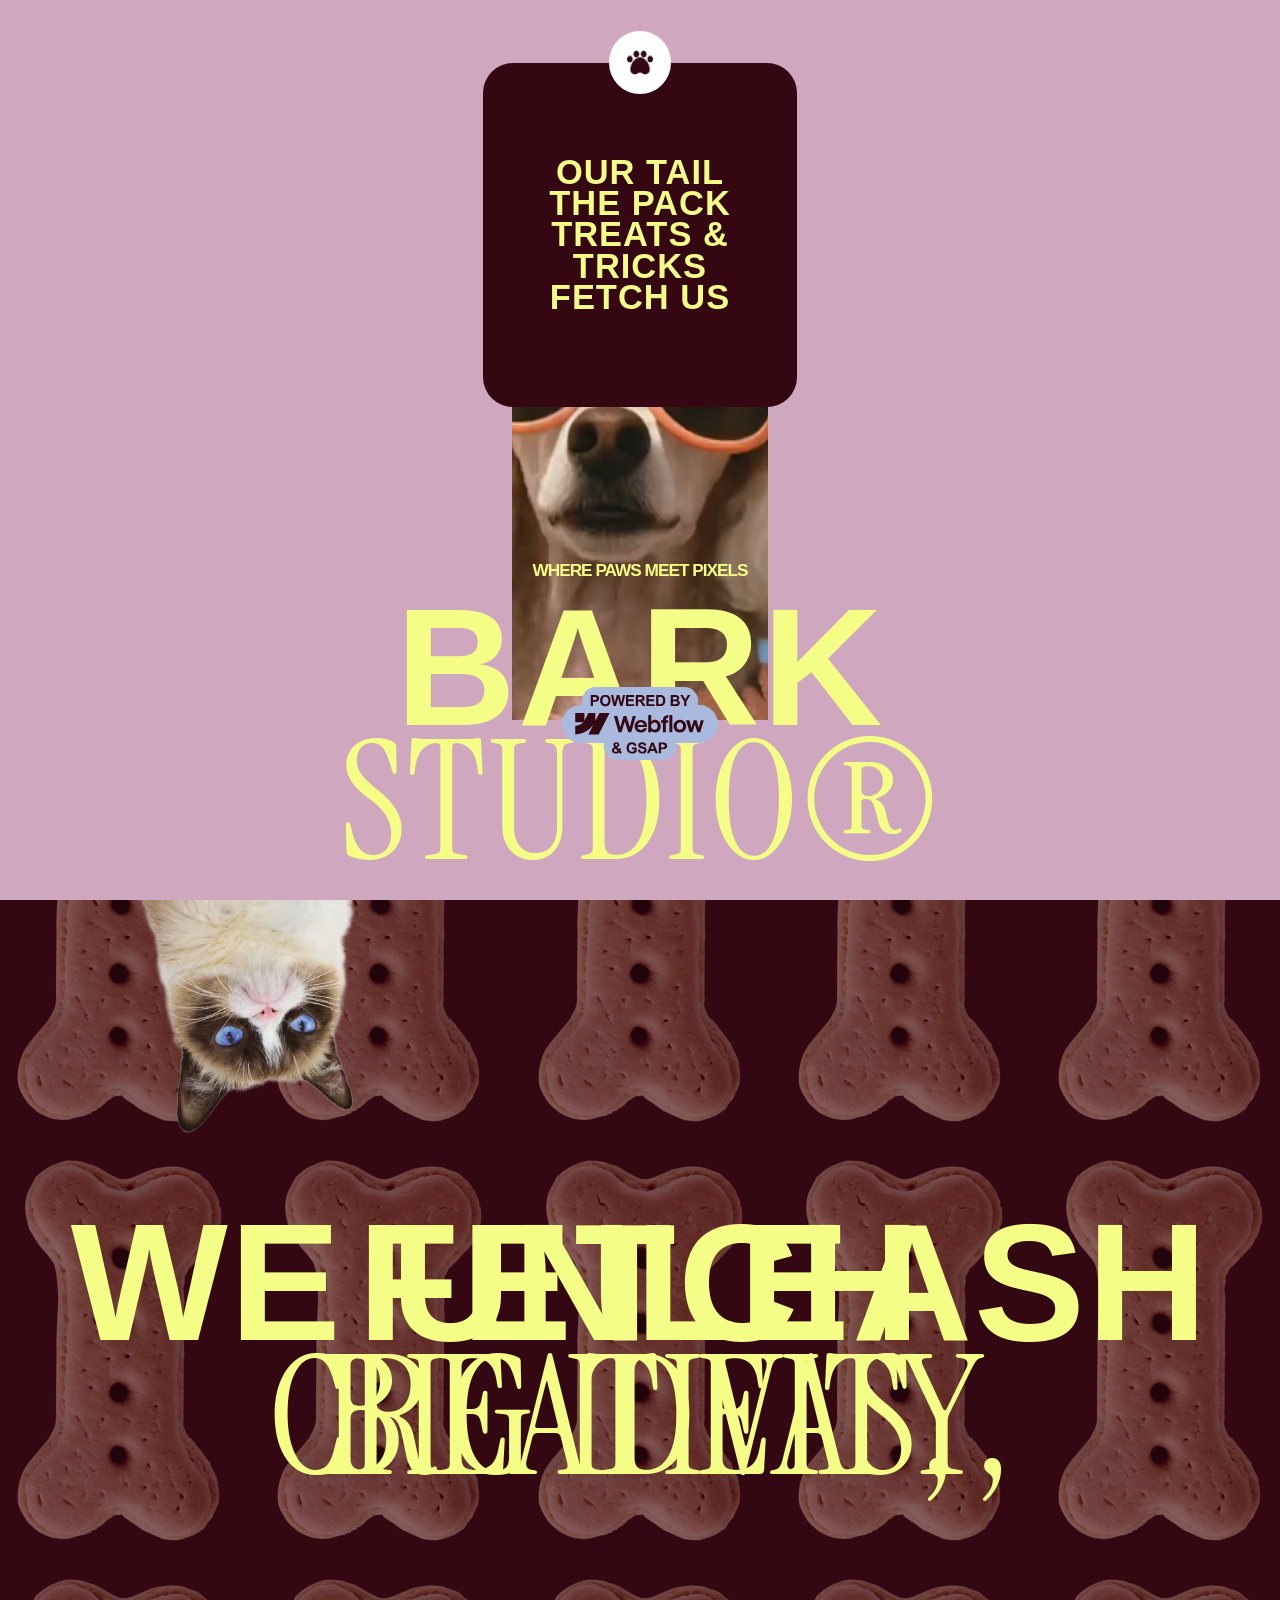
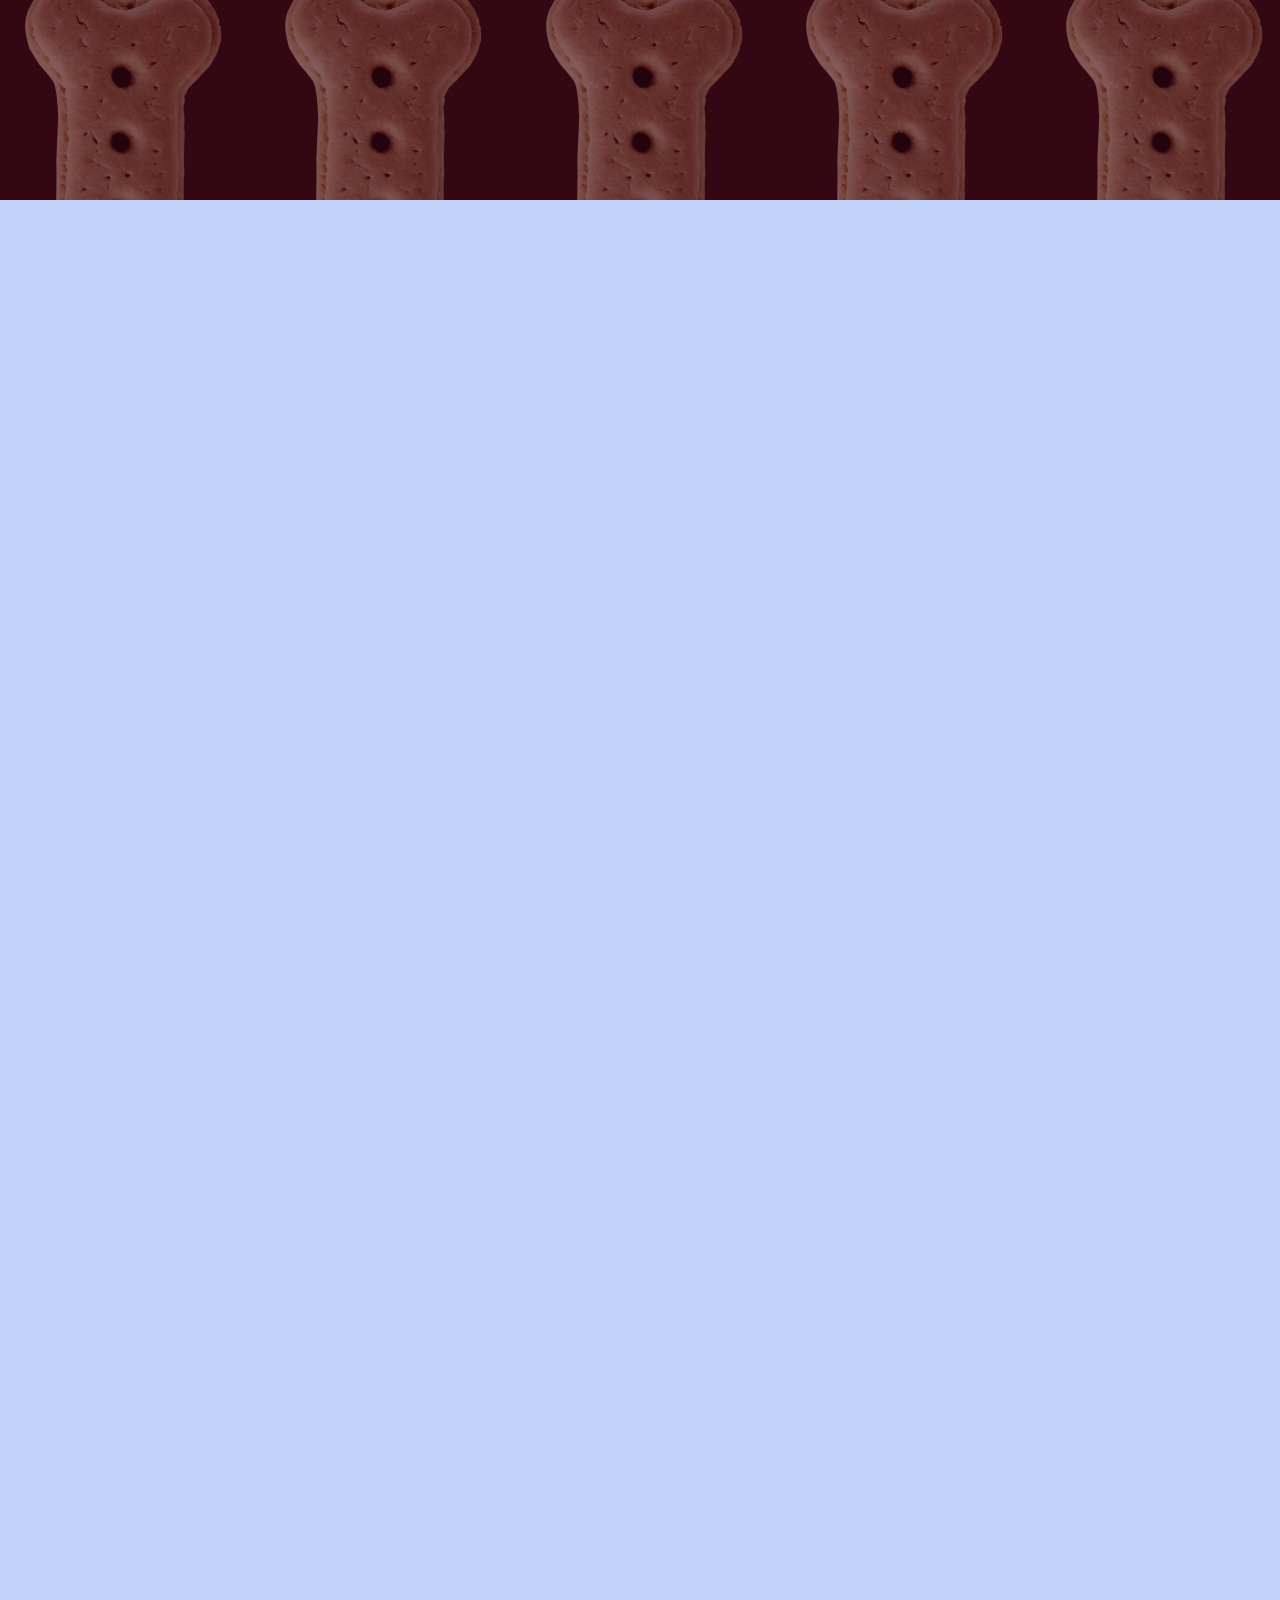
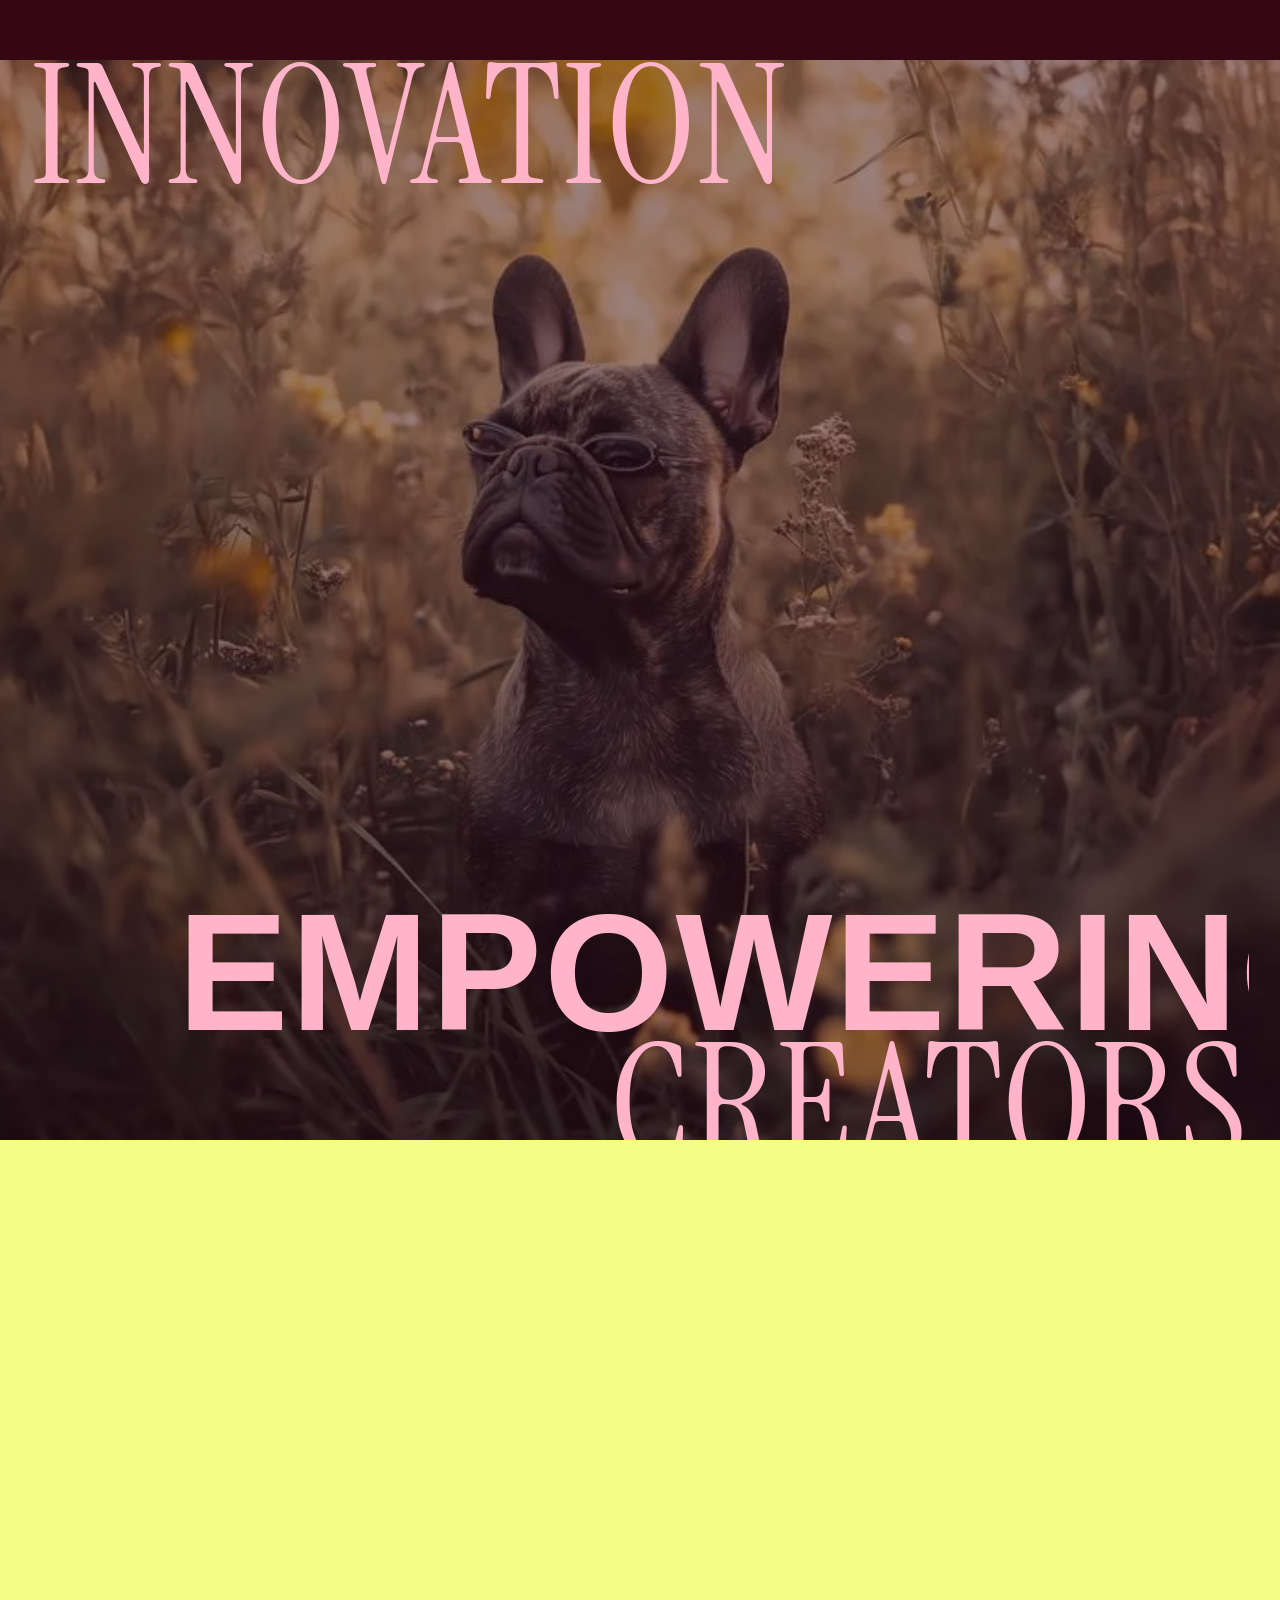
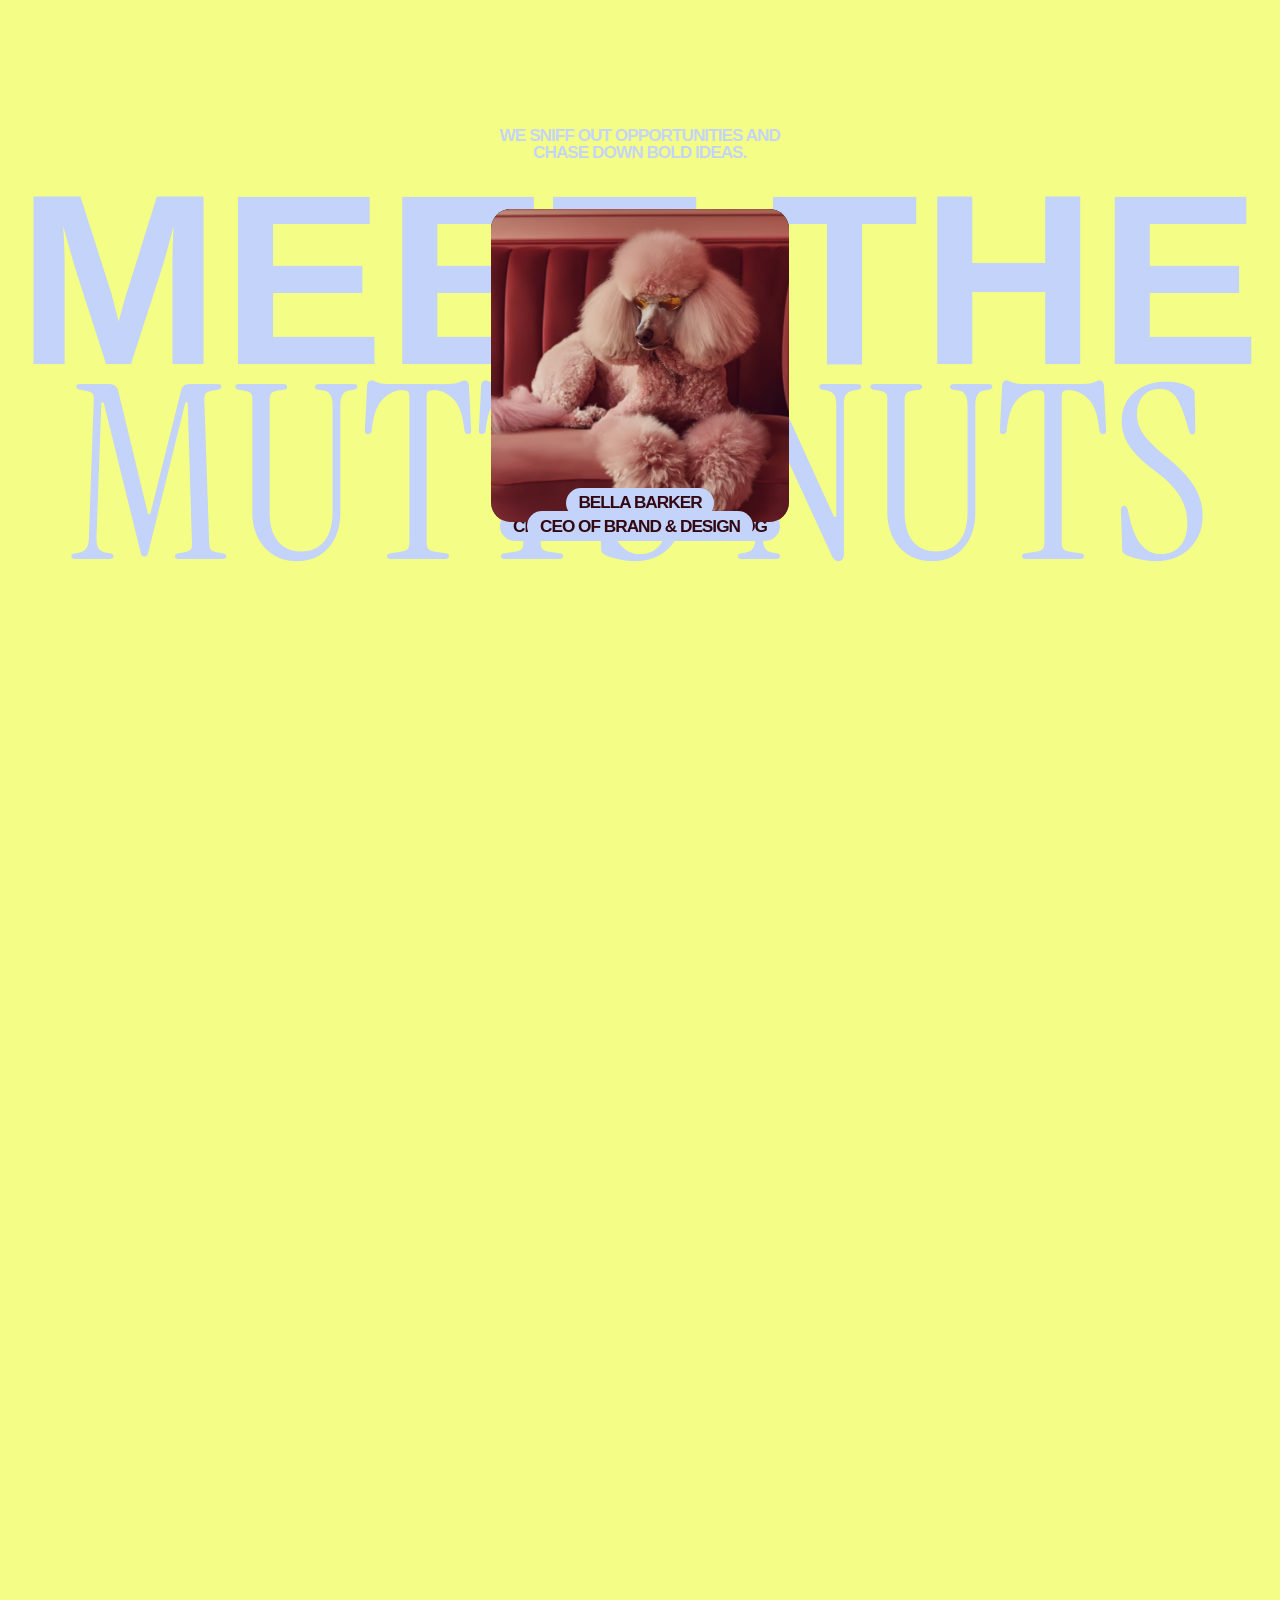
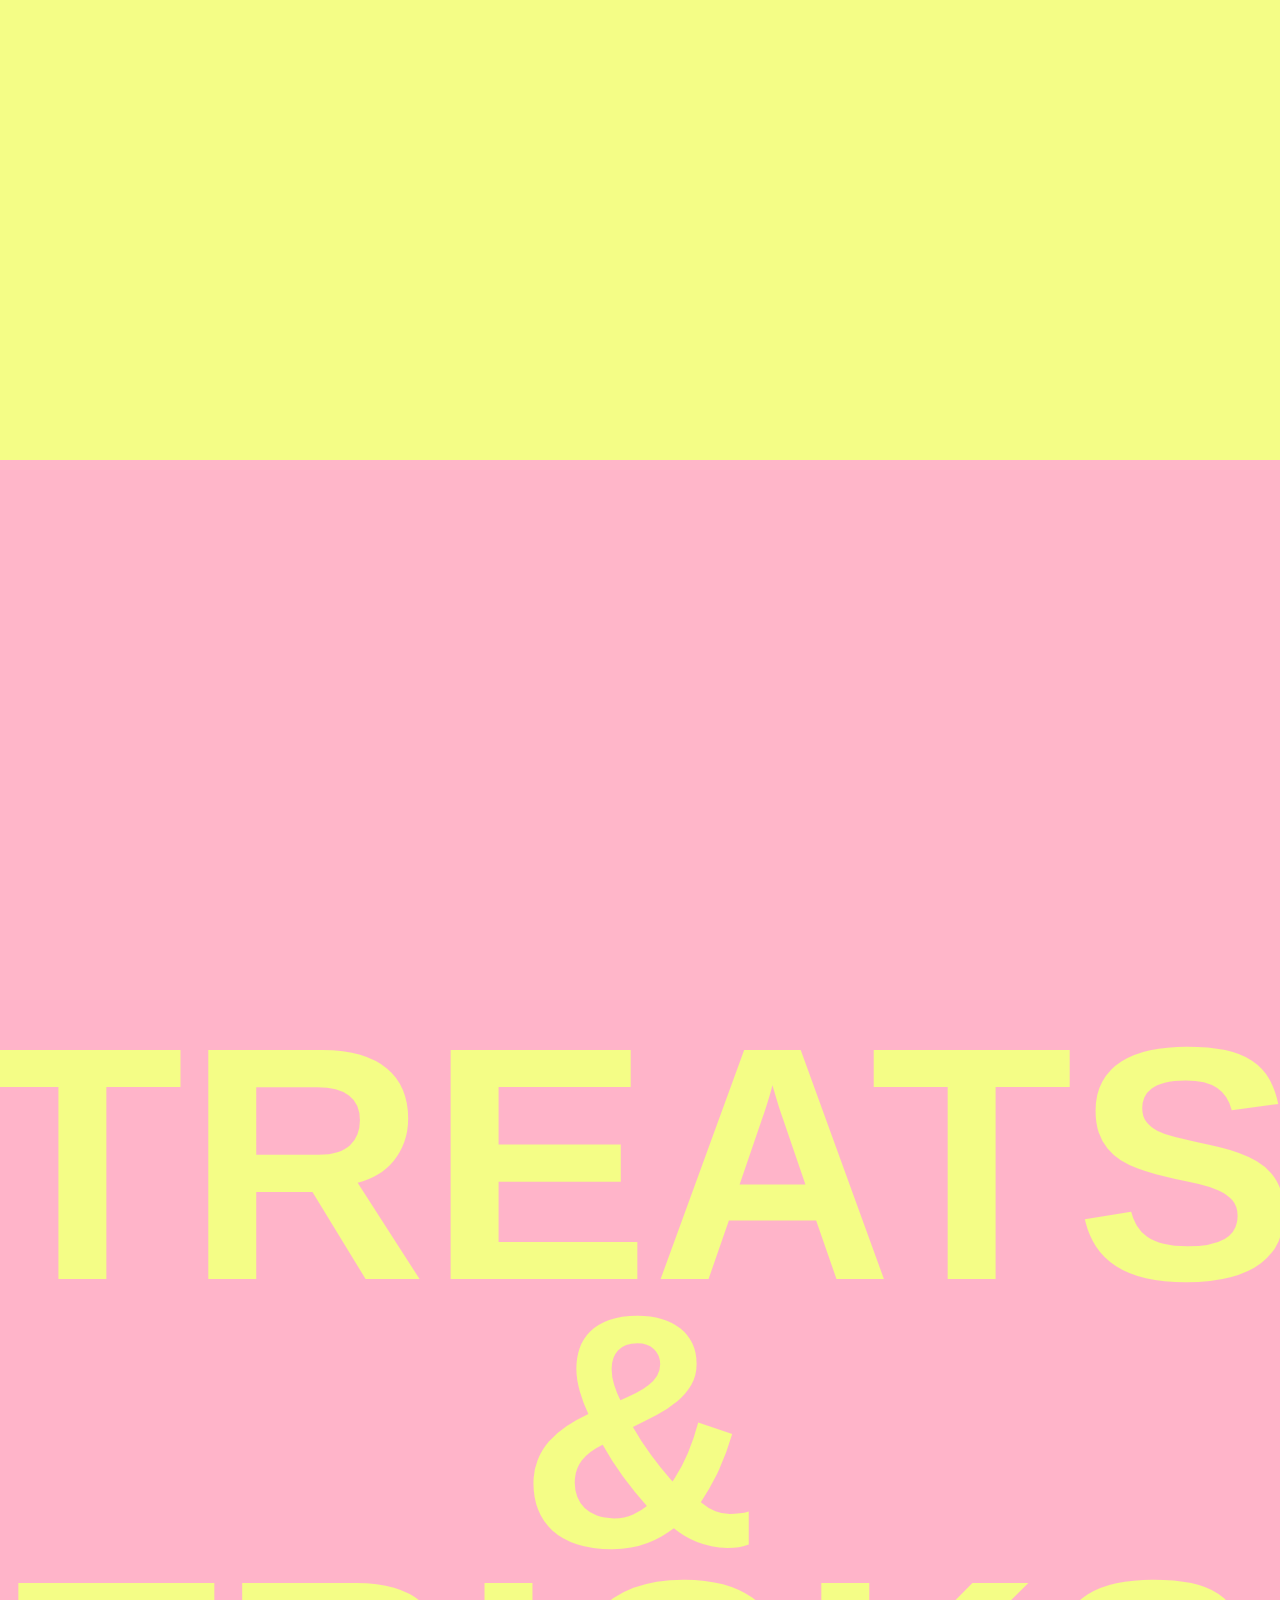
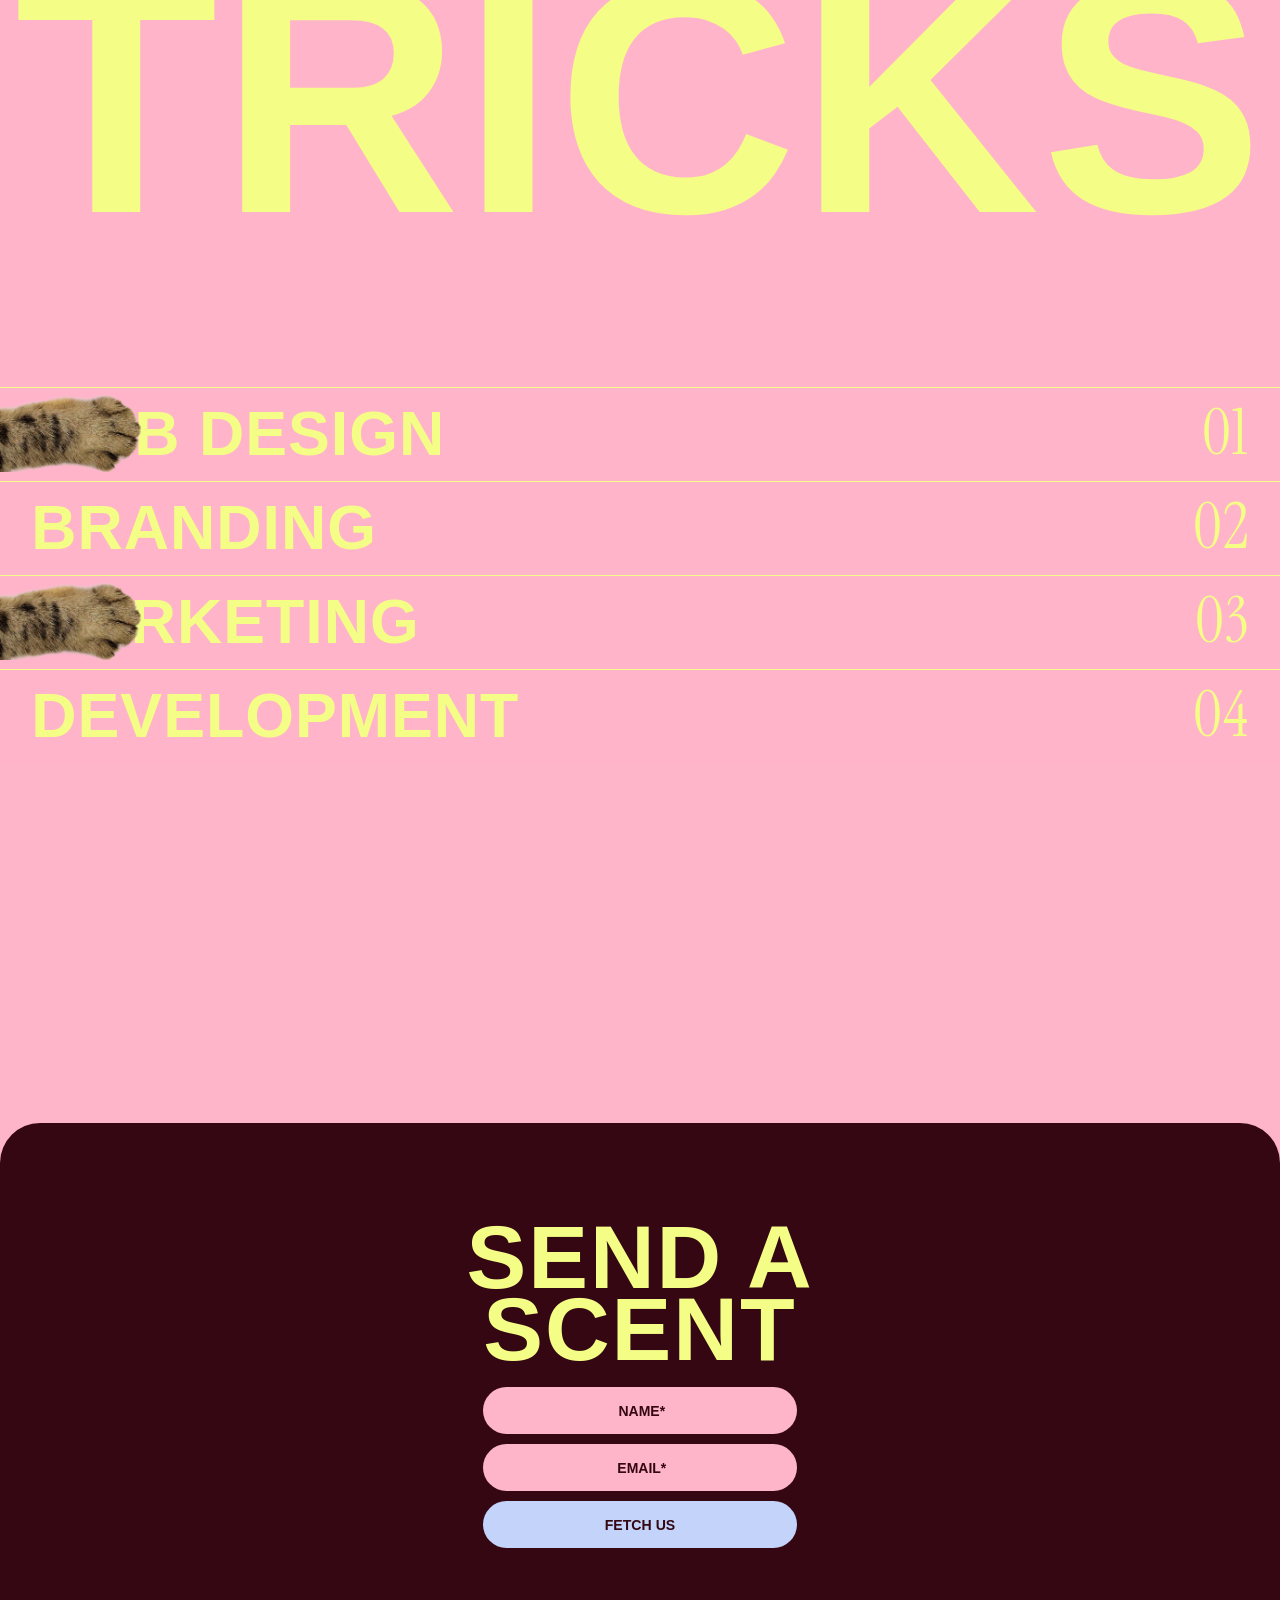
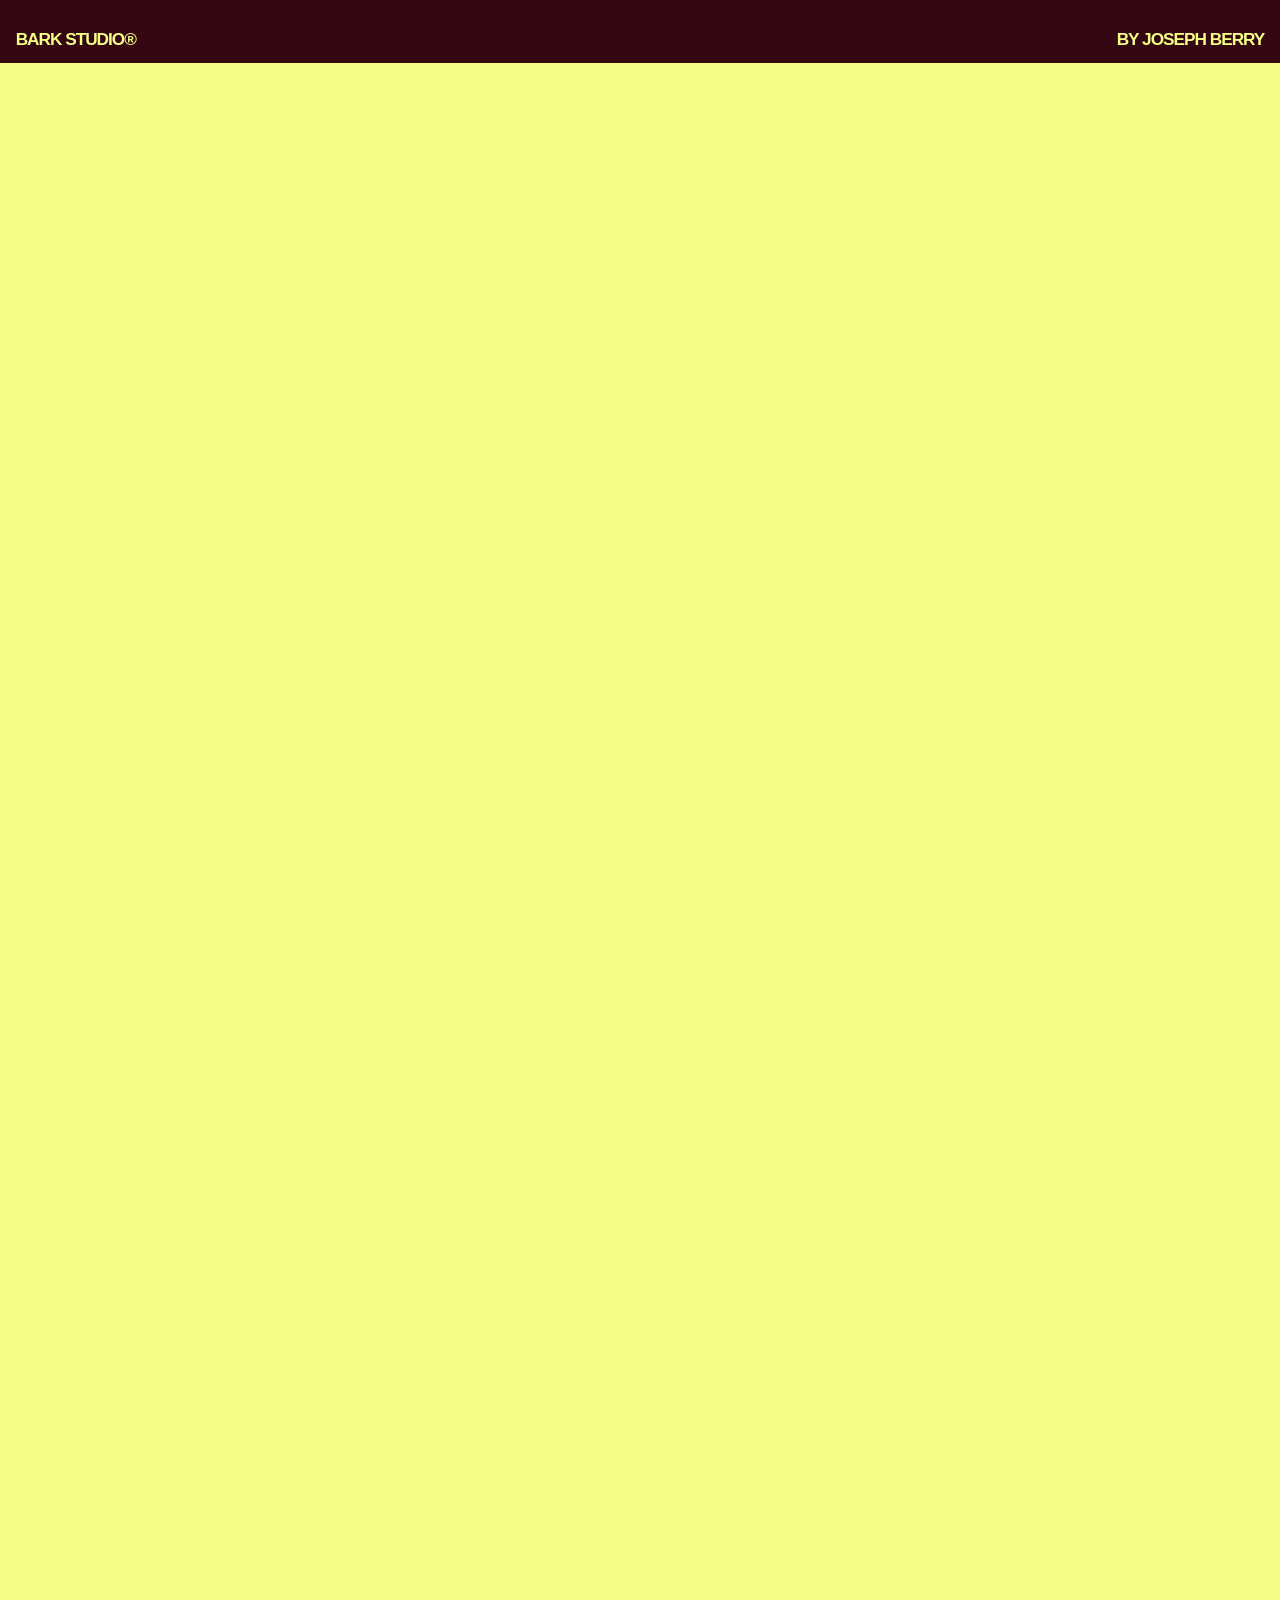
==== site/index.html @ cec3efc1 "feat: Add script to mirror website assets locally This commit introduces a Python script that downlo" ====
<!DOCTYPE html><!-- This site was created in Webflow. https://webflow.com --><!-- Last Published: Sat Oct 04 2025 20:43:55 GMT+0000 (Coordinated Universal Time) --><html data-wf-domain="vassiliss-stupendous-site.webflow.io" data-wf-page="68df09bc4c486f2c995bc2a8" data-wf-site="68df09bc4c486f2c995bc263" lang="en-US"><head><meta charset="utf-8"/><title>Bark Studio®</title><meta content="Where Paws Meet Pixels - We’re a creative agency run entirely by dogs. Sit. Stay. Convert." name="description"/><meta content="width=device-width, initial-scale=1" name="viewport"/><meta content="Webflow" name="generator"/><link href="assets/css/vassiliss-stupendous-site.webflow.shared.3f7e27920.min.css" rel="stylesheet" type="text/css"/><link href="assets/css/vassiliss-stupendous-site.webflow.68df09bc4c486f2c995bc2a8-b78b26be2.min.css" rel="stylesheet" type="text/css"/><link href="https://fonts.googleapis.com" rel="preconnect"/><link href="https://fonts.gstatic.com" rel="preconnect" crossorigin="anonymous"/><script src="assets/js/webfont.js" type="text/javascript"></script><script type="text/javascript">WebFont.load({  google: {    families: ["Instrument Serif:regular"]  }});</script><script type="text/javascript">!function(o,c){var n=c.documentElement,t=" w-mod-";n.className+=t+"js",("ontouchstart"in o||o.DocumentTouch&&c instanceof DocumentTouch)&&(n.className+=t+"touch")}(window,document);</script><link href="assets/img/68df09bc4c486f2c995bc2ba_Icon-Sm.jpg" rel="shortcut icon" type="image/x-icon"/><link href="assets/img/68df09bc4c486f2c995bc2bb_Icon-Lg.jpg" rel="apple-touch-icon"/><style>
html.lenis {
  height: auto;
}
.lenis.lenis-smooth {
  scroll-behavior: auto;
}
.lenis.lenis-smooth [data-lenis-prevent] {
  overscroll-behavior: contain;
}
.lenis.lenis-stopped {
  overflow: hidden;
}
</style></head><body><div class="styles w-embed"><style>
  html { font-size: 1.125rem; }
  @media screen and (max-width:1920px) { html { font-size: calc(0.625rem + 0.41666666666666674vw); } }
  @media screen and (max-width:1440px) { html { font-size: calc(0.8126951092611863rem + 0.20811654526534862vw); } }
  @media screen and (max-width:479px) { html { font-size: calc(0.7494769874476988rem + 0.8368200836820083vw); } }
  
body {
	-webkit-font-smoothing: antialiased;
	-moz-osx-font-smoothing: grayscale;
}

@media only screen and (min-width: 1920px){
}

@media only screen and (max-width: 480px){
}
</style></div><div class="wrapper"><div class="menu-parent"><div class="menu-btn"><img src="assets/img/68df09bc4c486f2c995bc2cf_Paw.png" loading="lazy" width="57" alt="" class="paw-icon"/></div><div class="menu-drop-down"><a href="#our-tail" class="nav-link-parent w-inline-block"><div class="link-text">Our Tail</div></a><a href="#the-pack" class="nav-link-parent w-inline-block"><div class="link-text">The Pack</div></a><a href="#treats-and-tricks" class="nav-link-parent w-inline-block"><div class="link-text">Treats &amp; Tricks</div></a><a href="#fetch-us" class="nav-link-parent w-inline-block"><div class="link-text">Fetch Us</div></a></div></div><div class="hero-parent"><div class="hero-title-parent"><div ani="intro-one" class="sub-title">Where Paws Meet Pixels</div><h1 ani="intro-two" class="intro-title hero">Bark<br/><span class="serif">Studio®</span></h1><img src="assets/img/68df09bc4c486f2c995bc2bc_Tag (1).svg" loading="lazy" alt="" class="tag-intro"/></div><div class="intro-img-parent-home"><div class="video-bg w-embed"><video poster="assets/img/68b34d5d13e3300e2223b9bf_Hero-Video-Dogs.avif" class="lazy lazyload" playsinline autoplay muted loop style="width: 100%; height: 100%; object-fit: cover">
	<source data-src="assets/video/Hero-Video-Dogs.mp4" type="video/mp4" class="thevideo">
</video></div></div></div><section id="our-tail" data-w-id="bdd56187-6678-61eb-0432-4a096185ec12" class="section-sticky"><div class="sticky-parent"><img src="assets/img/68df09bc4c486f2c995bc2cb_Gump-Cat.avif" loading="eager" alt="" class="grump-cat-one"/><div class="whipe-section-top"><div class="bg-whipe"></div><div class="bg-whipe"></div><div class="bg-whipe"></div><div class="bg-whipe"></div><div class="bg-whipe"></div></div><div class="dog-parent"><div class="bone-parent"><div class="bone-child one"><img src="assets/img/68df09bc4c486f2c995bc2b3_bone.avif" loading="eager" width="209" alt="" class="bone-img"/><img src="assets/img/68df09bc4c486f2c995bc2b3_bone.avif" loading="lazy" width="209" alt="" class="bone-img"/><img src="assets/img/68df09bc4c486f2c995bc2b3_bone.avif" loading="lazy" width="209" alt="" class="bone-img"/><img src="assets/img/68df09bc4c486f2c995bc2b3_bone.avif" loading="lazy" width="209" alt="" class="bone-img"/><img src="assets/img/68df09bc4c486f2c995bc2b3_bone.avif" loading="lazy" width="209" alt="" class="bone-img"/><img src="assets/img/68df09bc4c486f2c995bc2b3_bone.avif" loading="lazy" width="209" alt="" class="bone-img"/><img src="assets/img/68df09bc4c486f2c995bc2b3_bone.avif" loading="lazy" width="209" alt="" class="bone-img"/></div><div class="bone-child two"><img src="assets/img/68df09bc4c486f2c995bc2b3_bone.avif" loading="lazy" width="209" alt="" class="bone-img"/><img src="assets/img/68df09bc4c486f2c995bc2b3_bone.avif" loading="lazy" width="209" alt="" class="bone-img"/><img src="assets/img/68df09bc4c486f2c995bc2b3_bone.avif" loading="lazy" width="209" alt="" class="bone-img"/><img src="assets/img/68df09bc4c486f2c995bc2b3_bone.avif" loading="lazy" width="209" alt="" class="bone-img"/><img src="assets/img/68df09bc4c486f2c995bc2b3_bone.avif" loading="lazy" width="209" alt="" class="bone-img"/><img src="assets/img/68df09bc4c486f2c995bc2b3_bone.avif" loading="lazy" width="209" alt="" class="bone-img"/><img src="assets/img/68df09bc4c486f2c995bc2b3_bone.avif" loading="lazy" width="209" alt="" class="bone-img"/></div><div class="bone-child three"><img src="assets/img/68df09bc4c486f2c995bc2b3_bone.avif" loading="lazy" width="209" alt="" class="bone-img"/><img src="assets/img/68df09bc4c486f2c995bc2b3_bone.avif" loading="lazy" width="209" alt="" class="bone-img"/><img src="assets/img/68df09bc4c486f2c995bc2b3_bone.avif" loading="lazy" width="209" alt="" class="bone-img"/><img src="assets/img/68df09bc4c486f2c995bc2b3_bone.avif" loading="lazy" width="209" alt="" class="bone-img"/><img src="assets/img/68df09bc4c486f2c995bc2b3_bone.avif" loading="lazy" width="209" alt="" class="bone-img"/><img src="assets/img/68df09bc4c486f2c995bc2b3_bone.avif" loading="lazy" width="209" alt="" class="bone-img"/><img src="assets/img/68df09bc4c486f2c995bc2b3_bone.avif" loading="lazy" width="209" alt="" class="bone-img"/></div></div></div><div class="intro-text-one"><h2 class="intro-title">We unleash<br/><span class="serif">creativity,</span></h2></div><div class="intro-text-two"><h2 class="intro-title">fetch<br/><span class="serif">Big Ideas,</span></h2></div><div data-is-ix2-target="1" class="lottie-rope-in" data-w-id="d8ca7ff0-757f-8636-aaa0-2e4371625112" data-animation-type="lottie" data-src="assets/json/68df09bc4c486f2c995bc2b2_Lead.json" data-loop="0" data-direction="1" data-autoplay="0" data-renderer="svg" data-default-duration="0" data-duration="2"></div><div data-is-ix2-target="1" class="lottie-rope-out" data-w-id="71d7383f-ba3b-467f-9ba4-a4c854fa6f37" data-animation-type="lottie" data-src="assets/json/68df09bc4c486f2c995bc2b4_Lead-Out.json" data-loop="0" data-direction="-1" data-autoplay="0" data-renderer="svg" data-default-duration="0" data-duration="2"></div></div></section><section class="scroll-section"><div class="whipe-section-top-s"><div class="bg-whipe-purple"></div><div class="bg-whipe-purple"></div><div class="bg-whipe-purple"></div><div class="bg-whipe-purple"></div><div class="bg-whipe-purple"></div></div><div class="scroll-inner"><div ani="scroll-text" class="text-parent-top"><div class="text-wrap text-pink"><div ani="scroll-one" class="intro-title text-effect">And</div><div ani="scroll-one" class="intro-title serif text-effect margin-left-one">wag</div><div anim="spin" ani="scale" class="circle-pop"><img src="assets/img/68df09bc4c486f2c995bc2b6_Bone.avif" loading="lazy" alt="" class="img-cover"/></div><div ani="scroll-one" class="intro-title text-effect">The</div></div><div class="text-wrap text-pink"><div ani="scroll-one" class="intro-title text-effect margin-left-two">TAIL</div><div class="circle-pop"></div><div ani="scroll-one" class="intro-title text-effect">OF</div></div><div class="text-wrap text-pink"><div ani="scroll-one" class="intro-title text-effect serif">INNOVATION</div></div></div><div ani="scroll-text-two" class="text-parent-btm"><div class="text-wrap text-pink"><div ani="scroll-two" class="intro-title text-effect margin-left-three">empowering</div><div anim="spin" class="circle-pop-two"><img src="assets/img/68df09bc4c486f2c995bc2c6_Ball.avif" loading="lazy" alt="" class="img-cover"/></div></div><div class="text-wrap text-pink right"><div ani="scroll-two" class="intro-title text-effect serif">creators</div></div><div class="text-wrap text-pink"><div ani="scroll-two" class="intro-title text-effect">TO</div><div anim="spin" class="circle-pop-two"><img src="assets/img/68df09bc4c486f2c995bc2b5_Bowl.avif" loading="lazy" alt="" class="img-cover"/></div><div ani="scroll-two" class="intro-title text-effect margin-left-t">PLAY</div></div><div class="text-wrap text-pink flex-btm"><div ani="scroll-two" class="intro-title text-effect serif">smarter</div><p class="text-wrap-bold">leap higher, and leave ruff builds in the doghouse.</p></div></div><div ani="img-scale" class="img-parent"><div class="img-scroll"><img src="assets/img/68df09bc4c486f2c995bc2d4_Scroll (1).avif" loading="lazy" sizes="100vw" srcset="assets/img/68df09bc4c486f2c995bc2d4_Scroll (1).avif 500w, assets/img/68df09bc4c486f2c995bc2d4_Scroll (1).avif 800w, assets/img/68df09bc4c486f2c995bc2d4_Scroll (1).avif 1728w" alt="" class="img-cover fade"/></div></div></div><div ani="whipe-yellow" class="whipe-section-btm"><div class="whipe-bar-yellow"></div><div class="whipe-bar-yellow"></div><div class="whipe-bar-yellow"></div><div class="whipe-bar-yellow"></div><div class="whipe-bar-yellow"></div></div></section><section id="the-pack" class="section-sticky-yellow"><div class="sticky-parent auto-tablet"><div class="intro-text-three text-blue"><div ani="scroll-title" class="sub-title">We sniff out opportunities and <br/>chase down bold ideas.</div><h2 ani="scroll-title-two" class="intro-title large">Meet the<br/><span class="serif">mutts nuts</span></h2></div><div class="profile-card one"><div class="dog-ball"><img src="assets/img/68df09bc4c486f2c995bc2b6_Bone.avif" loading="lazy" alt=""/></div><div class="profile-img"><img src="assets/img/68df09bc4c486f2c995bc2ce_Fluffies.avif" loading="lazy" alt="" class="img-cover"/></div><div class="name-tag"><div class="tag top"><div class="div-hide"><div class="sub-title text-effect"><strong>The Fluffies</strong></div></div></div><div class="tag btm"><div class="div-hide"><div class="sub-title text-effect"><strong>Lead Strategists</strong></div></div></div></div></div><div class="profile-card two"><div class="dog-ball"><img src="assets/img/68df09bc4c486f2c995bc2c6_Ball.avif" loading="lazy" alt=""/></div><div class="profile-img"><img src="assets/img/68df09bc4c486f2c995bc2d2_Rex Woof.avif" loading="lazy" sizes="100vw" srcset="assets/img/68df09bc4c486f2c995bc2d2_Rex Woof.avif 500w, assets/img/68df09bc4c486f2c995bc2d2_Rex Woof.avif 788w" alt="" class="img-cover"/></div><div class="name-tag"><div class="tag top"><div class="div-hide"><div class="sub-title text-effect"><strong>Rex Woof</strong></div></div></div><div class="tag btm"><div class="div-hide"><div class="sub-title text-effect"><strong>Creative Director &amp; Top Dog</strong></div></div></div></div></div><div class="profile-card three"><div class="dog-ball"><img src="assets/img/68df09bc4c486f2c995bc2b5_Bowl.avif" loading="lazy" alt=""/></div><div class="profile-img"><img src="assets/img/68df09bc4c486f2c995bc2c8_Bella.avif" loading="lazy" alt="" class="img-cover"/></div><div class="name-tag"><div class="tag top"><div class="div-hide"><div class="sub-title text-effect">Bella Barker</div></div></div><div class="tag btm"><div class="div-hide"><div class="sub-title text-effect"><strong>CEO of Brand &amp; Design</strong></div></div></div></div></div></div><div ani="whipe-pink-btm" class="whipe-section-btm"><div class="whipe-bar-pink"></div><div class="whipe-bar-pink"></div><div class="whipe-bar-pink"></div><div class="whipe-bar-pink"></div><div class="whipe-bar-pink"></div></div></section><section id="treats-and-tricks" class="scroll-section-half"><h2 ani="flash" class="intro-title medium">Treats &amp; <span>Tricks</span></h2><div class="services-list-parent"><div class="services-list-child-left"><img src="assets/img/68df09bc4c486f2c995bc2bd_Paw (2).avif" loading="lazy" alt="" class="paw-left"/><h3 class="text-left">Web Design</h3><div class="border-line-top"></div><h3 class="serif z-index">01</h3></div><div class="services-list-child-right"><h3 class="text-left">Branding</h3><div class="border-line-top"></div><h3 class="text-right serif">02</h3><img src="assets/img/68df09bc4c486f2c995bc2c4_Paw (3).png" loading="lazy" sizes="100vw" srcset="assets/img/68df09bc4c486f2c995bc2c4_Paw%20(3)-p-500.png 500w, assets/img/68df09bc4c486f2c995bc2c4_Paw (3).png 608w" alt="" class="paw-right"/></div><div class="services-list-child-left"><h3 class="text-left">Marketing</h3><div class="border-line-top"></div><h3 class="serif">03</h3><img src="assets/img/68df09bc4c486f2c995bc2bd_Paw (2).avif" loading="lazy" alt="" class="paw-left"/></div><div class="services-list-child-right"><h3 class="text-left">Development</h3><div class="border-line-top"></div><h3 class="text-right serif">04</h3><img src="assets/img/68df09bc4c486f2c995bc2c4_Paw (3).png" loading="lazy" sizes="100vw" srcset="assets/img/68df09bc4c486f2c995bc2c4_Paw%20(3)-p-500.png 500w, assets/img/68df09bc4c486f2c995bc2c4_Paw (3).png 608w" alt="" class="paw-right"/></div></div></section><section class="section-sticky-image"><div class="img-parent sticky"><div id="fetch-us" class="scroll-marker"></div><div class="whipe-section-top-z"><div class="bg-whipe-pink"></div><div class="bg-whipe-pink"></div><div class="bg-whipe-pink"></div><div class="bg-whipe-pink"></div><div class="bg-whipe-pink"></div></div><div class="scroll-img-parent"><div class="img-scroll"><img src="assets/img/68df09bc4c486f2c995bc2cd_Image-001.avif" loading="lazy" sizes="100vw" srcset="assets/img/68df09bc4c486f2c995bc2cd_Image-001.avif 500w, assets/img/68df09bc4c486f2c995bc2cd_Image-001.avif 800w, assets/img/68df09bc4c486f2c995bc2cd_Image-001.avif 1080w, assets/img/68df09bc4c486f2c995bc2cd_Image-001.avif 1920w" alt="" class="img-cover"/></div></div><div class="intro-img-parent"><img src="assets/img/68df09bc4c486f2c995bc2ea_Image-001.avif" loading="lazy" sizes="100vw" srcset="assets/img/68df09bc4c486f2c995bc2ea_Image-001.avif 500w, assets/img/68df09bc4c486f2c995bc2ea_Image-001.avif 800w, assets/img/68df09bc4c486f2c995bc2ea_Image-001.avif 1920w" alt="" class="img-cover size"/></div><div class="intro-img-parent"><img src="assets/img/68df09bc4c486f2c995bc2da_Image-005.avif" loading="lazy" sizes="100vw" srcset="assets/img/68df09bc4c486f2c995bc2da_Image-005.avif 500w, assets/img/68df09bc4c486f2c995bc2da_Image-005.avif 800w, assets/img/68df09bc4c486f2c995bc2da_Image-005.avif 1080w, assets/img/68df09bc4c486f2c995bc2da_Image-005.avif 1920w" alt="" class="img-cover size"/></div><div class="intro-img-parent"><img src="assets/img/68df09bc4c486f2c995bc2d7_Image-002.avif" loading="lazy" sizes="100vw" srcset="assets/img/68df09bc4c486f2c995bc2d7_Image-002.avif 500w, assets/img/68df09bc4c486f2c995bc2d7_Image-002.avif 800w, assets/img/68df09bc4c486f2c995bc2d7_Image-002.avif 1920w" alt="" class="img-cover size"/></div><div class="intro-img-parent"><div class="cta-parent"><h2 ani="footer-text" class="intro-title small">Send a<br/>Scent</h2><div class="form-block w-form"><form id="email-form" name="email-form" data-name="Email Form" method="get" data-wf-page-id="68df09bc4c486f2c995bc2a8" data-wf-element-id="26ff6c36-72d9-42e3-77f9-1ca4172da4b3"><input class="text-field w-input" maxlength="256" name="name" data-name="Name" placeholder="NAME*" type="text" id="name"/><input class="text-field w-input" maxlength="256" name="email" data-name="Email" placeholder="EMAIL*" type="email" id="email" required=""/><input type="submit" data-wait="Please wait..." class="submit w-button" value="Fetch Us"/></form><div class="success-message w-form-done"><div>Thank you! Your bone <br/>has been received!</div></div><div class="error-message w-form-fail"><div>You barked up the wrong tree</div></div></div><div class="bar-footer"><div ani="scroll-title" class="sub-title">Bark Studio®</div><div ani="scroll-title" class="sub-title"><a href="https://www.josephberry.co.uk/" target="_blank" class="text-yellow">By Joseph Berry</a></div></div></div><img src="assets/img/68df09bc4c486f2c995bc2d9_Image-003.avif" loading="lazy" sizes="100vw" srcset="assets/img/68df09bc4c486f2c995bc2d9_Image-003.avif 500w, assets/img/68df09bc4c486f2c995bc2d9_Image-003.avif 800w, assets/img/68df09bc4c486f2c995bc2d9_Image-003.avif 1080w, assets/img/68df09bc4c486f2c995bc2d9_Image-003.avif 1920w" alt="" class="img-cover size"/></div></div></section></div><script src="assets/js/jquery-3.5.1.min.dc5e7f18c8.js" type="text/javascript" integrity="sha256-9/aliU8dGd2tb6OSsuzixeV4y/faTqgFtohetphbbj0=" crossorigin="anonymous"></script><script src="assets/js/webflow.a38deb70.23825f05a1d6b888.js" type="text/javascript"></script><script src="assets/js/gsap.min.js" type="text/javascript"></script><script src="assets/js/ScrollTrigger.min.js" type="text/javascript"></script><script src="assets/js/SplitText.min.js" type="text/javascript"></script><script src="assets/js/lenis.min.js"></script> 

<script>
"use strict"; // fix lenis in safari


if (Webflow.env("editor") === undefined) {
  const lenis = new Lenis({
    lerp: 0,
    wheelMultiplier: 0.8,
    infinite: false,
    gestureOrientation: "vertical",
    normalizeWheel: false,
    smoothTouch: false
  });
  console.log(lenis)

  function raf(time) {
    lenis.raf(time);
    requestAnimationFrame(raf);
  }
  requestAnimationFrame(raf);
  
  // This should run AFTER Lenis is initialized
  // Use `setTimeout` to ensure it runs after everything else
  /* added a tiny delay ensures the scroll command executes after the browser has processed the initial page rendering, which is exactly when Chrome/Edge need the command to be issued.*/
  setTimeout(() => {
    lenis.scrollTo(0, { immediate: true });
  }, 1);
  
  // Also use this for when returning to the page
  window.addEventListener('pageshow', (event) => {
    if (event.persisted) {
      // Page is loaded from cache (back/forward navigation)
      lenis.scrollTo(0, { immediate: true });
    }
  });

  $("[data-lenis-start]").on("click", function () {
    lenis.start();
  });
  $("[data-lenis-stop]").on("click", function () {
    lenis.stop();
  });
  $("[data-lenis-toggle]").on("click", function () {
    $(this).toggleClass("stop-scroll");
    if ($(this).hasClass("stop-scroll")) {
      lenis.stop();
    } else {
      lenis.start();
    }
  });

  function connectToScrollTrigger() {
    lenis.on("scroll", ScrollTrigger.update);
    gsap.ticker.add((time) => {
      lenis.raf(time * 1000);
    });
  }
  // Uncomment this if using GSAP ScrollTrigger
  // connectToScrollTrigger();
}
</script>

<script>
document.addEventListener("DOMContentLoaded", function() {
  let lazyVideos = [].slice.call(document.querySelectorAll("video.lazy"));

  if ("IntersectionObserver" in window) {
    let lazyVideoObserver = new IntersectionObserver(function(entries, observer) {
      entries.forEach(function(video) {
        if (video.isIntersecting) {
          for (let source in video.target.children) {
            let videoSource = video.target.children[source];
            if (typeof videoSource.tagName === "string" && videoSource.tagName === "SOURCE") {
              videoSource.src = videoSource.dataset.src;
            }
          }

          video.target.load();
          video.target.classList.remove("lazy");
          lazyVideoObserver.unobserve(video.target);
        }
      });
    });

    lazyVideos.forEach(function(lazyVideo) {
      lazyVideoObserver.observe(lazyVideo);
    });
  }
});
</script></body></html>
---- site/assets/css/vassiliss-stupendous-site.webflow.shared.3f7e27920.min.css ----
html{-webkit-text-size-adjust:100%;-ms-text-size-adjust:100%;font-family:sans-serif}body{margin:0}article,aside,details,figcaption,figure,footer,header,hgroup,main,menu,nav,section,summary{display:block}audio,canvas,progress,video{vertical-align:baseline;display:inline-block}audio:not([controls]){height:0;display:none}[hidden],template{display:none}a{background-color:#0000}a:active,a:hover{outline:0}abbr[title]{border-bottom:1px dotted}b,strong{font-weight:700}dfn{font-style:italic}h1{margin:.67em 0;font-size:2em}mark{color:#000;background:#ff0}small{font-size:80%}sub,sup{vertical-align:baseline;font-size:75%;line-height:0;position:relative}sup{top:-.5em}sub{bottom:-.25em}img{border:0}svg:not(:root){overflow:hidden}hr{box-sizing:content-box;height:0}pre{overflow:auto}code,kbd,pre,samp{font-family:monospace;font-size:1em}button,input,optgroup,select,textarea{color:inherit;font:inherit;margin:0}button{overflow:visible}button,select{text-transform:none}button,html input[type=button],input[type=reset]{-webkit-appearance:button;cursor:pointer}button[disabled],html input[disabled]{cursor:default}button::-moz-focus-inner,input::-moz-focus-inner{border:0;padding:0}input{line-height:normal}input[type=checkbox],input[type=radio]{box-sizing:border-box;padding:0}input[type=number]::-webkit-inner-spin-button,input[type=number]::-webkit-outer-spin-button{height:auto}input[type=search]{-webkit-appearance:none}input[type=search]::-webkit-search-cancel-button,input[type=search]::-webkit-search-decoration{-webkit-appearance:none}legend{border:0;padding:0}textarea{overflow:auto}optgroup{font-weight:700}table{border-collapse:collapse;border-spacing:0}td,th{padding:0}@font-face{font-family:webflow-icons;src:url([data-uri])format("truetype");font-weight:400;font-style:normal}[class^=w-icon-],[class*=\ w-icon-]{speak:none;font-variant:normal;text-transform:none;-webkit-font-smoothing:antialiased;-moz-osx-font-smoothing:grayscale;font-style:normal;font-weight:400;line-height:1;font-family:webflow-icons!important}.w-icon-slider-right:before{content:""}.w-icon-slider-left:before{content:""}.w-icon-nav-menu:before{content:""}.w-icon-arrow-down:before,.w-icon-dropdown-toggle:before{content:""}.w-icon-file-upload-remove:before{content:""}.w-icon-file-upload-icon:before{content:""}*{box-sizing:border-box}html{height:100%}body{color:#333;background-color:#fff;min-height:100%;margin:0;font-family:Arial,sans-serif;font-size:14px;line-height:20px}img{vertical-align:middle;max-width:100%;display:inline-block}html.w-mod-touch *{background-attachment:scroll!important}.w-block{display:block}.w-inline-block{max-width:100%;display:inline-block}.w-clearfix:before,.w-clearfix:after{content:" ";grid-area:1/1/2/2;display:table}.w-clearfix:after{clear:both}.w-hidden{display:none}.w-button{color:#fff;line-height:inherit;cursor:pointer;background-color:#3898ec;border:0;border-radius:0;padding:9px 15px;text-decoration:none;display:inline-block}input.w-button{-webkit-appearance:button}html[data-w-dynpage] [data-w-cloak]{color:#0000!important}.w-code-block{margin:unset}pre.w-code-block code{all:inherit}.w-optimization{display:contents}.w-webflow-badge,.w-webflow-badge>img{box-sizing:unset;width:unset;height:unset;max-height:unset;max-width:unset;min-height:unset;min-width:unset;margin:unset;padding:unset;float:unset;clear:unset;border:unset;border-radius:unset;background:unset;background-image:unset;background-position:unset;background-size:unset;background-repeat:unset;background-origin:unset;background-clip:unset;background-attachment:unset;background-color:unset;box-shadow:unset;transform:unset;direction:unset;font-family:unset;font-weight:unset;color:unset;font-size:unset;line-height:unset;font-style:unset;font-variant:unset;text-align:unset;letter-spacing:unset;-webkit-text-decoration:unset;text-decoration:unset;text-indent:unset;text-transform:unset;list-style-type:unset;text-shadow:unset;vertical-align:unset;cursor:unset;white-space:unset;word-break:unset;word-spacing:unset;word-wrap:unset;transition:unset}.w-webflow-badge{white-space:nowrap;cursor:pointer;box-shadow:0 0 0 1px #0000001a,0 1px 3px #0000001a;visibility:visible!important;opacity:1!important;z-index:2147483647!important;color:#aaadb0!important;overflow:unset!important;background-color:#fff!important;border-radius:3px!important;width:auto!important;height:auto!important;margin:0!important;padding:6px!important;font-size:12px!important;line-height:14px!important;text-decoration:none!important;display:inline-block!important;position:fixed!important;inset:auto 12px 12px auto!important;transform:none!important}.w-webflow-badge>img{position:unset;visibility:unset!important;opacity:1!important;vertical-align:middle!important;display:inline-block!important}h1,h2,h3,h4,h5,h6{margin-bottom:10px;font-weight:700}h1{margin-top:20px;font-size:38px;line-height:44px}h2{margin-top:20px;font-size:32px;line-height:36px}h3{margin-top:20px;font-size:24px;line-height:30px}h4{margin-top:10px;font-size:18px;line-height:24px}h5{margin-top:10px;font-size:14px;line-height:20px}h6{margin-top:10px;font-size:12px;line-height:18px}p{margin-top:0;margin-bottom:10px}blockquote{border-left:5px solid #e2e2e2;margin:0 0 10px;padding:10px 20px;font-size:18px;line-height:22px}figure{margin:0 0 10px}figcaption{text-align:center;margin-top:5px}ul,ol{margin-top:0;margin-bottom:10px;padding-left:40px}.w-list-unstyled{padding-left:0;list-style:none}.w-embed:before,.w-embed:after{content:" ";grid-area:1/1/2/2;display:table}.w-embed:after{clear:both}.w-video{width:100%;padding:0;position:relative}.w-video iframe,.w-video object,.w-video embed{border:none;width:100%;height:100%;position:absolute;top:0;left:0}fieldset{border:0;margin:0;padding:0}button,[type=button],[type=reset]{cursor:pointer;-webkit-appearance:button;border:0}.w-form{margin:0 0 15px}.w-form-done{text-align:center;background-color:#ddd;padding:20px;display:none}.w-form-fail{background-color:#ffdede;margin-top:10px;padding:10px;display:none}label{margin-bottom:5px;font-weight:700;display:block}.w-input,.w-select{color:#333;vertical-align:middle;background-color:#fff;border:1px solid #ccc;width:100%;height:38px;margin-bottom:10px;padding:8px 12px;font-size:14px;line-height:1.42857;display:block}.w-input::placeholder,.w-select::placeholder{color:#999}.w-input:focus,.w-select:focus{border-color:#3898ec;outline:0}.w-input[disabled],.w-select[disabled],.w-input[readonly],.w-select[readonly],fieldset[disabled] .w-input,fieldset[disabled] .w-select{cursor:not-allowed}.w-input[disabled]:not(.w-input-disabled),.w-select[disabled]:not(.w-input-disabled),.w-input[readonly],.w-select[readonly],fieldset[disabled]:not(.w-input-disabled) .w-input,fieldset[disabled]:not(.w-input-disabled) .w-select{background-color:#eee}textarea.w-input,textarea.w-select{height:auto}.w-select{background-color:#f3f3f3}.w-select[multiple]{height:auto}.w-form-label{cursor:pointer;margin-bottom:0;font-weight:400;display:inline-block}.w-radio{margin-bottom:5px;padding-left:20px;display:block}.w-radio:before,.w-radio:after{content:" ";grid-area:1/1/2/2;display:table}.w-radio:after{clear:both}.w-radio-input{float:left;margin:3px 0 0 -20px;line-height:normal}.w-file-upload{margin-bottom:10px;display:block}.w-file-upload-input{opacity:0;z-index:-100;width:.1px;height:.1px;position:absolute;overflow:hidden}.w-file-upload-default,.w-file-upload-uploading,.w-file-upload-success{color:#333;display:inline-block}.w-file-upload-error{margin-top:10px;display:block}.w-file-upload-default.w-hidden,.w-file-upload-uploading.w-hidden,.w-file-upload-error.w-hidden,.w-file-upload-success.w-hidden{display:none}.w-file-upload-uploading-btn{cursor:pointer;background-color:#fafafa;border:1px solid #ccc;margin:0;padding:8px 12px;font-size:14px;font-weight:400;display:flex}.w-file-upload-file{background-color:#fafafa;border:1px solid #ccc;flex-grow:1;justify-content:space-between;margin:0;padding:8px 9px 8px 11px;display:flex}.w-file-upload-file-name{font-size:14px;font-weight:400;display:block}.w-file-remove-link{cursor:pointer;width:auto;height:auto;margin-top:3px;margin-left:10px;padding:3px;display:block}.w-icon-file-upload-remove{margin:auto;font-size:10px}.w-file-upload-error-msg{color:#ea384c;padding:2px 0;display:inline-block}.w-file-upload-info{padding:0 12px;line-height:38px;display:inline-block}.w-file-upload-label{cursor:pointer;background-color:#fafafa;border:1px solid #ccc;margin:0;padding:8px 12px;font-size:14px;font-weight:400;display:inline-block}.w-icon-file-upload-icon,.w-icon-file-upload-uploading{width:20px;margin-right:8px;display:inline-block}.w-icon-file-upload-uploading{height:20px}.w-container{max-width:940px;margin-left:auto;margin-right:auto}.w-container:before,.w-container:after{content:" ";grid-area:1/1/2/2;display:table}.w-container:after{clear:both}.w-container .w-row{margin-left:-10px;margin-right:-10px}.w-row:before,.w-row:after{content:" ";grid-area:1/1/2/2;display:table}.w-row:after{clear:both}.w-row .w-row{margin-left:0;margin-right:0}.w-col{float:left;width:100%;min-height:1px;padding-left:10px;padding-right:10px;position:relative}.w-col .w-col{padding-left:0;padding-right:0}.w-col-1{width:8.33333%}.w-col-2{width:16.6667%}.w-col-3{width:25%}.w-col-4{width:33.3333%}.w-col-5{width:41.6667%}.w-col-6{width:50%}.w-col-7{width:58.3333%}.w-col-8{width:66.6667%}.w-col-9{width:75%}.w-col-10{width:83.3333%}.w-col-11{width:91.6667%}.w-col-12{width:100%}.w-hidden-main{display:none!important}@media screen and (max-width:991px){.w-container{max-width:728px}.w-hidden-main{display:inherit!important}.w-hidden-medium{display:none!important}.w-col-medium-1{width:8.33333%}.w-col-medium-2{width:16.6667%}.w-col-medium-3{width:25%}.w-col-medium-4{width:33.3333%}.w-col-medium-5{width:41.6667%}.w-col-medium-6{width:50%}.w-col-medium-7{width:58.3333%}.w-col-medium-8{width:66.6667%}.w-col-medium-9{width:75%}.w-col-medium-10{width:83.3333%}.w-col-medium-11{width:91.6667%}.w-col-medium-12{width:100%}.w-col-stack{width:100%;left:auto;right:auto}}@media screen and (max-width:767px){.w-hidden-main,.w-hidden-medium{display:inherit!important}.w-hidden-small{display:none!important}.w-row,.w-container .w-row{margin-left:0;margin-right:0}.w-col{width:100%;left:auto;right:auto}.w-col-small-1{width:8.33333%}.w-col-small-2{width:16.6667%}.w-col-small-3{width:25%}.w-col-small-4{width:33.3333%}.w-col-small-5{width:41.6667%}.w-col-small-6{width:50%}.w-col-small-7{width:58.3333%}.w-col-small-8{width:66.6667%}.w-col-small-9{width:75%}.w-col-small-10{width:83.3333%}.w-col-small-11{width:91.6667%}.w-col-small-12{width:100%}}@media screen and (max-width:479px){.w-container{max-width:none}.w-hidden-main,.w-hidden-medium,.w-hidden-small{display:inherit!important}.w-hidden-tiny{display:none!important}.w-col{width:100%}.w-col-tiny-1{width:8.33333%}.w-col-tiny-2{width:16.6667%}.w-col-tiny-3{width:25%}.w-col-tiny-4{width:33.3333%}.w-col-tiny-5{width:41.6667%}.w-col-tiny-6{width:50%}.w-col-tiny-7{width:58.3333%}.w-col-tiny-8{width:66.6667%}.w-col-tiny-9{width:75%}.w-col-tiny-10{width:83.3333%}.w-col-tiny-11{width:91.6667%}.w-col-tiny-12{width:100%}}.w-widget{position:relative}.w-widget-map{width:100%;height:400px}.w-widget-map label{width:auto;display:inline}.w-widget-map img{max-width:inherit}.w-widget-map .gm-style-iw{text-align:center}.w-widget-map .gm-style-iw>button{display:none!important}.w-widget-twitter{overflow:hidden}.w-widget-twitter-count-shim{vertical-align:top;text-align:center;background:#fff;border:1px solid #758696;border-radius:3px;width:28px;height:20px;display:inline-block;position:relative}.w-widget-twitter-count-shim *{pointer-events:none;-webkit-user-select:none;user-select:none}.w-widget-twitter-count-shim .w-widget-twitter-count-inner{text-align:center;color:#999;font-family:serif;font-size:15px;line-height:12px;position:relative}.w-widget-twitter-count-shim .w-widget-twitter-count-clear{display:block;position:relative}.w-widget-twitter-count-shim.w--large{width:36px;height:28px}.w-widget-twitter-count-shim.w--large .w-widget-twitter-count-inner{font-size:18px;line-height:18px}.w-widget-twitter-count-shim:not(.w--vertical){margin-left:5px;margin-right:8px}.w-widget-twitter-count-shim:not(.w--vertical).w--large{margin-left:6px}.w-widget-twitter-count-shim:not(.w--vertical):before,.w-widget-twitter-count-shim:not(.w--vertical):after{content:" ";pointer-events:none;border:solid #0000;width:0;height:0;position:absolute;top:50%;left:0}.w-widget-twitter-count-shim:not(.w--vertical):before{border-width:4px;border-color:#75869600 #5d6c7b #75869600 #75869600;margin-top:-4px;margin-left:-9px}.w-widget-twitter-count-shim:not(.w--vertical).w--large:before{border-width:5px;margin-top:-5px;margin-left:-10px}.w-widget-twitter-count-shim:not(.w--vertical):after{border-width:4px;border-color:#fff0 #fff #fff0 #fff0;margin-top:-4px;margin-left:-8px}.w-widget-twitter-count-shim:not(.w--vertical).w--large:after{border-width:5px;margin-top:-5px;margin-left:-9px}.w-widget-twitter-count-shim.w--vertical{width:61px;height:33px;margin-bottom:8px}.w-widget-twitter-count-shim.w--vertical:before,.w-widget-twitter-count-shim.w--vertical:after{content:" ";pointer-events:none;border:solid #0000;width:0;height:0;position:absolute;top:100%;left:50%}.w-widget-twitter-count-shim.w--vertical:before{border-width:5px;border-color:#5d6c7b #75869600 #75869600;margin-left:-5px}.w-widget-twitter-count-shim.w--vertical:after{border-width:4px;border-color:#fff #fff0 #fff0;margin-left:-4px}.w-widget-twitter-count-shim.w--vertical .w-widget-twitter-count-inner{font-size:18px;line-height:22px}.w-widget-twitter-count-shim.w--vertical.w--large{width:76px}.w-background-video{color:#fff;height:500px;position:relative;overflow:hidden}.w-background-video>video{object-fit:cover;z-index:-100;background-position:50%;background-size:cover;width:100%;height:100%;margin:auto;position:absolute;inset:-100%}.w-background-video>video::-webkit-media-controls-start-playback-button{-webkit-appearance:none;display:none!important}.w-background-video--control{background-color:#0000;padding:0;position:absolute;bottom:1em;right:1em}.w-background-video--control>[hidden]{display:none!important}.w-slider{text-align:center;clear:both;-webkit-tap-highlight-color:#0000;tap-highlight-color:#0000;background:#ddd;height:300px;position:relative}.w-slider-mask{z-index:1;white-space:nowrap;height:100%;display:block;position:relative;left:0;right:0;overflow:hidden}.w-slide{vertical-align:top;white-space:normal;text-align:left;width:100%;height:100%;display:inline-block;position:relative}.w-slider-nav{z-index:2;text-align:center;-webkit-tap-highlight-color:#0000;tap-highlight-color:#0000;height:40px;margin:auto;padding-top:10px;position:absolute;inset:auto 0 0}.w-slider-nav.w-round>div{border-radius:100%}.w-slider-nav.w-num>div{font-size:inherit;line-height:inherit;width:auto;height:auto;padding:.2em .5em}.w-slider-nav.w-shadow>div{box-shadow:0 0 3px #3336}.w-slider-nav-invert{color:#fff}.w-slider-nav-invert>div{background-color:#2226}.w-slider-nav-invert>div.w-active{background-color:#222}.w-slider-dot{cursor:pointer;background-color:#fff6;width:1em;height:1em;margin:0 3px .5em;transition:background-color .1s,color .1s;display:inline-block;position:relative}.w-slider-dot.w-active{background-color:#fff}.w-slider-dot:focus{outline:none;box-shadow:0 0 0 2px #fff}.w-slider-dot:focus.w-active{box-shadow:none}.w-slider-arrow-left,.w-slider-arrow-right{cursor:pointer;color:#fff;-webkit-tap-highlight-color:#0000;tap-highlight-color:#0000;-webkit-user-select:none;user-select:none;width:80px;margin:auto;font-size:40px;position:absolute;inset:0;overflow:hidden}.w-slider-arrow-left [class^=w-icon-],.w-slider-arrow-right [class^=w-icon-],.w-slider-arrow-left [class*=\ w-icon-],.w-slider-arrow-right [class*=\ w-icon-]{position:absolute}.w-slider-arrow-left:focus,.w-slider-arrow-right:focus{outline:0}.w-slider-arrow-left{z-index:3;right:auto}.w-slider-arrow-right{z-index:4;left:auto}.w-icon-slider-left,.w-icon-slider-right{width:1em;height:1em;margin:auto;inset:0}.w-slider-aria-label{clip:rect(0 0 0 0);border:0;width:1px;height:1px;margin:-1px;padding:0;position:absolute;overflow:hidden}.w-slider-force-show{display:block!important}.w-dropdown{text-align:left;z-index:900;margin-left:auto;margin-right:auto;display:inline-block;position:relative}.w-dropdown-btn,.w-dropdown-toggle,.w-dropdown-link{vertical-align:top;color:#222;text-align:left;white-space:nowrap;margin-left:auto;margin-right:auto;padding:20px;text-decoration:none;position:relative}.w-dropdown-toggle{-webkit-user-select:none;user-select:none;cursor:pointer;padding-right:40px;display:inline-block}.w-dropdown-toggle:focus{outline:0}.w-icon-dropdown-toggle{width:1em;height:1em;margin:auto 20px auto auto;position:absolute;top:0;bottom:0;right:0}.w-dropdown-list{background:#ddd;min-width:100%;display:none;position:absolute}.w-dropdown-list.w--open{display:block}.w-dropdown-link{color:#222;padding:10px 20px;display:block}.w-dropdown-link.w--current{color:#0082f3}.w-dropdown-link:focus{outline:0}@media screen and (max-width:767px){.w-nav-brand{padding-left:10px}}.w-lightbox-backdrop{cursor:auto;letter-spacing:normal;text-indent:0;text-shadow:none;text-transform:none;visibility:visible;white-space:normal;word-break:normal;word-spacing:normal;word-wrap:normal;color:#fff;text-align:center;z-index:2000;opacity:0;-webkit-user-select:none;-moz-user-select:none;-webkit-tap-highlight-color:transparent;background:#000000e6;outline:0;font-family:Helvetica Neue,Helvetica,Ubuntu,Segoe UI,Verdana,sans-serif;font-size:17px;font-style:normal;font-weight:300;line-height:1.2;list-style:disc;position:fixed;inset:0;-webkit-transform:translate(0)}.w-lightbox-backdrop,.w-lightbox-container{-webkit-overflow-scrolling:touch;height:100%;overflow:auto}.w-lightbox-content{height:100vh;position:relative;overflow:hidden}.w-lightbox-view{opacity:0;width:100vw;height:100vh;position:absolute}.w-lightbox-view:before{content:"";height:100vh}.w-lightbox-group,.w-lightbox-group .w-lightbox-view,.w-lightbox-group .w-lightbox-view:before{height:86vh}.w-lightbox-frame,.w-lightbox-view:before{vertical-align:middle;display:inline-block}.w-lightbox-figure{margin:0;position:relative}.w-lightbox-group .w-lightbox-figure{cursor:pointer}.w-lightbox-img{width:auto;max-width:none;height:auto}.w-lightbox-image{float:none;max-width:100vw;max-height:100vh;display:block}.w-lightbox-group .w-lightbox-image{max-height:86vh}.w-lightbox-caption{text-align:left;text-overflow:ellipsis;white-space:nowrap;background:#0006;padding:.5em 1em;position:absolute;bottom:0;left:0;right:0;overflow:hidden}.w-lightbox-embed{width:100%;height:100%;position:absolute;inset:0}.w-lightbox-control{cursor:pointer;background-position:50%;background-repeat:no-repeat;background-size:24px;width:4em;transition:all .3s;position:absolute;top:0}.w-lightbox-left{background-image:url([data-uri]);display:none;bottom:0;left:0}.w-lightbox-right{background-image:url([data-uri]);display:none;bottom:0;right:0}.w-lightbox-close{background-image:url([data-uri]);background-size:18px;height:2.6em;right:0}.w-lightbox-strip{white-space:nowrap;padding:0 1vh;line-height:0;position:absolute;bottom:0;left:0;right:0;overflow:auto hidden}.w-lightbox-item{box-sizing:content-box;cursor:pointer;width:10vh;padding:2vh 1vh;display:inline-block;-webkit-transform:translate(0,0)}.w-lightbox-active{opacity:.3}.w-lightbox-thumbnail{background:#222;height:10vh;position:relative;overflow:hidden}.w-lightbox-thumbnail-image{position:absolute;top:0;left:0}.w-lightbox-thumbnail .w-lightbox-tall{width:100%;top:50%;transform:translateY(-50%)}.w-lightbox-thumbnail .w-lightbox-wide{height:100%;left:50%;transform:translate(-50%)}.w-lightbox-spinner{box-sizing:border-box;border:5px solid #0006;border-radius:50%;width:40px;height:40px;margin-top:-20px;margin-left:-20px;animation:.8s linear infinite spin;position:absolute;top:50%;left:50%}.w-lightbox-spinner:after{content:"";border:3px solid #0000;border-bottom-color:#fff;border-radius:50%;position:absolute;inset:-4px}.w-lightbox-hide{display:none}.w-lightbox-noscroll{overflow:hidden}@media (min-width:768px){.w-lightbox-content{height:96vh;margin-top:2vh}.w-lightbox-view,.w-lightbox-view:before{height:96vh}.w-lightbox-group,.w-lightbox-group .w-lightbox-view,.w-lightbox-group .w-lightbox-view:before{height:84vh}.w-lightbox-image{max-width:96vw;max-height:96vh}.w-lightbox-group .w-lightbox-image{max-width:82.3vw;max-height:84vh}.w-lightbox-left,.w-lightbox-right{opacity:.5;display:block}.w-lightbox-close{opacity:.8}.w-lightbox-control:hover{opacity:1}}.w-lightbox-inactive,.w-lightbox-inactive:hover{opacity:0}.w-richtext:before,.w-richtext:after{content:" ";grid-area:1/1/2/2;display:table}.w-richtext:after{clear:both}.w-richtext[contenteditable=true]:before,.w-richtext[contenteditable=true]:after{white-space:initial}.w-richtext ol,.w-richtext ul{overflow:hidden}.w-richtext .w-richtext-figure-selected.w-richtext-figure-type-video div:after,.w-richtext .w-richtext-figure-selected[data-rt-type=video] div:after,.w-richtext .w-richtext-figure-selected.w-richtext-figure-type-image div,.w-richtext .w-richtext-figure-selected[data-rt-type=image] div{outline:2px solid #2895f7}.w-richtext figure.w-richtext-figure-type-video>div:after,.w-richtext figure[data-rt-type=video]>div:after{content:"";display:none;position:absolute;inset:0}.w-richtext figure{max-width:60%;position:relative}.w-richtext figure>div:before{cursor:default!important}.w-richtext figure img{width:100%}.w-richtext figure figcaption.w-richtext-figcaption-placeholder{opacity:.6}.w-richtext figure div{color:#0000;font-size:0}.w-richtext figure.w-richtext-figure-type-image,.w-richtext figure[data-rt-type=image]{display:table}.w-richtext figure.w-richtext-figure-type-image>div,.w-richtext figure[data-rt-type=image]>div{display:inline-block}.w-richtext figure.w-richtext-figure-type-image>figcaption,.w-richtext figure[data-rt-type=image]>figcaption{caption-side:bottom;display:table-caption}.w-richtext figure.w-richtext-figure-type-video,.w-richtext figure[data-rt-type=video]{width:60%;height:0}.w-richtext figure.w-richtext-figure-type-video iframe,.w-richtext figure[data-rt-type=video] iframe{width:100%;height:100%;position:absolute;top:0;left:0}.w-richtext figure.w-richtext-figure-type-video>div,.w-richtext figure[data-rt-type=video]>div{width:100%}.w-richtext figure.w-richtext-align-center{clear:both;margin-left:auto;margin-right:auto}.w-richtext figure.w-richtext-align-center.w-richtext-figure-type-image>div,.w-richtext figure.w-richtext-align-center[data-rt-type=image]>div{max-width:100%}.w-richtext figure.w-richtext-align-normal{clear:both}.w-richtext figure.w-richtext-align-fullwidth{text-align:center;clear:both;width:100%;max-width:100%;margin-left:auto;margin-right:auto;display:block}.w-richtext figure.w-richtext-align-fullwidth>div{padding-bottom:inherit;display:inline-block}.w-richtext figure.w-richtext-align-fullwidth>figcaption{display:block}.w-richtext figure.w-richtext-align-floatleft{float:left;clear:none;margin-right:15px}.w-richtext figure.w-richtext-align-floatright{float:right;clear:none;margin-left:15px}.w-nav{z-index:1000;background:#ddd;position:relative}.w-nav:before,.w-nav:after{content:" ";grid-area:1/1/2/2;display:table}.w-nav:after{clear:both}.w-nav-brand{float:left;color:#333;text-decoration:none;position:relative}.w-nav-link{vertical-align:top;color:#222;text-align:left;margin-left:auto;margin-right:auto;padding:20px;text-decoration:none;display:inline-block;position:relative}.w-nav-link.w--current{color:#0082f3}.w-nav-menu{float:right;position:relative}[data-nav-menu-open]{text-align:center;background:#c8c8c8;min-width:200px;position:absolute;top:100%;left:0;right:0;overflow:visible;display:block!important}.w--nav-link-open{display:block;position:relative}.w-nav-overlay{width:100%;display:none;position:absolute;top:100%;left:0;right:0;overflow:hidden}.w-nav-overlay [data-nav-menu-open]{top:0}.w-nav[data-animation=over-left] .w-nav-overlay{width:auto}.w-nav[data-animation=over-left] .w-nav-overlay,.w-nav[data-animation=over-left] [data-nav-menu-open]{z-index:1;top:0;right:auto}.w-nav[data-animation=over-right] .w-nav-overlay{width:auto}.w-nav[data-animation=over-right] .w-nav-overlay,.w-nav[data-animation=over-right] [data-nav-menu-open]{z-index:1;top:0;left:auto}.w-nav-button{float:right;cursor:pointer;-webkit-tap-highlight-color:#0000;tap-highlight-color:#0000;-webkit-user-select:none;user-select:none;padding:18px;font-size:24px;display:none;position:relative}.w-nav-button:focus{outline:0}.w-nav-button.w--open{color:#fff;background-color:#c8c8c8}.w-nav[data-collapse=all] .w-nav-menu{display:none}.w-nav[data-collapse=all] .w-nav-button,.w--nav-dropdown-open,.w--nav-dropdown-toggle-open{display:block}.w--nav-dropdown-list-open{position:static}@media screen and (max-width:991px){.w-nav[data-collapse=medium] .w-nav-menu{display:none}.w-nav[data-collapse=medium] .w-nav-button{display:block}}@media screen and (max-width:767px){.w-nav[data-collapse=small] .w-nav-menu{display:none}.w-nav[data-collapse=small] .w-nav-button{display:block}.w-nav-brand{padding-left:10px}}@media screen and (max-width:479px){.w-nav[data-collapse=tiny] .w-nav-menu{display:none}.w-nav[data-collapse=tiny] .w-nav-button{display:block}}.w-tabs{position:relative}.w-tabs:before,.w-tabs:after{content:" ";grid-area:1/1/2/2;display:table}.w-tabs:after{clear:both}.w-tab-menu{position:relative}.w-tab-link{vertical-align:top;text-align:left;cursor:pointer;color:#222;background-color:#ddd;padding:9px 30px;text-decoration:none;display:inline-block;position:relative}.w-tab-link.w--current{background-color:#c8c8c8}.w-tab-link:focus{outline:0}.w-tab-content{display:block;position:relative;overflow:hidden}.w-tab-pane{display:none;position:relative}.w--tab-active{display:block}@media screen and (max-width:479px){.w-tab-link{display:block}}.w-ix-emptyfix:after{content:""}@keyframes spin{0%{transform:rotate(0)}to{transform:rotate(360deg)}}.w-dyn-empty{background-color:#ddd;padding:10px}.w-dyn-hide,.w-dyn-bind-empty,.w-condition-invisible{display:none!important}.wf-layout-layout{display:grid}@font-face{font-family:Knockout;src:url(https://cdn.prod.website-files.com/68df09bc4c486f2c995bc263/68df09bc4c486f2c995bc2b9_Knockout%20HTF70-FullWelterwt%20Regular.woff2)format("woff2");font-weight:400;font-style:normal;font-display:swap}
---- site/assets/css/vassiliss-stupendous-site.webflow.68df09bc4c486f2c995bc2a8-b78b26be2.min.css ----
body{color:#f4fd86;background-color:#cfa7bf;font-family:Arial,Helvetica Neue,Helvetica,sans-serif;font-size:1rem;font-weight:700;line-height:1}h1{text-align:center;margin-top:0;margin-bottom:0;font-size:11rem;font-weight:700;line-height:.7}h2{margin-top:0;margin-bottom:0;font-size:6rem;font-weight:700;line-height:.8}h3{letter-spacing:1px;text-transform:uppercase;margin-top:0;margin-bottom:0;font-family:Knockout,Impact,sans-serif;font-size:4rem;font-weight:700;line-height:.9}.styles{position:absolute;inset:0% auto auto 0%}.intro-img-parent{justify-content:center;align-items:center;width:100%;height:100%;display:flex;position:absolute;overflow:hidden}.img-cover{object-fit:cover;width:100%;height:100%}.img-cover.fade{opacity:.5}.img-cover.size{min-width:100vw;min-height:100vh;position:absolute}.hero-parent{justify-content:center;align-items:center;width:100%;height:100svh;display:flex;position:sticky;top:0;overflow:hidden}.intro-img-parent-home{justify-content:center;align-items:center;width:20%;height:60%;display:flex;position:absolute;overflow:hidden}.hero-title-parent{z-index:2;grid-column-gap:1.4rem;grid-row-gap:1.4rem;flex-flow:column;justify-content:center;align-items:center;display:flex;position:absolute;bottom:2rem}.sub-title{letter-spacing:-1px;text-transform:uppercase;letter-spacing:-1px;text-transform:uppercase;font-size:1.1rem}.intro-title{letter-spacing:2px;text-transform:uppercase;font-family:Knockout,Impact,sans-serif;font-size:13vw;line-height:.8}.intro-title.serif.text-effect.margin-left-one{margin-left:10%}.intro-title.text-effect.margin-left-two{margin-left:20%}.intro-title.text-effect.margin-left-three{margin-left:12%}.intro-title.large{font-size:19vw}.intro-title.medium{text-align:center;font-size:26vw}.intro-title.small{font-size:7vw}.serif{font-family:Instrument Serif,sans-serif;font-weight:400}.serif.z-index{z-index:9;z-index:9;position:relative}.tag-intro{width:10rem;margin-top:1rem;position:absolute}.section-sticky{z-index:1;background-color:#c3d3f9;justify-content:center;align-items:flex-start;width:100%;height:400vh;position:relative;overflow:clip}.intro-text-one{z-index:2;grid-column-gap:1.4rem;grid-row-gap:1.4rem;text-align:center;flex-flow:column;justify-content:center;align-items:center;position:absolute}.sticky-parent{justify-content:center;align-items:center;width:100%;height:100vh;display:flex;position:sticky;top:0;overflow:hidden}.lottie-rope-in{width:100%;height:140%;position:absolute;inset:-10% auto auto 0%}.intro-text-two{z-index:2;grid-column-gap:1.4rem;grid-row-gap:1.4rem;text-align:center;flex-flow:column;justify-content:center;align-items:center;position:absolute}.dog-parent{opacity:.4;flex-flow:column;justify-content:center;align-items:center;width:100%;height:100%;position:absolute;inset:0% auto auto 0%}.bone-parent{grid-column-gap:4%;grid-row-gap:4%;flex-flow:column;justify-content:center;align-items:center;width:100%;height:100%;display:flex;position:absolute;inset:0%}.bone-child{grid-column-gap:4%;grid-row-gap:4%;grid-column-gap:4%;grid-row-gap:4%;justify-content:center;align-items:center;width:100%;display:flex;position:relative}.lottie-rope-out{width:100%;height:140%;position:absolute;inset:-10% auto auto 0%}.bg-whipe{background-color:#330812;width:20%;height:100%;position:relative}.scroll-section{z-index:2;background-color:#340712;width:100%;height:200vh;position:relative;overflow:hidden}.img-parent{justify-content:center;align-items:center;width:100%;height:100%;display:flex;position:relative;overflow:hidden}.img-parent.sticky{height:100vh;position:sticky;top:0}.img-scroll{width:100%;height:110%;position:absolute}.text-parent-top{z-index:1;width:100%;padding-top:6rem;padding-left:2rem;padding-right:2rem;position:absolute;inset:0% auto auto 0%}.text-wrap{justify-content:flex-start;align-items:center;display:flex;overflow:hidden}.text-wrap.text-pink{color:#ffb4c9}.text-wrap.text-pink.right{justify-content:flex-end;align-items:center}.text-wrap.text-pink.flex-btm{grid-column-gap:3rem;grid-row-gap:3rem;justify-content:flex-end;align-items:flex-end}.circle-pop{border-radius:1000%;width:8rem;height:8rem;margin-left:1rem;margin-right:1rem}.text-effect{text-shadow:0 1em}.text-parent-btm{z-index:1;width:100%;padding:2rem;position:absolute;inset:auto 0% 0%}.circle-pop-two{border-radius:1000%;width:8rem;height:8rem;margin-left:1rem;margin-right:1rem}.text-wrap-bold{text-align:justify;text-transform:uppercase;width:20rem;font-family:Knockout,Impact,sans-serif;font-size:3vw;line-height:.8}.grump-cat-one{z-index:2;width:32rem;position:absolute;inset:0% auto auto 1%}.intro-text-three{z-index:2;grid-column-gap:1.4rem;grid-row-gap:1.4rem;text-align:center;flex-flow:column;justify-content:center;align-items:center;display:flex;position:absolute}.intro-text-three.text-blue{color:#c3d3f9}.profile-card{z-index:10;border-radius:30px;justify-content:center;align-items:flex-end;width:19rem;height:20rem;margin-top:2rem;transition:border .2s;display:flex;position:absolute}.profile-card:hover{border:10px solid #ffb5c9}.profile-img{z-index:1;border-radius:20px;width:100%;height:100%;position:relative;overflow:hidden}.name-tag{z-index:2;flex-flow:column;justify-content:center;align-items:center;display:flex;position:absolute;bottom:-1.2rem}.tag{color:#330812;white-space:nowrap;background-color:#c3d3f9;border-radius:50px;padding:.4rem .8rem}.tag.top{margin-bottom:-.2rem}.tag.btm{margin-top:-.2rem}.div-hide{overflow:hidden}.dog-ball{z-index:1;border:5px solid #fff;border-radius:10000px;width:8rem;height:8rem;position:absolute;top:0}.section-sticky-yellow{z-index:4;background-color:#f4fd86;justify-content:center;align-items:flex-start;width:100%;height:300vh;position:relative;top:0}.scroll-inner{width:100%;height:100%;position:relative}.video-bg{width:100%;min-width:100vw;height:100%;min-height:100vh;display:block;position:absolute}.scroll-section-half{z-index:10;background-color:#ffb4c9;flex-flow:column;justify-content:space-between;align-items:center;width:100%;height:auto;padding-top:2rem;display:flex;position:relative}.menu-parent{z-index:9999;justify-content:center;align-items:flex-start;width:20rem;margin-left:auto;margin-right:auto;display:flex;position:fixed;inset:2rem 0% auto}.wrapper{width:100%;height:auto;position:relative;overflow:clip}.menu-btn{z-index:2;cursor:pointer;background-color:#fff;border-radius:110px;justify-content:center;align-items:center;width:4rem;height:4rem;display:flex;position:relative}.paw-icon{width:1.7rem}.menu-drop-down{background-color:#340712;border-radius:30px;flex-flow:column;justify-content:center;align-items:center;width:100%;height:22rem;margin-top:2rem;padding:1.5rem;display:flex;position:absolute}.link-text{color:#f4fd86;text-align:center;letter-spacing:1px;text-transform:uppercase;font-family:Knockout,Impact,sans-serif;font-size:2.2rem;line-height:.9}.nav-link-parent{text-decoration:none}.services-list-parent{width:100%;margin-top:10rem;position:relative}.services-list-child-left{cursor:pointer;justify-content:space-between;align-items:center;width:100%;height:6rem;padding-left:2rem;padding-right:2rem;transition:background-color .2s;display:flex;position:relative;overflow:hidden}.services-list-child-left:hover{background-color:#f4fd86}.border-line-top{background-color:#f4fd86;width:100%;height:1px;position:absolute;inset:0% auto auto 0%}.text-left{z-index:8;position:relative}.text-right.serif{z-index:4;z-index:4;z-index:4;position:relative}.paw-left{z-index:10;width:9rem;position:absolute;left:0}.paw-right{z-index:10;width:9rem;position:absolute;right:0}.services-list-child-right{justify-content:space-between;align-items:center;width:100%;height:6rem;padding-left:2rem;padding-right:2rem;transition:border-color .2s;display:flex;position:relative;overflow:hidden}.services-list-child-right:hover{background-color:#f4fd86}.whipe-section-btm{z-index:4;pointer-events:none;justify-content:flex-start;align-items:flex-end;width:100%;height:20%;display:flex;position:absolute;inset:auto 0% 0%}.whipe-bar-yellow{background-color:#f4fd86;width:20%;height:100%;position:relative;bottom:0}.whipe-bar-pink{background-color:#ffb6c9;width:20%;height:100%;position:relative;bottom:0}.whipe-section-top{width:100%;height:100%;display:flex;position:absolute;inset:0% auto auto 0%}.section-sticky-image{background-color:#f4fd86;justify-content:flex-start;align-items:flex-start;width:100%;height:300vh;display:flex;position:relative}.scroll-img-parent{justify-content:center;align-items:center;width:100%;min-width:100vw;height:100%;min-height:100vh;display:flex;position:absolute;overflow:hidden}.bg-whipe-pink{background-color:#ffb5c9;width:20%;height:100%;position:relative}.whipe-section-top-z{z-index:1;pointer-events:none;width:100%;height:100%;display:flex;position:absolute;inset:0% auto auto 0%}.whipe-section-top-s{z-index:3;pointer-events:none;width:100%;height:20%;display:flex;position:absolute;inset:0% auto auto 0%}.bg-whipe-purple{background-color:#340712;width:20%;height:100%;position:relative}.cta-parent{z-index:5;text-align:center;background-color:#340712;border-top-left-radius:40px;border-top-right-radius:40px;flex-flow:column;justify-content:center;align-items:center;width:100%;height:60vh;display:flex;position:absolute;inset:auto 0% 0%}.form-block{width:20rem;margin-top:1.4rem;margin-left:auto;margin-right:auto}.text-field{color:#340712;text-align:center;background-color:#ffb5c9;border:1px #000;border-radius:640px;height:3rem;padding-left:1rem}.text-field::placeholder{color:#340712}.submit{color:#340712;text-transform:uppercase;background-color:#c3d3f9;border-radius:100px;width:100%;height:3rem;font-size:.9rem}.success-message{color:#340712;text-transform:uppercase;background-color:#c3d3f9;border-radius:60px}.error-message{text-transform:uppercase;background-color:#ff5454;border-radius:60px;font-size:.8rem}.bar-footer{justify-content:space-between;align-items:center;width:100%;height:3rem;padding-left:1rem;padding-right:1rem;display:flex;position:absolute;inset:auto auto 0% 0%}.text-yellow{color:#f4fd86;text-decoration:none}.scroll-marker{position:absolute;inset:auto 0% -100vh}@media screen and (max-width:991px){.intro-img-parent-home{width:100%;height:100%}.intro-title{font-size:14vw}.intro-title.serif.text-effect.margin-left-one{margin-left:6%}.intro-title.text-effect.margin-left-three{margin-left:0%}.intro-title.small{font-size:10vw}.sticky-parent{flex-flow:column;overflow:visible}.sticky-parent.auto-tablet{height:auto}.bone-parent{transform:scale(.5)}.scroll-section{height:150vh}.text-parent-top{padding-top:3rem}.circle-pop,.circle-pop-two{width:6rem;height:6rem}.text-wrap-bold{width:10rem}.intro-text-three.text-blue,.profile-card.one,.profile-card.two,.profile-card.three,.profile-card.one,.profile-card.two,.profile-card.three{position:relative}.section-sticky-yellow{height:auto;padding-top:4rem;padding-bottom:6rem}.video-bg{min-width:auto}.services-list-child-left:hover{background-color:#f4fd8600}.paw-left,.paw-right,.whipe-section-btm,.whipe-section-top-s{display:none}}@media screen and (max-width:767px){.intro-title{font-size:16vw}.intro-title.serif.text-effect.margin-left-one{margin-right:6%}.intro-title.text-effect.margin-left-t{margin-left:5%}.intro-title.small{font-size:14vw}.lottie-rope-in,.lottie-rope-out{height:160%;top:-30%}.circle-pop,.circle-pop-two{display:none}.text-wrap-bold{margin-bottom:0}}@media screen and (max-width:479px){.sub-title{font-size:.9rem}.intro-title{font-size:16vw}.intro-title.text-effect{font-size:12vw}.intro-title.text-effect.margin-left-two{margin-left:10%;margin-right:10%}.intro-title.medium{font-size:23vw}.intro-title.hero{font-size:24vw}.tag-intro{width:7rem;margin-top:2rem}.bone-parent{justify-content:center;align-items:center;width:100%;height:100%;top:0%;left:0%;transform:scale(.4)}.bone-child{justify-content:center;align-items:center}.scroll-section{height:100vh}.text-parent-top{text-align:center;padding-top:1rem;padding-left:1rem;padding-right:0}.text-wrap.text-pink.flex-btm{justify-content:space-between}.text-parent-btm{padding-left:1rem;padding-right:1rem}.text-wrap-bold{width:5rem}.menu-parent{top:1rem}.link-text{font-size:1.9rem}.services-list-child-left{padding-left:1rem;padding-right:1rem}.text-left{font-size:2.4rem}.services-list-child-right{padding-left:1rem;padding-right:1rem}.whipe-section-top-s{display:none}}
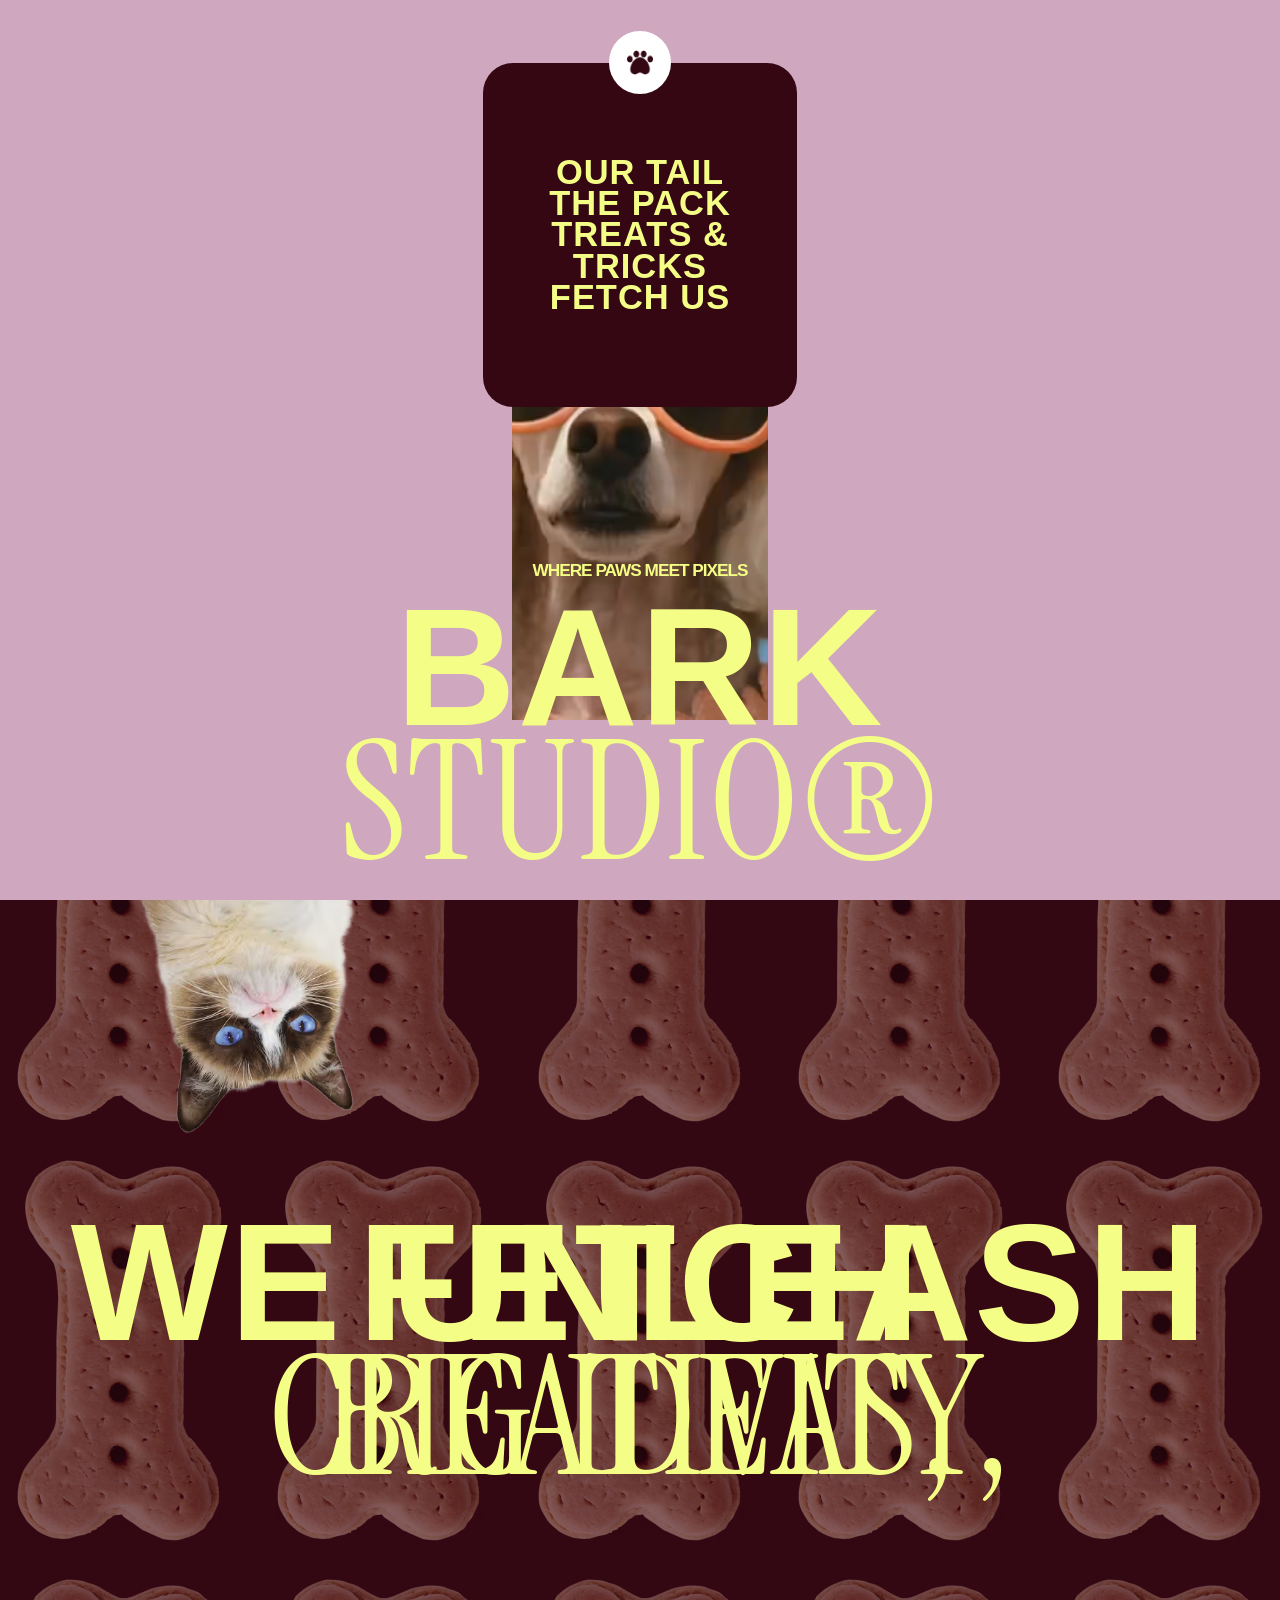
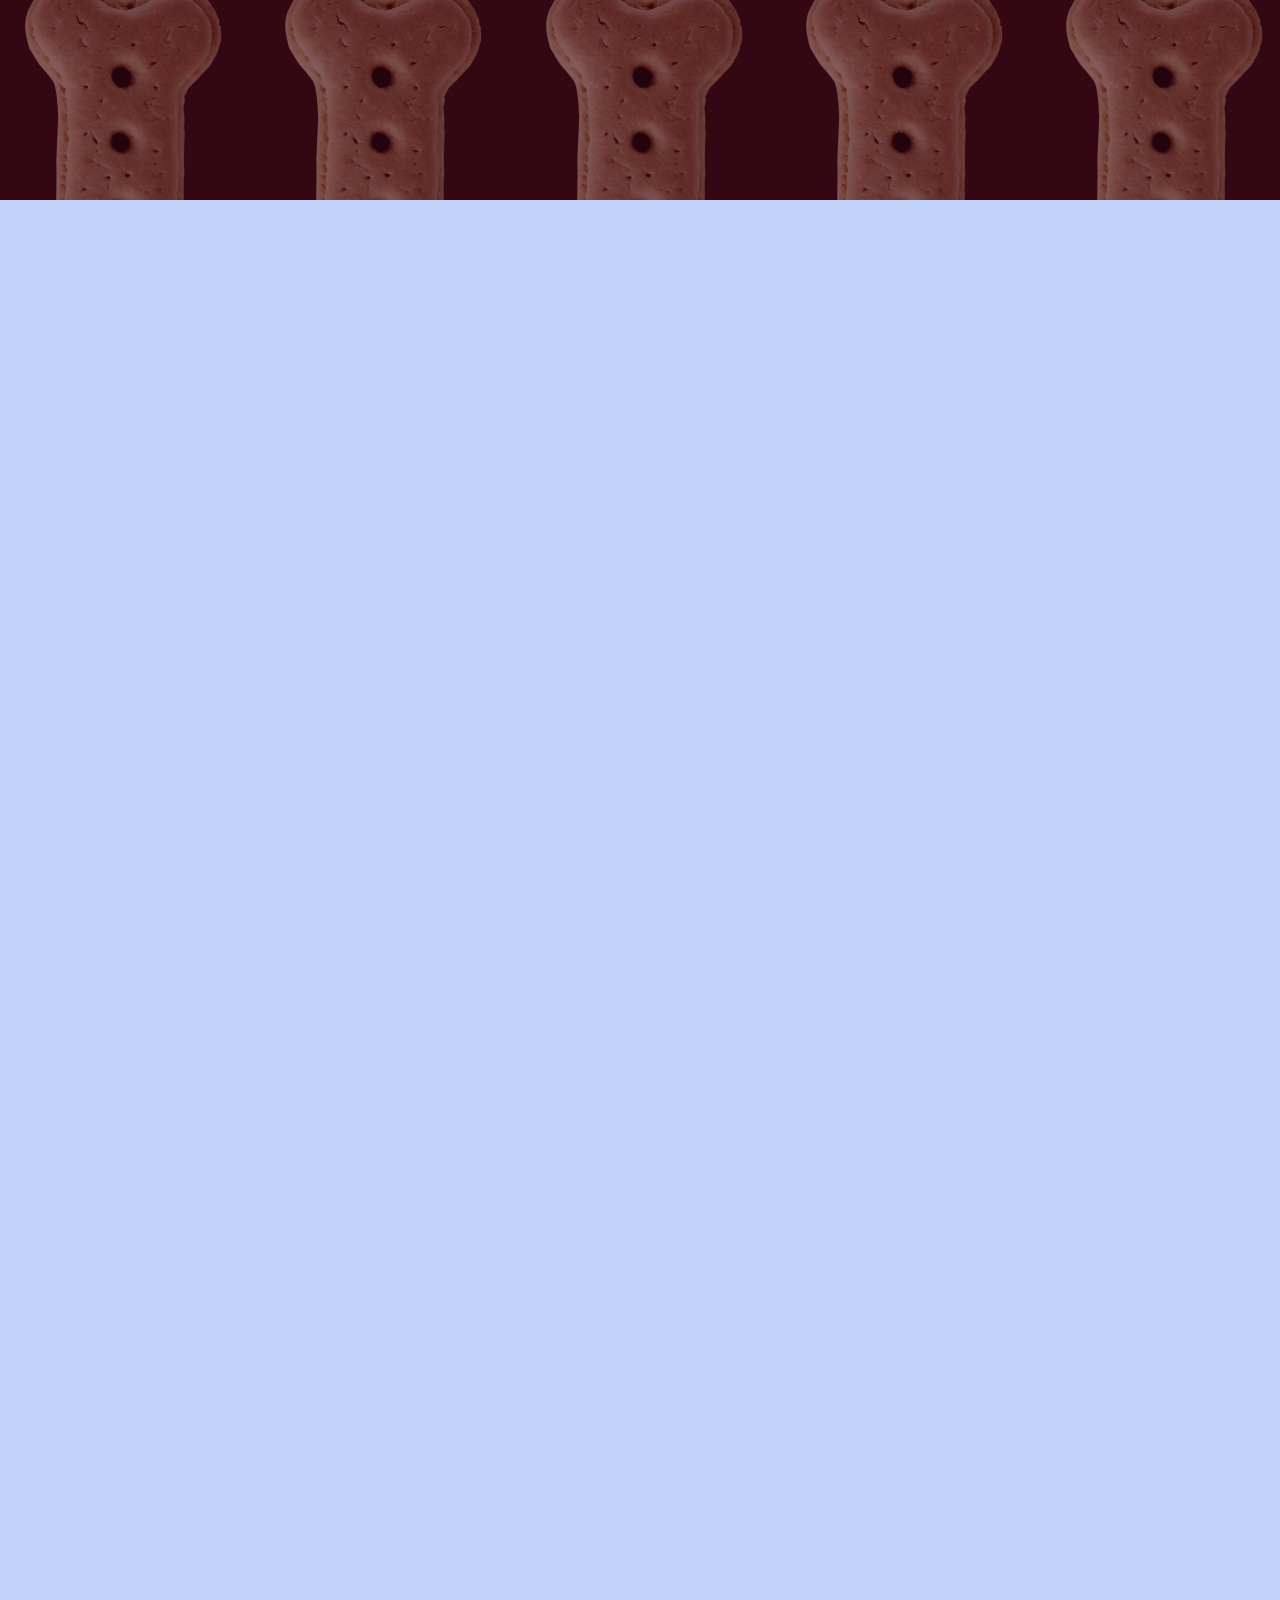
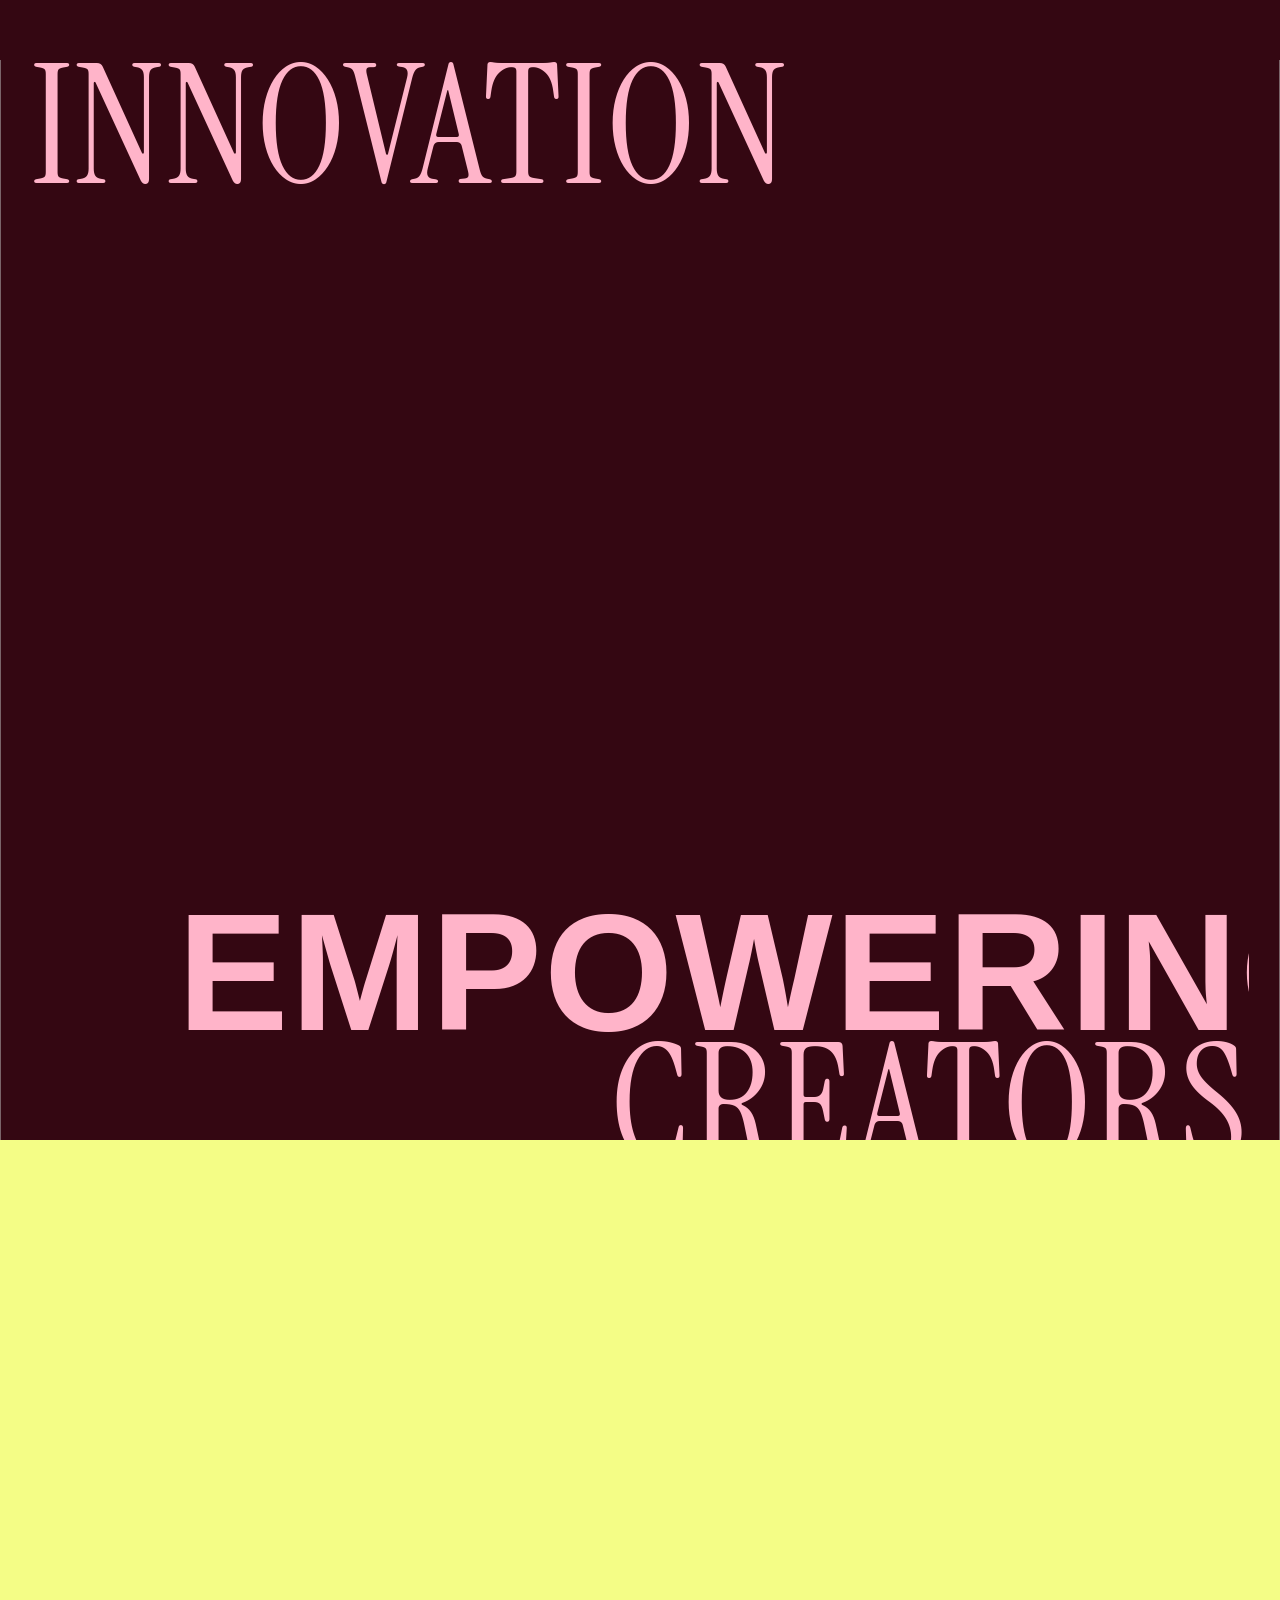
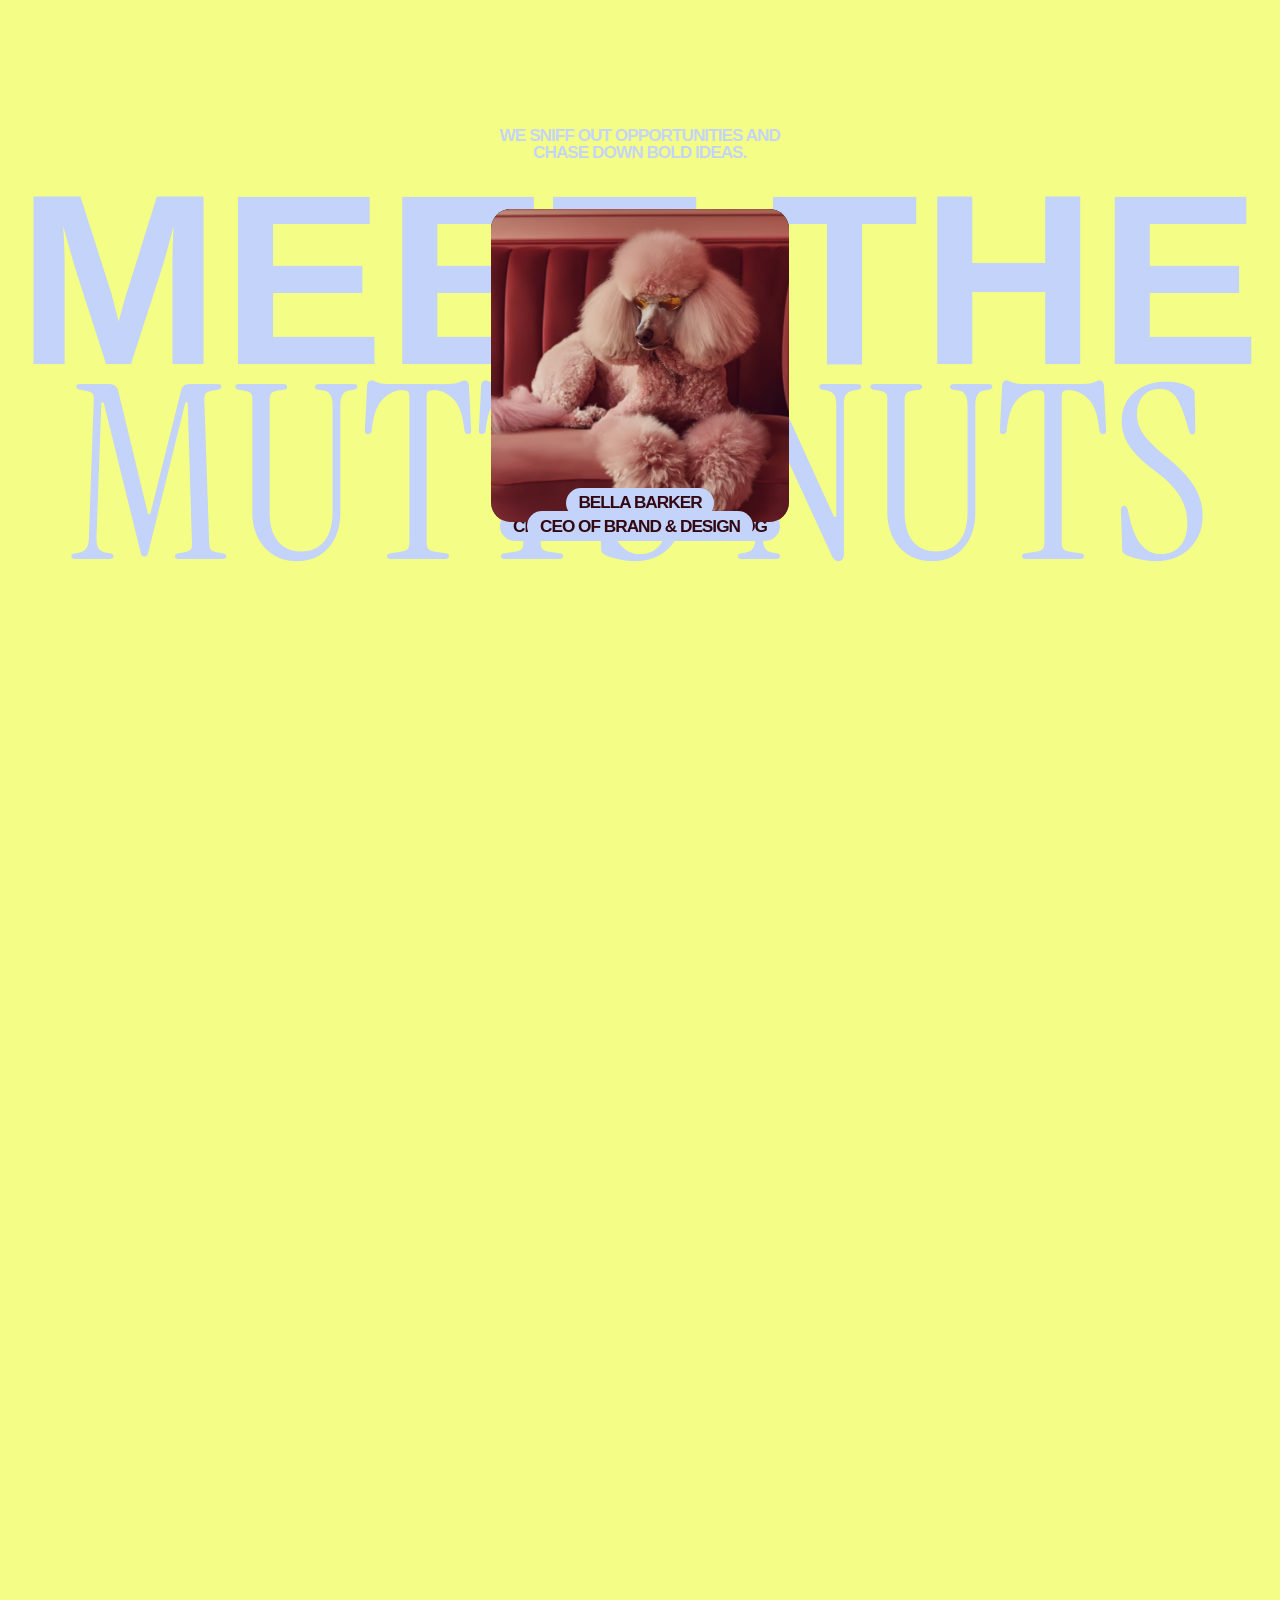
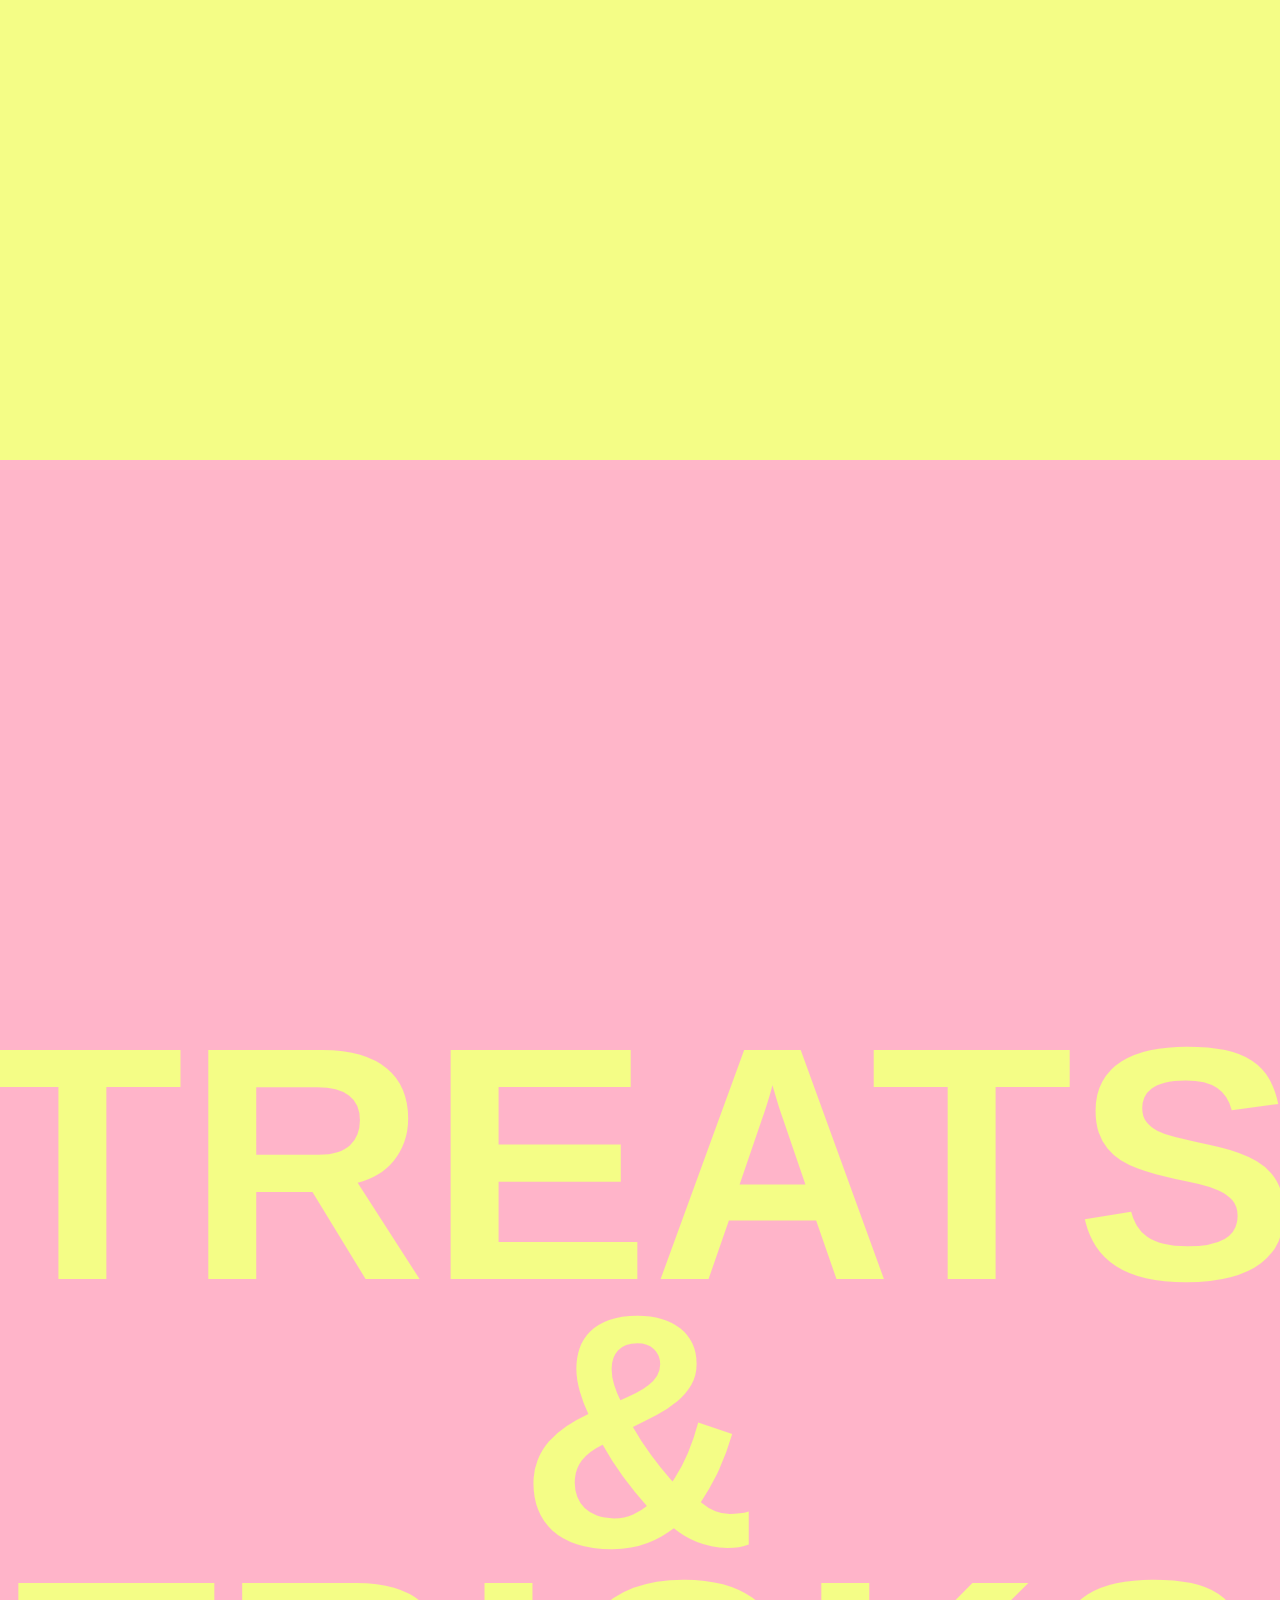
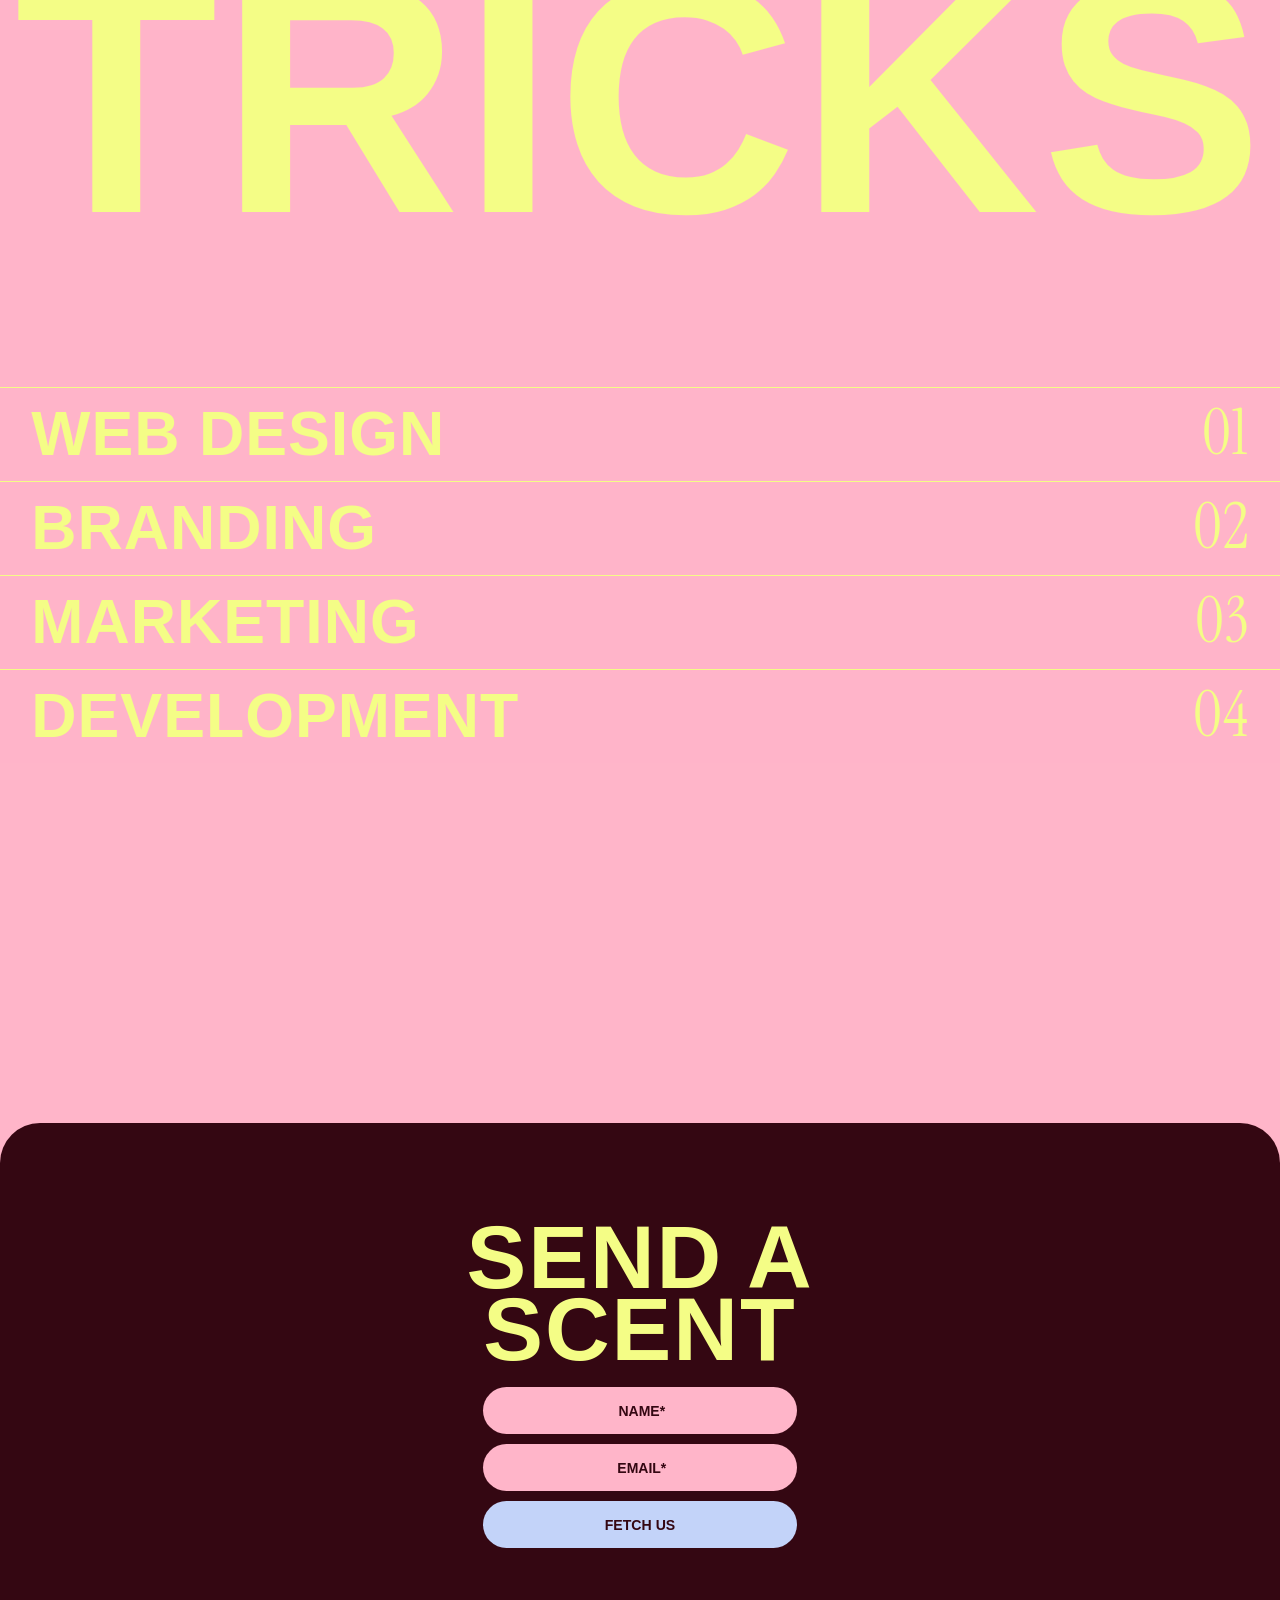
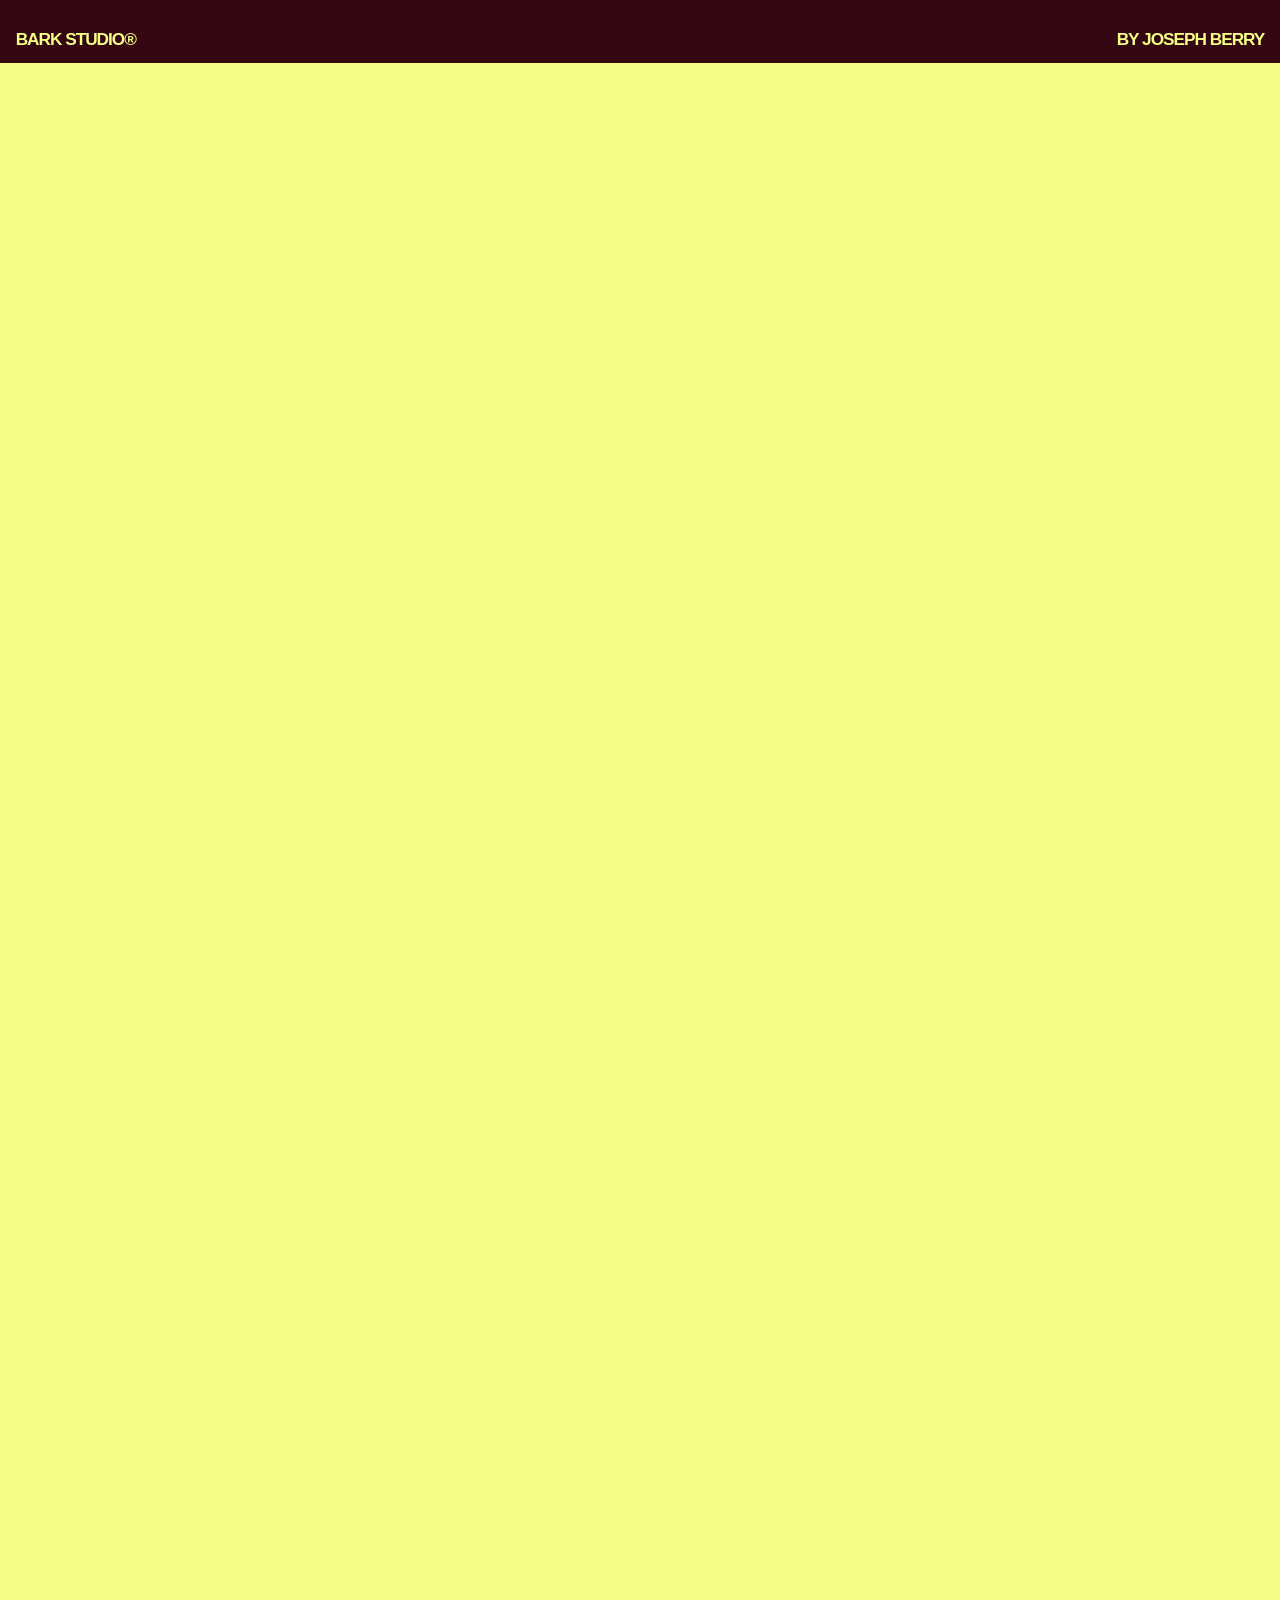
==== commit 3e465237: "feat: Add initial styling and assets for the page Co-authored-by: papavasileiouvassilis1 <papavasile" ====
--- a/site/index.html
+++ b/site/index.html
@@ -1,4 +1,4 @@
-<!DOCTYPE html><!-- This site was created in Webflow. https://webflow.com --><!-- Last Published: Sat Oct 04 2025 20:43:55 GMT+0000 (Coordinated Universal Time) --><html data-wf-domain="vassiliss-stupendous-site.webflow.io" data-wf-page="68df09bc4c486f2c995bc2a8" data-wf-site="68df09bc4c486f2c995bc263" lang="en-US"><head><meta charset="utf-8"/><title>Bark Studio®</title><meta content="Where Paws Meet Pixels - We’re a creative agency run entirely by dogs. Sit. Stay. Convert." name="description"/><meta content="width=device-width, initial-scale=1" name="viewport"/><meta content="Webflow" name="generator"/><link href="assets/css/vassiliss-stupendous-site.webflow.shared.3f7e27920.min.css" rel="stylesheet" type="text/css"/><link href="assets/css/vassiliss-stupendous-site.webflow.68df09bc4c486f2c995bc2a8-b78b26be2.min.css" rel="stylesheet" type="text/css"/><link href="https://fonts.googleapis.com" rel="preconnect"/><link href="https://fonts.gstatic.com" rel="preconnect" crossorigin="anonymous"/><script src="assets/js/webfont.js" type="text/javascript"></script><script type="text/javascript">WebFont.load({  google: {    families: ["Instrument Serif:regular"]  }});</script><script type="text/javascript">!function(o,c){var n=c.documentElement,t=" w-mod-";n.className+=t+"js",("ontouchstart"in o||o.DocumentTouch&&c instanceof DocumentTouch)&&(n.className+=t+"touch")}(window,document);</script><link href="assets/img/68df09bc4c486f2c995bc2ba_Icon-Sm.jpg" rel="shortcut icon" type="image/x-icon"/><link href="assets/img/68df09bc4c486f2c995bc2bb_Icon-Lg.jpg" rel="apple-touch-icon"/><style>
+<!DOCTYPE html><!-- This site was created in Webflow. https://webflow.com --><!-- Last Published: Sat Oct 04 2025 20:43:55 GMT+0000 (Coordinated Universal Time) --><html data-wf-domain="vassiliss-stupendous-site.webflow.io" data-wf-page="68df09bc4c486f2c995bc2a8" data-wf-site="68df09bc4c486f2c995bc263" lang="en-US"><head><meta charset="utf-8"/><title>Bark Studio®</title><meta content="Where Paws Meet Pixels - We’re a creative agency run entirely by dogs. Sit. Stay. Convert." name="description"/><meta content="width=device-width, initial-scale=1" name="viewport"/><meta content="Webflow" name="generator"/><link href="assets/css/shared.css" rel="stylesheet" type="text/css"/><link href="assets/css/page.css" rel="stylesheet" type="text/css"/><link href="https://fonts.googleapis.com" rel="preconnect"/><link href="https://fonts.gstatic.com" rel="preconnect" crossorigin="anonymous"/><script src="assets/js/webfont.js" type="text/javascript"></script><script type="text/javascript">WebFont.load({  google: {    families: ["Instrument Serif:regular"]  }});</script><script type="text/javascript">!function(o,c){var n=c.documentElement,t=" w-mod-";n.className+=t+"js",("ontouchstart"in o||o.DocumentTouch&&c instanceof DocumentTouch)&&(n.className+=t+"touch")}(window,document);</script><link href="assets/img/68df09bc4c486f2c995bc2ba_Icon-Sm.jpg" rel="shortcut icon" type="image/x-icon"/><link href="assets/img/68df09bc4c486f2c995bc2bb_Icon-Lg.jpg" rel="apple-touch-icon"/><style>
 html.lenis {
   height: auto;
 }
@@ -27,9 +27,9 @@
 
 @media only screen and (max-width: 480px){
 }
-</style></div><div class="wrapper"><div class="menu-parent"><div class="menu-btn"><img src="assets/img/68df09bc4c486f2c995bc2cf_Paw.png" loading="lazy" width="57" alt="" class="paw-icon"/></div><div class="menu-drop-down"><a href="#our-tail" class="nav-link-parent w-inline-block"><div class="link-text">Our Tail</div></a><a href="#the-pack" class="nav-link-parent w-inline-block"><div class="link-text">The Pack</div></a><a href="#treats-and-tricks" class="nav-link-parent w-inline-block"><div class="link-text">Treats &amp; Tricks</div></a><a href="#fetch-us" class="nav-link-parent w-inline-block"><div class="link-text">Fetch Us</div></a></div></div><div class="hero-parent"><div class="hero-title-parent"><div ani="intro-one" class="sub-title">Where Paws Meet Pixels</div><h1 ani="intro-two" class="intro-title hero">Bark<br/><span class="serif">Studio®</span></h1><img src="assets/img/68df09bc4c486f2c995bc2bc_Tag (1).svg" loading="lazy" alt="" class="tag-intro"/></div><div class="intro-img-parent-home"><div class="video-bg w-embed"><video poster="assets/img/68b34d5d13e3300e2223b9bf_Hero-Video-Dogs.avif" class="lazy lazyload" playsinline autoplay muted loop style="width: 100%; height: 100%; object-fit: cover">
-	<source data-src="assets/video/Hero-Video-Dogs.mp4" type="video/mp4" class="thevideo">
-</video></div></div></div><section id="our-tail" data-w-id="bdd56187-6678-61eb-0432-4a096185ec12" class="section-sticky"><div class="sticky-parent"><img src="assets/img/68df09bc4c486f2c995bc2cb_Gump-Cat.avif" loading="eager" alt="" class="grump-cat-one"/><div class="whipe-section-top"><div class="bg-whipe"></div><div class="bg-whipe"></div><div class="bg-whipe"></div><div class="bg-whipe"></div><div class="bg-whipe"></div></div><div class="dog-parent"><div class="bone-parent"><div class="bone-child one"><img src="assets/img/68df09bc4c486f2c995bc2b3_bone.avif" loading="eager" width="209" alt="" class="bone-img"/><img src="assets/img/68df09bc4c486f2c995bc2b3_bone.avif" loading="lazy" width="209" alt="" class="bone-img"/><img src="assets/img/68df09bc4c486f2c995bc2b3_bone.avif" loading="lazy" width="209" alt="" class="bone-img"/><img src="assets/img/68df09bc4c486f2c995bc2b3_bone.avif" loading="lazy" width="209" alt="" class="bone-img"/><img src="assets/img/68df09bc4c486f2c995bc2b3_bone.avif" loading="lazy" width="209" alt="" class="bone-img"/><img src="assets/img/68df09bc4c486f2c995bc2b3_bone.avif" loading="lazy" width="209" alt="" class="bone-img"/><img src="assets/img/68df09bc4c486f2c995bc2b3_bone.avif" loading="lazy" width="209" alt="" class="bone-img"/></div><div class="bone-child two"><img src="assets/img/68df09bc4c486f2c995bc2b3_bone.avif" loading="lazy" width="209" alt="" class="bone-img"/><img src="assets/img/68df09bc4c486f2c995bc2b3_bone.avif" loading="lazy" width="209" alt="" class="bone-img"/><img src="assets/img/68df09bc4c486f2c995bc2b3_bone.avif" loading="lazy" width="209" alt="" class="bone-img"/><img src="assets/img/68df09bc4c486f2c995bc2b3_bone.avif" loading="lazy" width="209" alt="" class="bone-img"/><img src="assets/img/68df09bc4c486f2c995bc2b3_bone.avif" loading="lazy" width="209" alt="" class="bone-img"/><img src="assets/img/68df09bc4c486f2c995bc2b3_bone.avif" loading="lazy" width="209" alt="" class="bone-img"/><img src="assets/img/68df09bc4c486f2c995bc2b3_bone.avif" loading="lazy" width="209" alt="" class="bone-img"/></div><div class="bone-child three"><img src="assets/img/68df09bc4c486f2c995bc2b3_bone.avif" loading="lazy" width="209" alt="" class="bone-img"/><img src="assets/img/68df09bc4c486f2c995bc2b3_bone.avif" loading="lazy" width="209" alt="" class="bone-img"/><img src="assets/img/68df09bc4c486f2c995bc2b3_bone.avif" loading="lazy" width="209" alt="" class="bone-img"/><img src="assets/img/68df09bc4c486f2c995bc2b3_bone.avif" loading="lazy" width="209" alt="" class="bone-img"/><img src="assets/img/68df09bc4c486f2c995bc2b3_bone.avif" loading="lazy" width="209" alt="" class="bone-img"/><img src="assets/img/68df09bc4c486f2c995bc2b3_bone.avif" loading="lazy" width="209" alt="" class="bone-img"/><img src="assets/img/68df09bc4c486f2c995bc2b3_bone.avif" loading="lazy" width="209" alt="" class="bone-img"/></div></div></div><div class="intro-text-one"><h2 class="intro-title">We unleash<br/><span class="serif">creativity,</span></h2></div><div class="intro-text-two"><h2 class="intro-title">fetch<br/><span class="serif">Big Ideas,</span></h2></div><div data-is-ix2-target="1" class="lottie-rope-in" data-w-id="d8ca7ff0-757f-8636-aaa0-2e4371625112" data-animation-type="lottie" data-src="assets/json/68df09bc4c486f2c995bc2b2_Lead.json" data-loop="0" data-direction="1" data-autoplay="0" data-renderer="svg" data-default-duration="0" data-duration="2"></div><div data-is-ix2-target="1" class="lottie-rope-out" data-w-id="71d7383f-ba3b-467f-9ba4-a4c854fa6f37" data-animation-type="lottie" data-src="assets/json/68df09bc4c486f2c995bc2b4_Lead-Out.json" data-loop="0" data-direction="-1" data-autoplay="0" data-renderer="svg" data-default-duration="0" data-duration="2"></div></div></section><section class="scroll-section"><div class="whipe-section-top-s"><div class="bg-whipe-purple"></div><div class="bg-whipe-purple"></div><div class="bg-whipe-purple"></div><div class="bg-whipe-purple"></div><div class="bg-whipe-purple"></div></div><div class="scroll-inner"><div ani="scroll-text" class="text-parent-top"><div class="text-wrap text-pink"><div ani="scroll-one" class="intro-title text-effect">And</div><div ani="scroll-one" class="intro-title serif text-effect margin-left-one">wag</div><div anim="spin" ani="scale" class="circle-pop"><img src="assets/img/68df09bc4c486f2c995bc2b6_Bone.avif" loading="lazy" alt="" class="img-cover"/></div><div ani="scroll-one" class="intro-title text-effect">The</div></div><div class="text-wrap text-pink"><div ani="scroll-one" class="intro-title text-effect margin-left-two">TAIL</div><div class="circle-pop"></div><div ani="scroll-one" class="intro-title text-effect">OF</div></div><div class="text-wrap text-pink"><div ani="scroll-one" class="intro-title text-effect serif">INNOVATION</div></div></div><div ani="scroll-text-two" class="text-parent-btm"><div class="text-wrap text-pink"><div ani="scroll-two" class="intro-title text-effect margin-left-three">empowering</div><div anim="spin" class="circle-pop-two"><img src="assets/img/68df09bc4c486f2c995bc2c6_Ball.avif" loading="lazy" alt="" class="img-cover"/></div></div><div class="text-wrap text-pink right"><div ani="scroll-two" class="intro-title text-effect serif">creators</div></div><div class="text-wrap text-pink"><div ani="scroll-two" class="intro-title text-effect">TO</div><div anim="spin" class="circle-pop-two"><img src="assets/img/68df09bc4c486f2c995bc2b5_Bowl.avif" loading="lazy" alt="" class="img-cover"/></div><div ani="scroll-two" class="intro-title text-effect margin-left-t">PLAY</div></div><div class="text-wrap text-pink flex-btm"><div ani="scroll-two" class="intro-title text-effect serif">smarter</div><p class="text-wrap-bold">leap higher, and leave ruff builds in the doghouse.</p></div></div><div ani="img-scale" class="img-parent"><div class="img-scroll"><img src="assets/img/68df09bc4c486f2c995bc2d4_Scroll (1).avif" loading="lazy" sizes="100vw" srcset="assets/img/68df09bc4c486f2c995bc2d4_Scroll (1).avif 500w, assets/img/68df09bc4c486f2c995bc2d4_Scroll (1).avif 800w, assets/img/68df09bc4c486f2c995bc2d4_Scroll (1).avif 1728w" alt="" class="img-cover fade"/></div></div></div><div ani="whipe-yellow" class="whipe-section-btm"><div class="whipe-bar-yellow"></div><div class="whipe-bar-yellow"></div><div class="whipe-bar-yellow"></div><div class="whipe-bar-yellow"></div><div class="whipe-bar-yellow"></div></div></section><section id="the-pack" class="section-sticky-yellow"><div class="sticky-parent auto-tablet"><div class="intro-text-three text-blue"><div ani="scroll-title" class="sub-title">We sniff out opportunities and <br/>chase down bold ideas.</div><h2 ani="scroll-title-two" class="intro-title large">Meet the<br/><span class="serif">mutts nuts</span></h2></div><div class="profile-card one"><div class="dog-ball"><img src="assets/img/68df09bc4c486f2c995bc2b6_Bone.avif" loading="lazy" alt=""/></div><div class="profile-img"><img src="assets/img/68df09bc4c486f2c995bc2ce_Fluffies.avif" loading="lazy" alt="" class="img-cover"/></div><div class="name-tag"><div class="tag top"><div class="div-hide"><div class="sub-title text-effect"><strong>The Fluffies</strong></div></div></div><div class="tag btm"><div class="div-hide"><div class="sub-title text-effect"><strong>Lead Strategists</strong></div></div></div></div></div><div class="profile-card two"><div class="dog-ball"><img src="assets/img/68df09bc4c486f2c995bc2c6_Ball.avif" loading="lazy" alt=""/></div><div class="profile-img"><img src="assets/img/68df09bc4c486f2c995bc2d2_Rex Woof.avif" loading="lazy" sizes="100vw" srcset="assets/img/68df09bc4c486f2c995bc2d2_Rex Woof.avif 500w, assets/img/68df09bc4c486f2c995bc2d2_Rex Woof.avif 788w" alt="" class="img-cover"/></div><div class="name-tag"><div class="tag top"><div class="div-hide"><div class="sub-title text-effect"><strong>Rex Woof</strong></div></div></div><div class="tag btm"><div class="div-hide"><div class="sub-title text-effect"><strong>Creative Director &amp; Top Dog</strong></div></div></div></div></div><div class="profile-card three"><div class="dog-ball"><img src="assets/img/68df09bc4c486f2c995bc2b5_Bowl.avif" loading="lazy" alt=""/></div><div class="profile-img"><img src="assets/img/68df09bc4c486f2c995bc2c8_Bella.avif" loading="lazy" alt="" class="img-cover"/></div><div class="name-tag"><div class="tag top"><div class="div-hide"><div class="sub-title text-effect">Bella Barker</div></div></div><div class="tag btm"><div class="div-hide"><div class="sub-title text-effect"><strong>CEO of Brand &amp; Design</strong></div></div></div></div></div></div><div ani="whipe-pink-btm" class="whipe-section-btm"><div class="whipe-bar-pink"></div><div class="whipe-bar-pink"></div><div class="whipe-bar-pink"></div><div class="whipe-bar-pink"></div><div class="whipe-bar-pink"></div></div></section><section id="treats-and-tricks" class="scroll-section-half"><h2 ani="flash" class="intro-title medium">Treats &amp; <span>Tricks</span></h2><div class="services-list-parent"><div class="services-list-child-left"><img src="assets/img/68df09bc4c486f2c995bc2bd_Paw (2).avif" loading="lazy" alt="" class="paw-left"/><h3 class="text-left">Web Design</h3><div class="border-line-top"></div><h3 class="serif z-index">01</h3></div><div class="services-list-child-right"><h3 class="text-left">Branding</h3><div class="border-line-top"></div><h3 class="text-right serif">02</h3><img src="assets/img/68df09bc4c486f2c995bc2c4_Paw (3).png" loading="lazy" sizes="100vw" srcset="assets/img/68df09bc4c486f2c995bc2c4_Paw%20(3)-p-500.png 500w, assets/img/68df09bc4c486f2c995bc2c4_Paw (3).png 608w" alt="" class="paw-right"/></div><div class="services-list-child-left"><h3 class="text-left">Marketing</h3><div class="border-line-top"></div><h3 class="serif">03</h3><img src="assets/img/68df09bc4c486f2c995bc2bd_Paw (2).avif" loading="lazy" alt="" class="paw-left"/></div><div class="services-list-child-right"><h3 class="text-left">Development</h3><div class="border-line-top"></div><h3 class="text-right serif">04</h3><img src="assets/img/68df09bc4c486f2c995bc2c4_Paw (3).png" loading="lazy" sizes="100vw" srcset="assets/img/68df09bc4c486f2c995bc2c4_Paw%20(3)-p-500.png 500w, assets/img/68df09bc4c486f2c995bc2c4_Paw (3).png 608w" alt="" class="paw-right"/></div></div></section><section class="section-sticky-image"><div class="img-parent sticky"><div id="fetch-us" class="scroll-marker"></div><div class="whipe-section-top-z"><div class="bg-whipe-pink"></div><div class="bg-whipe-pink"></div><div class="bg-whipe-pink"></div><div class="bg-whipe-pink"></div><div class="bg-whipe-pink"></div></div><div class="scroll-img-parent"><div class="img-scroll"><img src="assets/img/68df09bc4c486f2c995bc2cd_Image-001.avif" loading="lazy" sizes="100vw" srcset="assets/img/68df09bc4c486f2c995bc2cd_Image-001.avif 500w, assets/img/68df09bc4c486f2c995bc2cd_Image-001.avif 800w, assets/img/68df09bc4c486f2c995bc2cd_Image-001.avif 1080w, assets/img/68df09bc4c486f2c995bc2cd_Image-001.avif 1920w" alt="" class="img-cover"/></div></div><div class="intro-img-parent"><img src="assets/img/68df09bc4c486f2c995bc2ea_Image-001.avif" loading="lazy" sizes="100vw" srcset="assets/img/68df09bc4c486f2c995bc2ea_Image-001.avif 500w, assets/img/68df09bc4c486f2c995bc2ea_Image-001.avif 800w, assets/img/68df09bc4c486f2c995bc2ea_Image-001.avif 1920w" alt="" class="img-cover size"/></div><div class="intro-img-parent"><img src="assets/img/68df09bc4c486f2c995bc2da_Image-005.avif" loading="lazy" sizes="100vw" srcset="assets/img/68df09bc4c486f2c995bc2da_Image-005.avif 500w, assets/img/68df09bc4c486f2c995bc2da_Image-005.avif 800w, assets/img/68df09bc4c486f2c995bc2da_Image-005.avif 1080w, assets/img/68df09bc4c486f2c995bc2da_Image-005.avif 1920w" alt="" class="img-cover size"/></div><div class="intro-img-parent"><img src="assets/img/68df09bc4c486f2c995bc2d7_Image-002.avif" loading="lazy" sizes="100vw" srcset="assets/img/68df09bc4c486f2c995bc2d7_Image-002.avif 500w, assets/img/68df09bc4c486f2c995bc2d7_Image-002.avif 800w, assets/img/68df09bc4c486f2c995bc2d7_Image-002.avif 1920w" alt="" class="img-cover size"/></div><div class="intro-img-parent"><div class="cta-parent"><h2 ani="footer-text" class="intro-title small">Send a<br/>Scent</h2><div class="form-block w-form"><form id="email-form" name="email-form" data-name="Email Form" method="get" data-wf-page-id="68df09bc4c486f2c995bc2a8" data-wf-element-id="26ff6c36-72d9-42e3-77f9-1ca4172da4b3"><input class="text-field w-input" maxlength="256" name="name" data-name="Name" placeholder="NAME*" type="text" id="name"/><input class="text-field w-input" maxlength="256" name="email" data-name="Email" placeholder="EMAIL*" type="email" id="email" required=""/><input type="submit" data-wait="Please wait..." class="submit w-button" value="Fetch Us"/></form><div class="success-message w-form-done"><div>Thank you! Your bone <br/>has been received!</div></div><div class="error-message w-form-fail"><div>You barked up the wrong tree</div></div></div><div class="bar-footer"><div ani="scroll-title" class="sub-title">Bark Studio®</div><div ani="scroll-title" class="sub-title"><a href="https://www.josephberry.co.uk/" target="_blank" class="text-yellow">By Joseph Berry</a></div></div></div><img src="assets/img/68df09bc4c486f2c995bc2d9_Image-003.avif" loading="lazy" sizes="100vw" srcset="assets/img/68df09bc4c486f2c995bc2d9_Image-003.avif 500w, assets/img/68df09bc4c486f2c995bc2d9_Image-003.avif 800w, assets/img/68df09bc4c486f2c995bc2d9_Image-003.avif 1080w, assets/img/68df09bc4c486f2c995bc2d9_Image-003.avif 1920w" alt="" class="img-cover size"/></div></div></section></div><script src="assets/js/jquery-3.5.1.min.dc5e7f18c8.js" type="text/javascript" integrity="sha256-9/aliU8dGd2tb6OSsuzixeV4y/faTqgFtohetphbbj0=" crossorigin="anonymous"></script><script src="assets/js/webflow.a38deb70.23825f05a1d6b888.js" type="text/javascript"></script><script src="assets/js/gsap.min.js" type="text/javascript"></script><script src="assets/js/ScrollTrigger.min.js" type="text/javascript"></script><script src="assets/js/SplitText.min.js" type="text/javascript"></script><script src="assets/js/lenis.min.js"></script> 
+</style></div><div class="wrapper"><div class="menu-parent"><div class="menu-btn"><img src="assets/img/68df09bc4c486f2c995bc2cf_Paw.png" loading="lazy" width="57" alt="" class="paw-icon"/></div><div class="menu-drop-down"><a href="#our-tail" class="nav-link-parent w-inline-block"><div class="link-text">Our Tail</div></a><a href="#the-pack" class="nav-link-parent w-inline-block"><div class="link-text">The Pack</div></a><a href="#treats-and-tricks" class="nav-link-parent w-inline-block"><div class="link-text">Treats &amp; Tricks</div></a><a href="#fetch-us" class="nav-link-parent w-inline-block"><div class="link-text">Fetch Us</div></a></div></div><div class="hero-parent"><div class="hero-title-parent"><div ani="intro-one" class="sub-title">Where Paws Meet Pixels</div><h1 ani="intro-two" class="intro-title hero">Bark<br/><span class="serif">Studio®</span></h1><img src="https://cdn.prod.website-files.com/68df09bc4c486f2c995bc263/68df09bc4c486f2c995bc2bc_Tag%20(1).svg" loading="lazy" alt="" class="tag-intro"/></div><div class="intro-img-parent-home"><div class="video-bg w-embed"><video poster="assets/img/68b34d5d13e3300e2223b9bf_Hero-Video-Dogs.avif" class="lazy lazyload" playsinline autoplay muted loop style="width: 100%; height: 100%; object-fit: cover">
+	<source data-src="https://cdn.jsdelivr.net/gh/JosephBerry1988/jb_studio@main/Hero-Video-Dogs.mp4?raw=1" type="video/mp4" class="thevideo">
+</video></div></div></div><section id="our-tail" data-w-id="bdd56187-6678-61eb-0432-4a096185ec12" class="section-sticky"><div class="sticky-parent"><img src="assets/img/68df09bc4c486f2c995bc2cb_Gump-Cat.avif" loading="eager" alt="" class="grump-cat-one"/><div class="whipe-section-top"><div class="bg-whipe"></div><div class="bg-whipe"></div><div class="bg-whipe"></div><div class="bg-whipe"></div><div class="bg-whipe"></div></div><div class="dog-parent"><div class="bone-parent"><div class="bone-child one"><img src="assets/img/68df09bc4c486f2c995bc2b3_bone.avif" loading="eager" width="209" alt="" class="bone-img"/><img src="assets/img/68df09bc4c486f2c995bc2b3_bone.avif" loading="lazy" width="209" alt="" class="bone-img"/><img src="assets/img/68df09bc4c486f2c995bc2b3_bone.avif" loading="lazy" width="209" alt="" class="bone-img"/><img src="assets/img/68df09bc4c486f2c995bc2b3_bone.avif" loading="lazy" width="209" alt="" class="bone-img"/><img src="assets/img/68df09bc4c486f2c995bc2b3_bone.avif" loading="lazy" width="209" alt="" class="bone-img"/><img src="assets/img/68df09bc4c486f2c995bc2b3_bone.avif" loading="lazy" width="209" alt="" class="bone-img"/><img src="assets/img/68df09bc4c486f2c995bc2b3_bone.avif" loading="lazy" width="209" alt="" class="bone-img"/></div><div class="bone-child two"><img src="assets/img/68df09bc4c486f2c995bc2b3_bone.avif" loading="lazy" width="209" alt="" class="bone-img"/><img src="assets/img/68df09bc4c486f2c995bc2b3_bone.avif" loading="lazy" width="209" alt="" class="bone-img"/><img src="assets/img/68df09bc4c486f2c995bc2b3_bone.avif" loading="lazy" width="209" alt="" class="bone-img"/><img src="assets/img/68df09bc4c486f2c995bc2b3_bone.avif" loading="lazy" width="209" alt="" class="bone-img"/><img src="assets/img/68df09bc4c486f2c995bc2b3_bone.avif" loading="lazy" width="209" alt="" class="bone-img"/><img src="assets/img/68df09bc4c486f2c995bc2b3_bone.avif" loading="lazy" width="209" alt="" class="bone-img"/><img src="assets/img/68df09bc4c486f2c995bc2b3_bone.avif" loading="lazy" width="209" alt="" class="bone-img"/></div><div class="bone-child three"><img src="assets/img/68df09bc4c486f2c995bc2b3_bone.avif" loading="lazy" width="209" alt="" class="bone-img"/><img src="assets/img/68df09bc4c486f2c995bc2b3_bone.avif" loading="lazy" width="209" alt="" class="bone-img"/><img src="assets/img/68df09bc4c486f2c995bc2b3_bone.avif" loading="lazy" width="209" alt="" class="bone-img"/><img src="assets/img/68df09bc4c486f2c995bc2b3_bone.avif" loading="lazy" width="209" alt="" class="bone-img"/><img src="assets/img/68df09bc4c486f2c995bc2b3_bone.avif" loading="lazy" width="209" alt="" class="bone-img"/><img src="assets/img/68df09bc4c486f2c995bc2b3_bone.avif" loading="lazy" width="209" alt="" class="bone-img"/><img src="assets/img/68df09bc4c486f2c995bc2b3_bone.avif" loading="lazy" width="209" alt="" class="bone-img"/></div></div></div><div class="intro-text-one"><h2 class="intro-title">We unleash<br/><span class="serif">creativity,</span></h2></div><div class="intro-text-two"><h2 class="intro-title">fetch<br/><span class="serif">Big Ideas,</span></h2></div><div data-is-ix2-target="1" class="lottie-rope-in" data-w-id="d8ca7ff0-757f-8636-aaa0-2e4371625112" data-animation-type="lottie" data-src="assets/img/68df09bc4c486f2c995bc2b2_Lead.json" data-loop="0" data-direction="1" data-autoplay="0" data-renderer="svg" data-default-duration="0" data-duration="2"></div><div data-is-ix2-target="1" class="lottie-rope-out" data-w-id="71d7383f-ba3b-467f-9ba4-a4c854fa6f37" data-animation-type="lottie" data-src="assets/img/68df09bc4c486f2c995bc2b4_Lead-Out.json" data-loop="0" data-direction="-1" data-autoplay="0" data-renderer="svg" data-default-duration="0" data-duration="2"></div></div></section><section class="scroll-section"><div class="whipe-section-top-s"><div class="bg-whipe-purple"></div><div class="bg-whipe-purple"></div><div class="bg-whipe-purple"></div><div class="bg-whipe-purple"></div><div class="bg-whipe-purple"></div></div><div class="scroll-inner"><div ani="scroll-text" class="text-parent-top"><div class="text-wrap text-pink"><div ani="scroll-one" class="intro-title text-effect">And</div><div ani="scroll-one" class="intro-title serif text-effect margin-left-one">wag</div><div anim="spin" ani="scale" class="circle-pop"><img src="assets/img/68df09bc4c486f2c995bc2b6_Bone.avif" loading="lazy" alt="" class="img-cover"/></div><div ani="scroll-one" class="intro-title text-effect">The</div></div><div class="text-wrap text-pink"><div ani="scroll-one" class="intro-title text-effect margin-left-two">TAIL</div><div class="circle-pop"></div><div ani="scroll-one" class="intro-title text-effect">OF</div></div><div class="text-wrap text-pink"><div ani="scroll-one" class="intro-title text-effect serif">INNOVATION</div></div></div><div ani="scroll-text-two" class="text-parent-btm"><div class="text-wrap text-pink"><div ani="scroll-two" class="intro-title text-effect margin-left-three">empowering</div><div anim="spin" class="circle-pop-two"><img src="assets/img/68df09bc4c486f2c995bc2c6_Ball.avif" loading="lazy" alt="" class="img-cover"/></div></div><div class="text-wrap text-pink right"><div ani="scroll-two" class="intro-title text-effect serif">creators</div></div><div class="text-wrap text-pink"><div ani="scroll-two" class="intro-title text-effect">TO</div><div anim="spin" class="circle-pop-two"><img src="assets/img/68df09bc4c486f2c995bc2b5_Bowl.avif" loading="lazy" alt="" class="img-cover"/></div><div ani="scroll-two" class="intro-title text-effect margin-left-t">PLAY</div></div><div class="text-wrap text-pink flex-btm"><div ani="scroll-two" class="intro-title text-effect serif">smarter</div><p class="text-wrap-bold">leap higher, and leave ruff builds in the doghouse.</p></div></div><div ani="img-scale" class="img-parent"><div class="img-scroll"><img src="https://cdn.prod.website-files.com/68df09bc4c486f2c995bc263/68df09bc4c486f2c995bc2d4_Scroll%20(1).avif" loading="lazy" sizes="100vw" srcset="https://cdn.prod.website-files.com/68df09bc4c486f2c995bc263/68df09bc4c486f2c995bc2d4_Scroll%20(1).avif 500w, https://cdn.prod.website-files.com/68df09bc4c486f2c995bc263/68df09bc4c486f2c995bc2d4_Scroll%20(1).avif 800w, https://cdn.prod.website-files.com/68df09bc4c486f2c995bc263/68df09bc4c486f2c995bc2d4_Scroll%20(1).avif 1728w" alt="" class="img-cover fade"/></div></div></div><div ani="whipe-yellow" class="whipe-section-btm"><div class="whipe-bar-yellow"></div><div class="whipe-bar-yellow"></div><div class="whipe-bar-yellow"></div><div class="whipe-bar-yellow"></div><div class="whipe-bar-yellow"></div></div></section><section id="the-pack" class="section-sticky-yellow"><div class="sticky-parent auto-tablet"><div class="intro-text-three text-blue"><div ani="scroll-title" class="sub-title">We sniff out opportunities and <br/>chase down bold ideas.</div><h2 ani="scroll-title-two" class="intro-title large">Meet the<br/><span class="serif">mutts nuts</span></h2></div><div class="profile-card one"><div class="dog-ball"><img src="assets/img/68df09bc4c486f2c995bc2b6_Bone.avif" loading="lazy" alt=""/></div><div class="profile-img"><img src="assets/img/68df09bc4c486f2c995bc2ce_Fluffies.avif" loading="lazy" alt="" class="img-cover"/></div><div class="name-tag"><div class="tag top"><div class="div-hide"><div class="sub-title text-effect"><strong>The Fluffies</strong></div></div></div><div class="tag btm"><div class="div-hide"><div class="sub-title text-effect"><strong>Lead Strategists</strong></div></div></div></div></div><div class="profile-card two"><div class="dog-ball"><img src="assets/img/68df09bc4c486f2c995bc2c6_Ball.avif" loading="lazy" alt=""/></div><div class="profile-img"><img src="assets/img/68df09bc4c486f2c995bc2d2_Rex%20Woof.avif" loading="lazy" sizes="100vw" srcset="assets/img/68df09bc4c486f2c995bc2d2_Rex%20Woof.avif 500w, assets/img/68df09bc4c486f2c995bc2d2_Rex%20Woof.avif 788w" alt="" class="img-cover"/></div><div class="name-tag"><div class="tag top"><div class="div-hide"><div class="sub-title text-effect"><strong>Rex Woof</strong></div></div></div><div class="tag btm"><div class="div-hide"><div class="sub-title text-effect"><strong>Creative Director &amp; Top Dog</strong></div></div></div></div></div><div class="profile-card three"><div class="dog-ball"><img src="assets/img/68df09bc4c486f2c995bc2b5_Bowl.avif" loading="lazy" alt=""/></div><div class="profile-img"><img src="assets/img/68df09bc4c486f2c995bc2c8_Bella.avif" loading="lazy" alt="" class="img-cover"/></div><div class="name-tag"><div class="tag top"><div class="div-hide"><div class="sub-title text-effect">Bella Barker</div></div></div><div class="tag btm"><div class="div-hide"><div class="sub-title text-effect"><strong>CEO of Brand &amp; Design</strong></div></div></div></div></div></div><div ani="whipe-pink-btm" class="whipe-section-btm"><div class="whipe-bar-pink"></div><div class="whipe-bar-pink"></div><div class="whipe-bar-pink"></div><div class="whipe-bar-pink"></div><div class="whipe-bar-pink"></div></div></section><section id="treats-and-tricks" class="scroll-section-half"><h2 ani="flash" class="intro-title medium">Treats &amp; <span>Tricks</span></h2><div class="services-list-parent"><div class="services-list-child-left"><img src="https://cdn.prod.website-files.com/68df09bc4c486f2c995bc263/68df09bc4c486f2c995bc2bd_Paw%20(2).avif" loading="lazy" alt="" class="paw-left"/><h3 class="text-left">Web Design</h3><div class="border-line-top"></div><h3 class="serif z-index">01</h3></div><div class="services-list-child-right"><h3 class="text-left">Branding</h3><div class="border-line-top"></div><h3 class="text-right serif">02</h3><img src="https://cdn.prod.website-files.com/68df09bc4c486f2c995bc263/68df09bc4c486f2c995bc2c4_Paw%20(3).png" loading="lazy" sizes="100vw" srcset="https://cdn.prod.website-files.com/68df09bc4c486f2c995bc263/68df09bc4c486f2c995bc2c4_Paw%2520(3)-p-500.png 500w, https://cdn.prod.website-files.com/68df09bc4c486f2c995bc263/68df09bc4c486f2c995bc2c4_Paw%20(3).png 608w" alt="" class="paw-right"/></div><div class="services-list-child-left"><h3 class="text-left">Marketing</h3><div class="border-line-top"></div><h3 class="serif">03</h3><img src="https://cdn.prod.website-files.com/68df09bc4c486f2c995bc263/68df09bc4c486f2c995bc2bd_Paw%20(2).avif" loading="lazy" alt="" class="paw-left"/></div><div class="services-list-child-right"><h3 class="text-left">Development</h3><div class="border-line-top"></div><h3 class="text-right serif">04</h3><img src="https://cdn.prod.website-files.com/68df09bc4c486f2c995bc263/68df09bc4c486f2c995bc2c4_Paw%20(3).png" loading="lazy" sizes="100vw" srcset="https://cdn.prod.website-files.com/68df09bc4c486f2c995bc263/68df09bc4c486f2c995bc2c4_Paw%2520(3)-p-500.png 500w, https://cdn.prod.website-files.com/68df09bc4c486f2c995bc263/68df09bc4c486f2c995bc2c4_Paw%20(3).png 608w" alt="" class="paw-right"/></div></div></section><section class="section-sticky-image"><div class="img-parent sticky"><div id="fetch-us" class="scroll-marker"></div><div class="whipe-section-top-z"><div class="bg-whipe-pink"></div><div class="bg-whipe-pink"></div><div class="bg-whipe-pink"></div><div class="bg-whipe-pink"></div><div class="bg-whipe-pink"></div></div><div class="scroll-img-parent"><div class="img-scroll"><img src="assets/img/68df09bc4c486f2c995bc2cd_Image-001.avif" loading="lazy" sizes="100vw" srcset="assets/img/68df09bc4c486f2c995bc2cd_Image-001.avif 500w, assets/img/68df09bc4c486f2c995bc2cd_Image-001.avif 800w, assets/img/68df09bc4c486f2c995bc2cd_Image-001.avif 1080w, assets/img/68df09bc4c486f2c995bc2cd_Image-001.avif 1920w" alt="" class="img-cover"/></div></div><div class="intro-img-parent"><img src="assets/img/68df09bc4c486f2c995bc2ea_Image-001.avif" loading="lazy" sizes="100vw" srcset="assets/img/68df09bc4c486f2c995bc2ea_Image-001.avif 500w, assets/img/68df09bc4c486f2c995bc2ea_Image-001.avif 800w, assets/img/68df09bc4c486f2c995bc2ea_Image-001.avif 1920w" alt="" class="img-cover size"/></div><div class="intro-img-parent"><img src="assets/img/68df09bc4c486f2c995bc2da_Image-005.avif" loading="lazy" sizes="100vw" srcset="assets/img/68df09bc4c486f2c995bc2da_Image-005.avif 500w, assets/img/68df09bc4c486f2c995bc2da_Image-005.avif 800w, assets/img/68df09bc4c486f2c995bc2da_Image-005.avif 1080w, assets/img/68df09bc4c486f2c995bc2da_Image-005.avif 1920w" alt="" class="img-cover size"/></div><div class="intro-img-parent"><img src="assets/img/68df09bc4c486f2c995bc2d7_Image-002.avif" loading="lazy" sizes="100vw" srcset="assets/img/68df09bc4c486f2c995bc2d7_Image-002.avif 500w, assets/img/68df09bc4c486f2c995bc2d7_Image-002.avif 800w, assets/img/68df09bc4c486f2c995bc2d7_Image-002.avif 1920w" alt="" class="img-cover size"/></div><div class="intro-img-parent"><div class="cta-parent"><h2 ani="footer-text" class="intro-title small">Send a<br/>Scent</h2><div class="form-block w-form"><form id="email-form" name="email-form" data-name="Email Form" method="get" data-wf-page-id="68df09bc4c486f2c995bc2a8" data-wf-element-id="26ff6c36-72d9-42e3-77f9-1ca4172da4b3"><input class="text-field w-input" maxlength="256" name="name" data-name="Name" placeholder="NAME*" type="text" id="name"/><input class="text-field w-input" maxlength="256" name="email" data-name="Email" placeholder="EMAIL*" type="email" id="email" required=""/><input type="submit" data-wait="Please wait..." class="submit w-button" value="Fetch Us"/></form><div class="success-message w-form-done"><div>Thank you! Your bone <br/>has been received!</div></div><div class="error-message w-form-fail"><div>You barked up the wrong tree</div></div></div><div class="bar-footer"><div ani="scroll-title" class="sub-title">Bark Studio®</div><div ani="scroll-title" class="sub-title"><a href="https://www.josephberry.co.uk/" target="_blank" class="text-yellow">By Joseph Berry</a></div></div></div><img src="assets/img/68df09bc4c486f2c995bc2d9_Image-003.avif" loading="lazy" sizes="100vw" srcset="assets/img/68df09bc4c486f2c995bc2d9_Image-003.avif 500w, assets/img/68df09bc4c486f2c995bc2d9_Image-003.avif 800w, assets/img/68df09bc4c486f2c995bc2d9_Image-003.avif 1080w, assets/img/68df09bc4c486f2c995bc2d9_Image-003.avif 1920w" alt="" class="img-cover size"/></div></div></section></div><script src="assets/js/jquery-3.5.1.min.js" type="text/javascript" integrity="sha256-9/aliU8dGd2tb6OSsuzixeV4y/faTqgFtohetphbbj0=" crossorigin="anonymous"></script><script src="assets/js/webflow.js" type="text/javascript"></script><script src="assets/js/gsap.min.js" type="text/javascript"></script><script src="assets/js/ScrollTrigger.min.js" type="text/javascript"></script><script src="assets/js/SplitText.min.js" type="text/javascript"></script><script src="assets/js/lenis.min.js"></script> 
 
 <script>
 "use strict"; // fix lenis in safari
--- a/site/assets/css/shared.css
+++ b/site/assets/css/shared.css
@@ -0,0 +1 @@
+html{-webkit-text-size-adjust:100%;-ms-text-size-adjust:100%;font-family:sans-serif}body{margin:0}article,aside,details,figcaption,figure,footer,header,hgroup,main,menu,nav,section,summary{display:block}audio,canvas,progress,video{vertical-align:baseline;display:inline-block}audio:not([controls]){height:0;display:none}[hidden],template{display:none}a{background-color:#0000}a:active,a:hover{outline:0}abbr[title]{border-bottom:1px dotted}b,strong{font-weight:700}dfn{font-style:italic}h1{margin:.67em 0;font-size:2em}mark{color:#000;background:#ff0}small{font-size:80%}sub,sup{vertical-align:baseline;font-size:75%;line-height:0;position:relative}sup{top:-.5em}sub{bottom:-.25em}img{border:0}svg:not(:root){overflow:hidden}hr{box-sizing:content-box;height:0}pre{overflow:auto}code,kbd,pre,samp{font-family:monospace;font-size:1em}button,input,optgroup,select,textarea{color:inherit;font:inherit;margin:0}button{overflow:visible}button,select{text-transform:none}button,html input[type=button],input[type=reset]{-webkit-appearance:button;cursor:pointer}button[disabled],html input[disabled]{cursor:default}button::-moz-focus-inner,input::-moz-focus-inner{border:0;padding:0}input{line-height:normal}input[type=checkbox],input[type=radio]{box-sizing:border-box;padding:0}input[type=number]::-webkit-inner-spin-button,input[type=number]::-webkit-outer-spin-button{height:auto}input[type=search]{-webkit-appearance:none}input[type=search]::-webkit-search-cancel-button,input[type=search]::-webkit-search-decoration{-webkit-appearance:none}legend{border:0;padding:0}textarea{overflow:auto}optgroup{font-weight:700}table{border-collapse:collapse;border-spacing:0}td,th{padding:0}@font-face{font-family:webflow-icons;src:url([data-uri])format("truetype");font-weight:400;font-style:normal}[class^=w-icon-],[class*=\ w-icon-]{speak:none;font-variant:normal;text-transform:none;-webkit-font-smoothing:antialiased;-moz-osx-font-smoothing:grayscale;font-style:normal;font-weight:400;line-height:1;font-family:webflow-icons!important}.w-icon-slider-right:before{content:""}.w-icon-slider-left:before{content:""}.w-icon-nav-menu:before{content:""}.w-icon-arrow-down:before,.w-icon-dropdown-toggle:before{content:""}.w-icon-file-upload-remove:before{content:""}.w-icon-file-upload-icon:before{content:""}*{box-sizing:border-box}html{height:100%}body{color:#333;background-color:#fff;min-height:100%;margin:0;font-family:Arial,sans-serif;font-size:14px;line-height:20px}img{vertical-align:middle;max-width:100%;display:inline-block}html.w-mod-touch *{background-attachment:scroll!important}.w-block{display:block}.w-inline-block{max-width:100%;display:inline-block}.w-clearfix:before,.w-clearfix:after{content:" ";grid-area:1/1/2/2;display:table}.w-clearfix:after{clear:both}.w-hidden{display:none}.w-button{color:#fff;line-height:inherit;cursor:pointer;background-color:#3898ec;border:0;border-radius:0;padding:9px 15px;text-decoration:none;display:inline-block}input.w-button{-webkit-appearance:button}html[data-w-dynpage] [data-w-cloak]{color:#0000!important}.w-code-block{margin:unset}pre.w-code-block code{all:inherit}.w-optimization{display:contents}.w-webflow-badge,.w-webflow-badge>img{box-sizing:unset;width:unset;height:unset;max-height:unset;max-width:unset;min-height:unset;min-width:unset;margin:unset;padding:unset;float:unset;clear:unset;border:unset;border-radius:unset;background:unset;background-image:unset;background-position:unset;background-size:unset;background-repeat:unset;background-origin:unset;background-clip:unset;background-attachment:unset;background-color:unset;box-shadow:unset;transform:unset;direction:unset;font-family:unset;font-weight:unset;color:unset;font-size:unset;line-height:unset;font-style:unset;font-variant:unset;text-align:unset;letter-spacing:unset;-webkit-text-decoration:unset;text-decoration:unset;text-indent:unset;text-transform:unset;list-style-type:unset;text-shadow:unset;vertical-align:unset;cursor:unset;white-space:unset;word-break:unset;word-spacing:unset;word-wrap:unset;transition:unset}.w-webflow-badge{white-space:nowrap;cursor:pointer;box-shadow:0 0 0 1px #0000001a,0 1px 3px #0000001a;visibility:visible!important;opacity:1!important;z-index:2147483647!important;color:#aaadb0!important;overflow:unset!important;background-color:#fff!important;border-radius:3px!important;width:auto!important;height:auto!important;margin:0!important;padding:6px!important;font-size:12px!important;line-height:14px!important;text-decoration:none!important;display:inline-block!important;position:fixed!important;inset:auto 12px 12px auto!important;transform:none!important}.w-webflow-badge>img{position:unset;visibility:unset!important;opacity:1!important;vertical-align:middle!important;display:inline-block!important}h1,h2,h3,h4,h5,h6{margin-bottom:10px;font-weight:700}h1{margin-top:20px;font-size:38px;line-height:44px}h2{margin-top:20px;font-size:32px;line-height:36px}h3{margin-top:20px;font-size:24px;line-height:30px}h4{margin-top:10px;font-size:18px;line-height:24px}h5{margin-top:10px;font-size:14px;line-height:20px}h6{margin-top:10px;font-size:12px;line-height:18px}p{margin-top:0;margin-bottom:10px}blockquote{border-left:5px solid #e2e2e2;margin:0 0 10px;padding:10px 20px;font-size:18px;line-height:22px}figure{margin:0 0 10px}figcaption{text-align:center;margin-top:5px}ul,ol{margin-top:0;margin-bottom:10px;padding-left:40px}.w-list-unstyled{padding-left:0;list-style:none}.w-embed:before,.w-embed:after{content:" ";grid-area:1/1/2/2;display:table}.w-embed:after{clear:both}.w-video{width:100%;padding:0;position:relative}.w-video iframe,.w-video object,.w-video embed{border:none;width:100%;height:100%;position:absolute;top:0;left:0}fieldset{border:0;margin:0;padding:0}button,[type=button],[type=reset]{cursor:pointer;-webkit-appearance:button;border:0}.w-form{margin:0 0 15px}.w-form-done{text-align:center;background-color:#ddd;padding:20px;display:none}.w-form-fail{background-color:#ffdede;margin-top:10px;padding:10px;display:none}label{margin-bottom:5px;font-weight:700;display:block}.w-input,.w-select{color:#333;vertical-align:middle;background-color:#fff;border:1px solid #ccc;width:100%;height:38px;margin-bottom:10px;padding:8px 12px;font-size:14px;line-height:1.42857;display:block}.w-input::placeholder,.w-select::placeholder{color:#999}.w-input:focus,.w-select:focus{border-color:#3898ec;outline:0}.w-input[disabled],.w-select[disabled],.w-input[readonly],.w-select[readonly],fieldset[disabled] .w-input,fieldset[disabled] .w-select{cursor:not-allowed}.w-input[disabled]:not(.w-input-disabled),.w-select[disabled]:not(.w-input-disabled),.w-input[readonly],.w-select[readonly],fieldset[disabled]:not(.w-input-disabled) .w-input,fieldset[disabled]:not(.w-input-disabled) .w-select{background-color:#eee}textarea.w-input,textarea.w-select{height:auto}.w-select{background-color:#f3f3f3}.w-select[multiple]{height:auto}.w-form-label{cursor:pointer;margin-bottom:0;font-weight:400;display:inline-block}.w-radio{margin-bottom:5px;padding-left:20px;display:block}.w-radio:before,.w-radio:after{content:" ";grid-area:1/1/2/2;display:table}.w-radio:after{clear:both}.w-radio-input{float:left;margin:3px 0 0 -20px;line-height:normal}.w-file-upload{margin-bottom:10px;display:block}.w-file-upload-input{opacity:0;z-index:-100;width:.1px;height:.1px;position:absolute;overflow:hidden}.w-file-upload-default,.w-file-upload-uploading,.w-file-upload-success{color:#333;display:inline-block}.w-file-upload-error{margin-top:10px;display:block}.w-file-upload-default.w-hidden,.w-file-upload-uploading.w-hidden,.w-file-upload-error.w-hidden,.w-file-upload-success.w-hidden{display:none}.w-file-upload-uploading-btn{cursor:pointer;background-color:#fafafa;border:1px solid #ccc;margin:0;padding:8px 12px;font-size:14px;font-weight:400;display:flex}.w-file-upload-file{background-color:#fafafa;border:1px solid #ccc;flex-grow:1;justify-content:space-between;margin:0;padding:8px 9px 8px 11px;display:flex}.w-file-upload-file-name{font-size:14px;font-weight:400;display:block}.w-file-remove-link{cursor:pointer;width:auto;height:auto;margin-top:3px;margin-left:10px;padding:3px;display:block}.w-icon-file-upload-remove{margin:auto;font-size:10px}.w-file-upload-error-msg{color:#ea384c;padding:2px 0;display:inline-block}.w-file-upload-info{padding:0 12px;line-height:38px;display:inline-block}.w-file-upload-label{cursor:pointer;background-color:#fafafa;border:1px solid #ccc;margin:0;padding:8px 12px;font-size:14px;font-weight:400;display:inline-block}.w-icon-file-upload-icon,.w-icon-file-upload-uploading{width:20px;margin-right:8px;display:inline-block}.w-icon-file-upload-uploading{height:20px}.w-container{max-width:940px;margin-left:auto;margin-right:auto}.w-container:before,.w-container:after{content:" ";grid-area:1/1/2/2;display:table}.w-container:after{clear:both}.w-container .w-row{margin-left:-10px;margin-right:-10px}.w-row:before,.w-row:after{content:" ";grid-area:1/1/2/2;display:table}.w-row:after{clear:both}.w-row .w-row{margin-left:0;margin-right:0}.w-col{float:left;width:100%;min-height:1px;padding-left:10px;padding-right:10px;position:relative}.w-col .w-col{padding-left:0;padding-right:0}.w-col-1{width:8.33333%}.w-col-2{width:16.6667%}.w-col-3{width:25%}.w-col-4{width:33.3333%}.w-col-5{width:41.6667%}.w-col-6{width:50%}.w-col-7{width:58.3333%}.w-col-8{width:66.6667%}.w-col-9{width:75%}.w-col-10{width:83.3333%}.w-col-11{width:91.6667%}.w-col-12{width:100%}.w-hidden-main{display:none!important}@media screen and (max-width:991px){.w-container{max-width:728px}.w-hidden-main{display:inherit!important}.w-hidden-medium{display:none!important}.w-col-medium-1{width:8.33333%}.w-col-medium-2{width:16.6667%}.w-col-medium-3{width:25%}.w-col-medium-4{width:33.3333%}.w-col-medium-5{width:41.6667%}.w-col-medium-6{width:50%}.w-col-medium-7{width:58.3333%}.w-col-medium-8{width:66.6667%}.w-col-medium-9{width:75%}.w-col-medium-10{width:83.3333%}.w-col-medium-11{width:91.6667%}.w-col-medium-12{width:100%}.w-col-stack{width:100%;left:auto;right:auto}}@media screen and (max-width:767px){.w-hidden-main,.w-hidden-medium{display:inherit!important}.w-hidden-small{display:none!important}.w-row,.w-container .w-row{margin-left:0;margin-right:0}.w-col{width:100%;left:auto;right:auto}.w-col-small-1{width:8.33333%}.w-col-small-2{width:16.6667%}.w-col-small-3{width:25%}.w-col-small-4{width:33.3333%}.w-col-small-5{width:41.6667%}.w-col-small-6{width:50%}.w-col-small-7{width:58.3333%}.w-col-small-8{width:66.6667%}.w-col-small-9{width:75%}.w-col-small-10{width:83.3333%}.w-col-small-11{width:91.6667%}.w-col-small-12{width:100%}}@media screen and (max-width:479px){.w-container{max-width:none}.w-hidden-main,.w-hidden-medium,.w-hidden-small{display:inherit!important}.w-hidden-tiny{display:none!important}.w-col{width:100%}.w-col-tiny-1{width:8.33333%}.w-col-tiny-2{width:16.6667%}.w-col-tiny-3{width:25%}.w-col-tiny-4{width:33.3333%}.w-col-tiny-5{width:41.6667%}.w-col-tiny-6{width:50%}.w-col-tiny-7{width:58.3333%}.w-col-tiny-8{width:66.6667%}.w-col-tiny-9{width:75%}.w-col-tiny-10{width:83.3333%}.w-col-tiny-11{width:91.6667%}.w-col-tiny-12{width:100%}}.w-widget{position:relative}.w-widget-map{width:100%;height:400px}.w-widget-map label{width:auto;display:inline}.w-widget-map img{max-width:inherit}.w-widget-map .gm-style-iw{text-align:center}.w-widget-map .gm-style-iw>button{display:none!important}.w-widget-twitter{overflow:hidden}.w-widget-twitter-count-shim{vertical-align:top;text-align:center;background:#fff;border:1px solid #758696;border-radius:3px;width:28px;height:20px;display:inline-block;position:relative}.w-widget-twitter-count-shim *{pointer-events:none;-webkit-user-select:none;user-select:none}.w-widget-twitter-count-shim .w-widget-twitter-count-inner{text-align:center;color:#999;font-family:serif;font-size:15px;line-height:12px;position:relative}.w-widget-twitter-count-shim .w-widget-twitter-count-clear{display:block;position:relative}.w-widget-twitter-count-shim.w--large{width:36px;height:28px}.w-widget-twitter-count-shim.w--large .w-widget-twitter-count-inner{font-size:18px;line-height:18px}.w-widget-twitter-count-shim:not(.w--vertical){margin-left:5px;margin-right:8px}.w-widget-twitter-count-shim:not(.w--vertical).w--large{margin-left:6px}.w-widget-twitter-count-shim:not(.w--vertical):before,.w-widget-twitter-count-shim:not(.w--vertical):after{content:" ";pointer-events:none;border:solid #0000;width:0;height:0;position:absolute;top:50%;left:0}.w-widget-twitter-count-shim:not(.w--vertical):before{border-width:4px;border-color:#75869600 #5d6c7b #75869600 #75869600;margin-top:-4px;margin-left:-9px}.w-widget-twitter-count-shim:not(.w--vertical).w--large:before{border-width:5px;margin-top:-5px;margin-left:-10px}.w-widget-twitter-count-shim:not(.w--vertical):after{border-width:4px;border-color:#fff0 #fff #fff0 #fff0;margin-top:-4px;margin-left:-8px}.w-widget-twitter-count-shim:not(.w--vertical).w--large:after{border-width:5px;margin-top:-5px;margin-left:-9px}.w-widget-twitter-count-shim.w--vertical{width:61px;height:33px;margin-bottom:8px}.w-widget-twitter-count-shim.w--vertical:before,.w-widget-twitter-count-shim.w--vertical:after{content:" ";pointer-events:none;border:solid #0000;width:0;height:0;position:absolute;top:100%;left:50%}.w-widget-twitter-count-shim.w--vertical:before{border-width:5px;border-color:#5d6c7b #75869600 #75869600;margin-left:-5px}.w-widget-twitter-count-shim.w--vertical:after{border-width:4px;border-color:#fff #fff0 #fff0;margin-left:-4px}.w-widget-twitter-count-shim.w--vertical .w-widget-twitter-count-inner{font-size:18px;line-height:22px}.w-widget-twitter-count-shim.w--vertical.w--large{width:76px}.w-background-video{color:#fff;height:500px;position:relative;overflow:hidden}.w-background-video>video{object-fit:cover;z-index:-100;background-position:50%;background-size:cover;width:100%;height:100%;margin:auto;position:absolute;inset:-100%}.w-background-video>video::-webkit-media-controls-start-playback-button{-webkit-appearance:none;display:none!important}.w-background-video--control{background-color:#0000;padding:0;position:absolute;bottom:1em;right:1em}.w-background-video--control>[hidden]{display:none!important}.w-slider{text-align:center;clear:both;-webkit-tap-highlight-color:#0000;tap-highlight-color:#0000;background:#ddd;height:300px;position:relative}.w-slider-mask{z-index:1;white-space:nowrap;height:100%;display:block;position:relative;left:0;right:0;overflow:hidden}.w-slide{vertical-align:top;white-space:normal;text-align:left;width:100%;height:100%;display:inline-block;position:relative}.w-slider-nav{z-index:2;text-align:center;-webkit-tap-highlight-color:#0000;tap-highlight-color:#0000;height:40px;margin:auto;padding-top:10px;position:absolute;inset:auto 0 0}.w-slider-nav.w-round>div{border-radius:100%}.w-slider-nav.w-num>div{font-size:inherit;line-height:inherit;width:auto;height:auto;padding:.2em .5em}.w-slider-nav.w-shadow>div{box-shadow:0 0 3px #3336}.w-slider-nav-invert{color:#fff}.w-slider-nav-invert>div{background-color:#2226}.w-slider-nav-invert>div.w-active{background-color:#222}.w-slider-dot{cursor:pointer;background-color:#fff6;width:1em;height:1em;margin:0 3px .5em;transition:background-color .1s,color .1s;display:inline-block;position:relative}.w-slider-dot.w-active{background-color:#fff}.w-slider-dot:focus{outline:none;box-shadow:0 0 0 2px #fff}.w-slider-dot:focus.w-active{box-shadow:none}.w-slider-arrow-left,.w-slider-arrow-right{cursor:pointer;color:#fff;-webkit-tap-highlight-color:#0000;tap-highlight-color:#0000;-webkit-user-select:none;user-select:none;width:80px;margin:auto;font-size:40px;position:absolute;inset:0;overflow:hidden}.w-slider-arrow-left [class^=w-icon-],.w-slider-arrow-right [class^=w-icon-],.w-slider-arrow-left [class*=\ w-icon-],.w-slider-arrow-right [class*=\ w-icon-]{position:absolute}.w-slider-arrow-left:focus,.w-slider-arrow-right:focus{outline:0}.w-slider-arrow-left{z-index:3;right:auto}.w-slider-arrow-right{z-index:4;left:auto}.w-icon-slider-left,.w-icon-slider-right{width:1em;height:1em;margin:auto;inset:0}.w-slider-aria-label{clip:rect(0 0 0 0);border:0;width:1px;height:1px;margin:-1px;padding:0;position:absolute;overflow:hidden}.w-slider-force-show{display:block!important}.w-dropdown{text-align:left;z-index:900;margin-left:auto;margin-right:auto;display:inline-block;position:relative}.w-dropdown-btn,.w-dropdown-toggle,.w-dropdown-link{vertical-align:top;color:#222;text-align:left;white-space:nowrap;margin-left:auto;margin-right:auto;padding:20px;text-decoration:none;position:relative}.w-dropdown-toggle{-webkit-user-select:none;user-select:none;cursor:pointer;padding-right:40px;display:inline-block}.w-dropdown-toggle:focus{outline:0}.w-icon-dropdown-toggle{width:1em;height:1em;margin:auto 20px auto auto;position:absolute;top:0;bottom:0;right:0}.w-dropdown-list{background:#ddd;min-width:100%;display:none;position:absolute}.w-dropdown-list.w--open{display:block}.w-dropdown-link{color:#222;padding:10px 20px;display:block}.w-dropdown-link.w--current{color:#0082f3}.w-dropdown-link:focus{outline:0}@media screen and (max-width:767px){.w-nav-brand{padding-left:10px}}.w-lightbox-backdrop{cursor:auto;letter-spacing:normal;text-indent:0;text-shadow:none;text-transform:none;visibility:visible;white-space:normal;word-break:normal;word-spacing:normal;word-wrap:normal;color:#fff;text-align:center;z-index:2000;opacity:0;-webkit-user-select:none;-moz-user-select:none;-webkit-tap-highlight-color:transparent;background:#000000e6;outline:0;font-family:Helvetica Neue,Helvetica,Ubuntu,Segoe UI,Verdana,sans-serif;font-size:17px;font-style:normal;font-weight:300;line-height:1.2;list-style:disc;position:fixed;inset:0;-webkit-transform:translate(0)}.w-lightbox-backdrop,.w-lightbox-container{-webkit-overflow-scrolling:touch;height:100%;overflow:auto}.w-lightbox-content{height:100vh;position:relative;overflow:hidden}.w-lightbox-view{opacity:0;width:100vw;height:100vh;position:absolute}.w-lightbox-view:before{content:"";height:100vh}.w-lightbox-group,.w-lightbox-group .w-lightbox-view,.w-lightbox-group .w-lightbox-view:before{height:86vh}.w-lightbox-frame,.w-lightbox-view:before{vertical-align:middle;display:inline-block}.w-lightbox-figure{margin:0;position:relative}.w-lightbox-group .w-lightbox-figure{cursor:pointer}.w-lightbox-img{width:auto;max-width:none;height:auto}.w-lightbox-image{float:none;max-width:100vw;max-height:100vh;display:block}.w-lightbox-group .w-lightbox-image{max-height:86vh}.w-lightbox-caption{text-align:left;text-overflow:ellipsis;white-space:nowrap;background:#0006;padding:.5em 1em;position:absolute;bottom:0;left:0;right:0;overflow:hidden}.w-lightbox-embed{width:100%;height:100%;position:absolute;inset:0}.w-lightbox-control{cursor:pointer;background-position:50%;background-repeat:no-repeat;background-size:24px;width:4em;transition:all .3s;position:absolute;top:0}.w-lightbox-left{background-image:url([data-uri]);display:none;bottom:0;left:0}.w-lightbox-right{background-image:url([data-uri]);display:none;bottom:0;right:0}.w-lightbox-close{background-image:url([data-uri]);background-size:18px;height:2.6em;right:0}.w-lightbox-strip{white-space:nowrap;padding:0 1vh;line-height:0;position:absolute;bottom:0;left:0;right:0;overflow:auto hidden}.w-lightbox-item{box-sizing:content-box;cursor:pointer;width:10vh;padding:2vh 1vh;display:inline-block;-webkit-transform:translate(0,0)}.w-lightbox-active{opacity:.3}.w-lightbox-thumbnail{background:#222;height:10vh;position:relative;overflow:hidden}.w-lightbox-thumbnail-image{position:absolute;top:0;left:0}.w-lightbox-thumbnail .w-lightbox-tall{width:100%;top:50%;transform:translateY(-50%)}.w-lightbox-thumbnail .w-lightbox-wide{height:100%;left:50%;transform:translate(-50%)}.w-lightbox-spinner{box-sizing:border-box;border:5px solid #0006;border-radius:50%;width:40px;height:40px;margin-top:-20px;margin-left:-20px;animation:.8s linear infinite spin;position:absolute;top:50%;left:50%}.w-lightbox-spinner:after{content:"";border:3px solid #0000;border-bottom-color:#fff;border-radius:50%;position:absolute;inset:-4px}.w-lightbox-hide{display:none}.w-lightbox-noscroll{overflow:hidden}@media (min-width:768px){.w-lightbox-content{height:96vh;margin-top:2vh}.w-lightbox-view,.w-lightbox-view:before{height:96vh}.w-lightbox-group,.w-lightbox-group .w-lightbox-view,.w-lightbox-group .w-lightbox-view:before{height:84vh}.w-lightbox-image{max-width:96vw;max-height:96vh}.w-lightbox-group .w-lightbox-image{max-width:82.3vw;max-height:84vh}.w-lightbox-left,.w-lightbox-right{opacity:.5;display:block}.w-lightbox-close{opacity:.8}.w-lightbox-control:hover{opacity:1}}.w-lightbox-inactive,.w-lightbox-inactive:hover{opacity:0}.w-richtext:before,.w-richtext:after{content:" ";grid-area:1/1/2/2;display:table}.w-richtext:after{clear:both}.w-richtext[contenteditable=true]:before,.w-richtext[contenteditable=true]:after{white-space:initial}.w-richtext ol,.w-richtext ul{overflow:hidden}.w-richtext .w-richtext-figure-selected.w-richtext-figure-type-video div:after,.w-richtext .w-richtext-figure-selected[data-rt-type=video] div:after,.w-richtext .w-richtext-figure-selected.w-richtext-figure-type-image div,.w-richtext .w-richtext-figure-selected[data-rt-type=image] div{outline:2px solid #2895f7}.w-richtext figure.w-richtext-figure-type-video>div:after,.w-richtext figure[data-rt-type=video]>div:after{content:"";display:none;position:absolute;inset:0}.w-richtext figure{max-width:60%;position:relative}.w-richtext figure>div:before{cursor:default!important}.w-richtext figure img{width:100%}.w-richtext figure figcaption.w-richtext-figcaption-placeholder{opacity:.6}.w-richtext figure div{color:#0000;font-size:0}.w-richtext figure.w-richtext-figure-type-image,.w-richtext figure[data-rt-type=image]{display:table}.w-richtext figure.w-richtext-figure-type-image>div,.w-richtext figure[data-rt-type=image]>div{display:inline-block}.w-richtext figure.w-richtext-figure-type-image>figcaption,.w-richtext figure[data-rt-type=image]>figcaption{caption-side:bottom;display:table-caption}.w-richtext figure.w-richtext-figure-type-video,.w-richtext figure[data-rt-type=video]{width:60%;height:0}.w-richtext figure.w-richtext-figure-type-video iframe,.w-richtext figure[data-rt-type=video] iframe{width:100%;height:100%;position:absolute;top:0;left:0}.w-richtext figure.w-richtext-figure-type-video>div,.w-richtext figure[data-rt-type=video]>div{width:100%}.w-richtext figure.w-richtext-align-center{clear:both;margin-left:auto;margin-right:auto}.w-richtext figure.w-richtext-align-center.w-richtext-figure-type-image>div,.w-richtext figure.w-richtext-align-center[data-rt-type=image]>div{max-width:100%}.w-richtext figure.w-richtext-align-normal{clear:both}.w-richtext figure.w-richtext-align-fullwidth{text-align:center;clear:both;width:100%;max-width:100%;margin-left:auto;margin-right:auto;display:block}.w-richtext figure.w-richtext-align-fullwidth>div{padding-bottom:inherit;display:inline-block}.w-richtext figure.w-richtext-align-fullwidth>figcaption{display:block}.w-richtext figure.w-richtext-align-floatleft{float:left;clear:none;margin-right:15px}.w-richtext figure.w-richtext-align-floatright{float:right;clear:none;margin-left:15px}.w-nav{z-index:1000;background:#ddd;position:relative}.w-nav:before,.w-nav:after{content:" ";grid-area:1/1/2/2;display:table}.w-nav:after{clear:both}.w-nav-brand{float:left;color:#333;text-decoration:none;position:relative}.w-nav-link{vertical-align:top;color:#222;text-align:left;margin-left:auto;margin-right:auto;padding:20px;text-decoration:none;display:inline-block;position:relative}.w-nav-link.w--current{color:#0082f3}.w-nav-menu{float:right;position:relative}[data-nav-menu-open]{text-align:center;background:#c8c8c8;min-width:200px;position:absolute;top:100%;left:0;right:0;overflow:visible;display:block!important}.w--nav-link-open{display:block;position:relative}.w-nav-overlay{width:100%;display:none;position:absolute;top:100%;left:0;right:0;overflow:hidden}.w-nav-overlay [data-nav-menu-open]{top:0}.w-nav[data-animation=over-left] .w-nav-overlay{width:auto}.w-nav[data-animation=over-left] .w-nav-overlay,.w-nav[data-animation=over-left] [data-nav-menu-open]{z-index:1;top:0;right:auto}.w-nav[data-animation=over-right] .w-nav-overlay{width:auto}.w-nav[data-animation=over-right] .w-nav-overlay,.w-nav[data-animation=over-right] [data-nav-menu-open]{z-index:1;top:0;left:auto}.w-nav-button{float:right;cursor:pointer;-webkit-tap-highlight-color:#0000;tap-highlight-color:#0000;-webkit-user-select:none;user-select:none;padding:18px;font-size:24px;display:none;position:relative}.w-nav-button:focus{outline:0}.w-nav-button.w--open{color:#fff;background-color:#c8c8c8}.w-nav[data-collapse=all] .w-nav-menu{display:none}.w-nav[data-collapse=all] .w-nav-button,.w--nav-dropdown-open,.w--nav-dropdown-toggle-open{display:block}.w--nav-dropdown-list-open{position:static}@media screen and (max-width:991px){.w-nav[data-collapse=medium] .w-nav-menu{display:none}.w-nav[data-collapse=medium] .w-nav-button{display:block}}@media screen and (max-width:767px){.w-nav[data-collapse=small] .w-nav-menu{display:none}.w-nav[data-collapse=small] .w-nav-button{display:block}.w-nav-brand{padding-left:10px}}@media screen and (max-width:479px){.w-nav[data-collapse=tiny] .w-nav-menu{display:none}.w-nav[data-collapse=tiny] .w-nav-button{display:block}}.w-tabs{position:relative}.w-tabs:before,.w-tabs:after{content:" ";grid-area:1/1/2/2;display:table}.w-tabs:after{clear:both}.w-tab-menu{position:relative}.w-tab-link{vertical-align:top;text-align:left;cursor:pointer;color:#222;background-color:#ddd;padding:9px 30px;text-decoration:none;display:inline-block;position:relative}.w-tab-link.w--current{background-color:#c8c8c8}.w-tab-link:focus{outline:0}.w-tab-content{display:block;position:relative;overflow:hidden}.w-tab-pane{display:none;position:relative}.w--tab-active{display:block}@media screen and (max-width:479px){.w-tab-link{display:block}}.w-ix-emptyfix:after{content:""}@keyframes spin{0%{transform:rotate(0)}to{transform:rotate(360deg)}}.w-dyn-empty{background-color:#ddd;padding:10px}.w-dyn-hide,.w-dyn-bind-empty,.w-condition-invisible{display:none!important}.wf-layout-layout{display:grid}@font-face{font-family:Knockout;src:url(https://cdn.prod.website-files.com/68df09bc4c486f2c995bc263/68df09bc4c486f2c995bc2b9_Knockout%20HTF70-FullWelterwt%20Regular.woff2)format("woff2");font-weight:400;font-style:normal;font-display:swap}
--- a/site/assets/css/page.css
+++ b/site/assets/css/page.css
@@ -0,0 +1 @@
+body{color:#f4fd86;background-color:#cfa7bf;font-family:Arial,Helvetica Neue,Helvetica,sans-serif;font-size:1rem;font-weight:700;line-height:1}h1{text-align:center;margin-top:0;margin-bottom:0;font-size:11rem;font-weight:700;line-height:.7}h2{margin-top:0;margin-bottom:0;font-size:6rem;font-weight:700;line-height:.8}h3{letter-spacing:1px;text-transform:uppercase;margin-top:0;margin-bottom:0;font-family:Knockout,Impact,sans-serif;font-size:4rem;font-weight:700;line-height:.9}.styles{position:absolute;inset:0% auto auto 0%}.intro-img-parent{justify-content:center;align-items:center;width:100%;height:100%;display:flex;position:absolute;overflow:hidden}.img-cover{object-fit:cover;width:100%;height:100%}.img-cover.fade{opacity:.5}.img-cover.size{min-width:100vw;min-height:100vh;position:absolute}.hero-parent{justify-content:center;align-items:center;width:100%;height:100svh;display:flex;position:sticky;top:0;overflow:hidden}.intro-img-parent-home{justify-content:center;align-items:center;width:20%;height:60%;display:flex;position:absolute;overflow:hidden}.hero-title-parent{z-index:2;grid-column-gap:1.4rem;grid-row-gap:1.4rem;flex-flow:column;justify-content:center;align-items:center;display:flex;position:absolute;bottom:2rem}.sub-title{letter-spacing:-1px;text-transform:uppercase;letter-spacing:-1px;text-transform:uppercase;font-size:1.1rem}.intro-title{letter-spacing:2px;text-transform:uppercase;font-family:Knockout,Impact,sans-serif;font-size:13vw;line-height:.8}.intro-title.serif.text-effect.margin-left-one{margin-left:10%}.intro-title.text-effect.margin-left-two{margin-left:20%}.intro-title.text-effect.margin-left-three{margin-left:12%}.intro-title.large{font-size:19vw}.intro-title.medium{text-align:center;font-size:26vw}.intro-title.small{font-size:7vw}.serif{font-family:Instrument Serif,sans-serif;font-weight:400}.serif.z-index{z-index:9;z-index:9;position:relative}.tag-intro{width:10rem;margin-top:1rem;position:absolute}.section-sticky{z-index:1;background-color:#c3d3f9;justify-content:center;align-items:flex-start;width:100%;height:400vh;position:relative;overflow:clip}.intro-text-one{z-index:2;grid-column-gap:1.4rem;grid-row-gap:1.4rem;text-align:center;flex-flow:column;justify-content:center;align-items:center;position:absolute}.sticky-parent{justify-content:center;align-items:center;width:100%;height:100vh;display:flex;position:sticky;top:0;overflow:hidden}.lottie-rope-in{width:100%;height:140%;position:absolute;inset:-10% auto auto 0%}.intro-text-two{z-index:2;grid-column-gap:1.4rem;grid-row-gap:1.4rem;text-align:center;flex-flow:column;justify-content:center;align-items:center;position:absolute}.dog-parent{opacity:.4;flex-flow:column;justify-content:center;align-items:center;width:100%;height:100%;position:absolute;inset:0% auto auto 0%}.bone-parent{grid-column-gap:4%;grid-row-gap:4%;flex-flow:column;justify-content:center;align-items:center;width:100%;height:100%;display:flex;position:absolute;inset:0%}.bone-child{grid-column-gap:4%;grid-row-gap:4%;grid-column-gap:4%;grid-row-gap:4%;justify-content:center;align-items:center;width:100%;display:flex;position:relative}.lottie-rope-out{width:100%;height:140%;position:absolute;inset:-10% auto auto 0%}.bg-whipe{background-color:#330812;width:20%;height:100%;position:relative}.scroll-section{z-index:2;background-color:#340712;width:100%;height:200vh;position:relative;overflow:hidden}.img-parent{justify-content:center;align-items:center;width:100%;height:100%;display:flex;position:relative;overflow:hidden}.img-parent.sticky{height:100vh;position:sticky;top:0}.img-scroll{width:100%;height:110%;position:absolute}.text-parent-top{z-index:1;width:100%;padding-top:6rem;padding-left:2rem;padding-right:2rem;position:absolute;inset:0% auto auto 0%}.text-wrap{justify-content:flex-start;align-items:center;display:flex;overflow:hidden}.text-wrap.text-pink{color:#ffb4c9}.text-wrap.text-pink.right{justify-content:flex-end;align-items:center}.text-wrap.text-pink.flex-btm{grid-column-gap:3rem;grid-row-gap:3rem;justify-content:flex-end;align-items:flex-end}.circle-pop{border-radius:1000%;width:8rem;height:8rem;margin-left:1rem;margin-right:1rem}.text-effect{text-shadow:0 1em}.text-parent-btm{z-index:1;width:100%;padding:2rem;position:absolute;inset:auto 0% 0%}.circle-pop-two{border-radius:1000%;width:8rem;height:8rem;margin-left:1rem;margin-right:1rem}.text-wrap-bold{text-align:justify;text-transform:uppercase;width:20rem;font-family:Knockout,Impact,sans-serif;font-size:3vw;line-height:.8}.grump-cat-one{z-index:2;width:32rem;position:absolute;inset:0% auto auto 1%}.intro-text-three{z-index:2;grid-column-gap:1.4rem;grid-row-gap:1.4rem;text-align:center;flex-flow:column;justify-content:center;align-items:center;display:flex;position:absolute}.intro-text-three.text-blue{color:#c3d3f9}.profile-card{z-index:10;border-radius:30px;justify-content:center;align-items:flex-end;width:19rem;height:20rem;margin-top:2rem;transition:border .2s;display:flex;position:absolute}.profile-card:hover{border:10px solid #ffb5c9}.profile-img{z-index:1;border-radius:20px;width:100%;height:100%;position:relative;overflow:hidden}.name-tag{z-index:2;flex-flow:column;justify-content:center;align-items:center;display:flex;position:absolute;bottom:-1.2rem}.tag{color:#330812;white-space:nowrap;background-color:#c3d3f9;border-radius:50px;padding:.4rem .8rem}.tag.top{margin-bottom:-.2rem}.tag.btm{margin-top:-.2rem}.div-hide{overflow:hidden}.dog-ball{z-index:1;border:5px solid #fff;border-radius:10000px;width:8rem;height:8rem;position:absolute;top:0}.section-sticky-yellow{z-index:4;background-color:#f4fd86;justify-content:center;align-items:flex-start;width:100%;height:300vh;position:relative;top:0}.scroll-inner{width:100%;height:100%;position:relative}.video-bg{width:100%;min-width:100vw;height:100%;min-height:100vh;display:block;position:absolute}.scroll-section-half{z-index:10;background-color:#ffb4c9;flex-flow:column;justify-content:space-between;align-items:center;width:100%;height:auto;padding-top:2rem;display:flex;position:relative}.menu-parent{z-index:9999;justify-content:center;align-items:flex-start;width:20rem;margin-left:auto;margin-right:auto;display:flex;position:fixed;inset:2rem 0% auto}.wrapper{width:100%;height:auto;position:relative;overflow:clip}.menu-btn{z-index:2;cursor:pointer;background-color:#fff;border-radius:110px;justify-content:center;align-items:center;width:4rem;height:4rem;display:flex;position:relative}.paw-icon{width:1.7rem}.menu-drop-down{background-color:#340712;border-radius:30px;flex-flow:column;justify-content:center;align-items:center;width:100%;height:22rem;margin-top:2rem;padding:1.5rem;display:flex;position:absolute}.link-text{color:#f4fd86;text-align:center;letter-spacing:1px;text-transform:uppercase;font-family:Knockout,Impact,sans-serif;font-size:2.2rem;line-height:.9}.nav-link-parent{text-decoration:none}.services-list-parent{width:100%;margin-top:10rem;position:relative}.services-list-child-left{cursor:pointer;justify-content:space-between;align-items:center;width:100%;height:6rem;padding-left:2rem;padding-right:2rem;transition:background-color .2s;display:flex;position:relative;overflow:hidden}.services-list-child-left:hover{background-color:#f4fd86}.border-line-top{background-color:#f4fd86;width:100%;height:1px;position:absolute;inset:0% auto auto 0%}.text-left{z-index:8;position:relative}.text-right.serif{z-index:4;z-index:4;z-index:4;position:relative}.paw-left{z-index:10;width:9rem;position:absolute;left:0}.paw-right{z-index:10;width:9rem;position:absolute;right:0}.services-list-child-right{justify-content:space-between;align-items:center;width:100%;height:6rem;padding-left:2rem;padding-right:2rem;transition:border-color .2s;display:flex;position:relative;overflow:hidden}.services-list-child-right:hover{background-color:#f4fd86}.whipe-section-btm{z-index:4;pointer-events:none;justify-content:flex-start;align-items:flex-end;width:100%;height:20%;display:flex;position:absolute;inset:auto 0% 0%}.whipe-bar-yellow{background-color:#f4fd86;width:20%;height:100%;position:relative;bottom:0}.whipe-bar-pink{background-color:#ffb6c9;width:20%;height:100%;position:relative;bottom:0}.whipe-section-top{width:100%;height:100%;display:flex;position:absolute;inset:0% auto auto 0%}.section-sticky-image{background-color:#f4fd86;justify-content:flex-start;align-items:flex-start;width:100%;height:300vh;display:flex;position:relative}.scroll-img-parent{justify-content:center;align-items:center;width:100%;min-width:100vw;height:100%;min-height:100vh;display:flex;position:absolute;overflow:hidden}.bg-whipe-pink{background-color:#ffb5c9;width:20%;height:100%;position:relative}.whipe-section-top-z{z-index:1;pointer-events:none;width:100%;height:100%;display:flex;position:absolute;inset:0% auto auto 0%}.whipe-section-top-s{z-index:3;pointer-events:none;width:100%;height:20%;display:flex;position:absolute;inset:0% auto auto 0%}.bg-whipe-purple{background-color:#340712;width:20%;height:100%;position:relative}.cta-parent{z-index:5;text-align:center;background-color:#340712;border-top-left-radius:40px;border-top-right-radius:40px;flex-flow:column;justify-content:center;align-items:center;width:100%;height:60vh;display:flex;position:absolute;inset:auto 0% 0%}.form-block{width:20rem;margin-top:1.4rem;margin-left:auto;margin-right:auto}.text-field{color:#340712;text-align:center;background-color:#ffb5c9;border:1px #000;border-radius:640px;height:3rem;padding-left:1rem}.text-field::placeholder{color:#340712}.submit{color:#340712;text-transform:uppercase;background-color:#c3d3f9;border-radius:100px;width:100%;height:3rem;font-size:.9rem}.success-message{color:#340712;text-transform:uppercase;background-color:#c3d3f9;border-radius:60px}.error-message{text-transform:uppercase;background-color:#ff5454;border-radius:60px;font-size:.8rem}.bar-footer{justify-content:space-between;align-items:center;width:100%;height:3rem;padding-left:1rem;padding-right:1rem;display:flex;position:absolute;inset:auto auto 0% 0%}.text-yellow{color:#f4fd86;text-decoration:none}.scroll-marker{position:absolute;inset:auto 0% -100vh}@media screen and (max-width:991px){.intro-img-parent-home{width:100%;height:100%}.intro-title{font-size:14vw}.intro-title.serif.text-effect.margin-left-one{margin-left:6%}.intro-title.text-effect.margin-left-three{margin-left:0%}.intro-title.small{font-size:10vw}.sticky-parent{flex-flow:column;overflow:visible}.sticky-parent.auto-tablet{height:auto}.bone-parent{transform:scale(.5)}.scroll-section{height:150vh}.text-parent-top{padding-top:3rem}.circle-pop,.circle-pop-two{width:6rem;height:6rem}.text-wrap-bold{width:10rem}.intro-text-three.text-blue,.profile-card.one,.profile-card.two,.profile-card.three,.profile-card.one,.profile-card.two,.profile-card.three{position:relative}.section-sticky-yellow{height:auto;padding-top:4rem;padding-bottom:6rem}.video-bg{min-width:auto}.services-list-child-left:hover{background-color:#f4fd8600}.paw-left,.paw-right,.whipe-section-btm,.whipe-section-top-s{display:none}}@media screen and (max-width:767px){.intro-title{font-size:16vw}.intro-title.serif.text-effect.margin-left-one{margin-right:6%}.intro-title.text-effect.margin-left-t{margin-left:5%}.intro-title.small{font-size:14vw}.lottie-rope-in,.lottie-rope-out{height:160%;top:-30%}.circle-pop,.circle-pop-two{display:none}.text-wrap-bold{margin-bottom:0}}@media screen and (max-width:479px){.sub-title{font-size:.9rem}.intro-title{font-size:16vw}.intro-title.text-effect{font-size:12vw}.intro-title.text-effect.margin-left-two{margin-left:10%;margin-right:10%}.intro-title.medium{font-size:23vw}.intro-title.hero{font-size:24vw}.tag-intro{width:7rem;margin-top:2rem}.bone-parent{justify-content:center;align-items:center;width:100%;height:100%;top:0%;left:0%;transform:scale(.4)}.bone-child{justify-content:center;align-items:center}.scroll-section{height:100vh}.text-parent-top{text-align:center;padding-top:1rem;padding-left:1rem;padding-right:0}.text-wrap.text-pink.flex-btm{justify-content:space-between}.text-parent-btm{padding-left:1rem;padding-right:1rem}.text-wrap-bold{width:5rem}.menu-parent{top:1rem}.link-text{font-size:1.9rem}.services-list-child-left{padding-left:1rem;padding-right:1rem}.text-left{font-size:2.4rem}.services-list-child-right{padding-left:1rem;padding-right:1rem}.whipe-section-top-s{display:none}}
